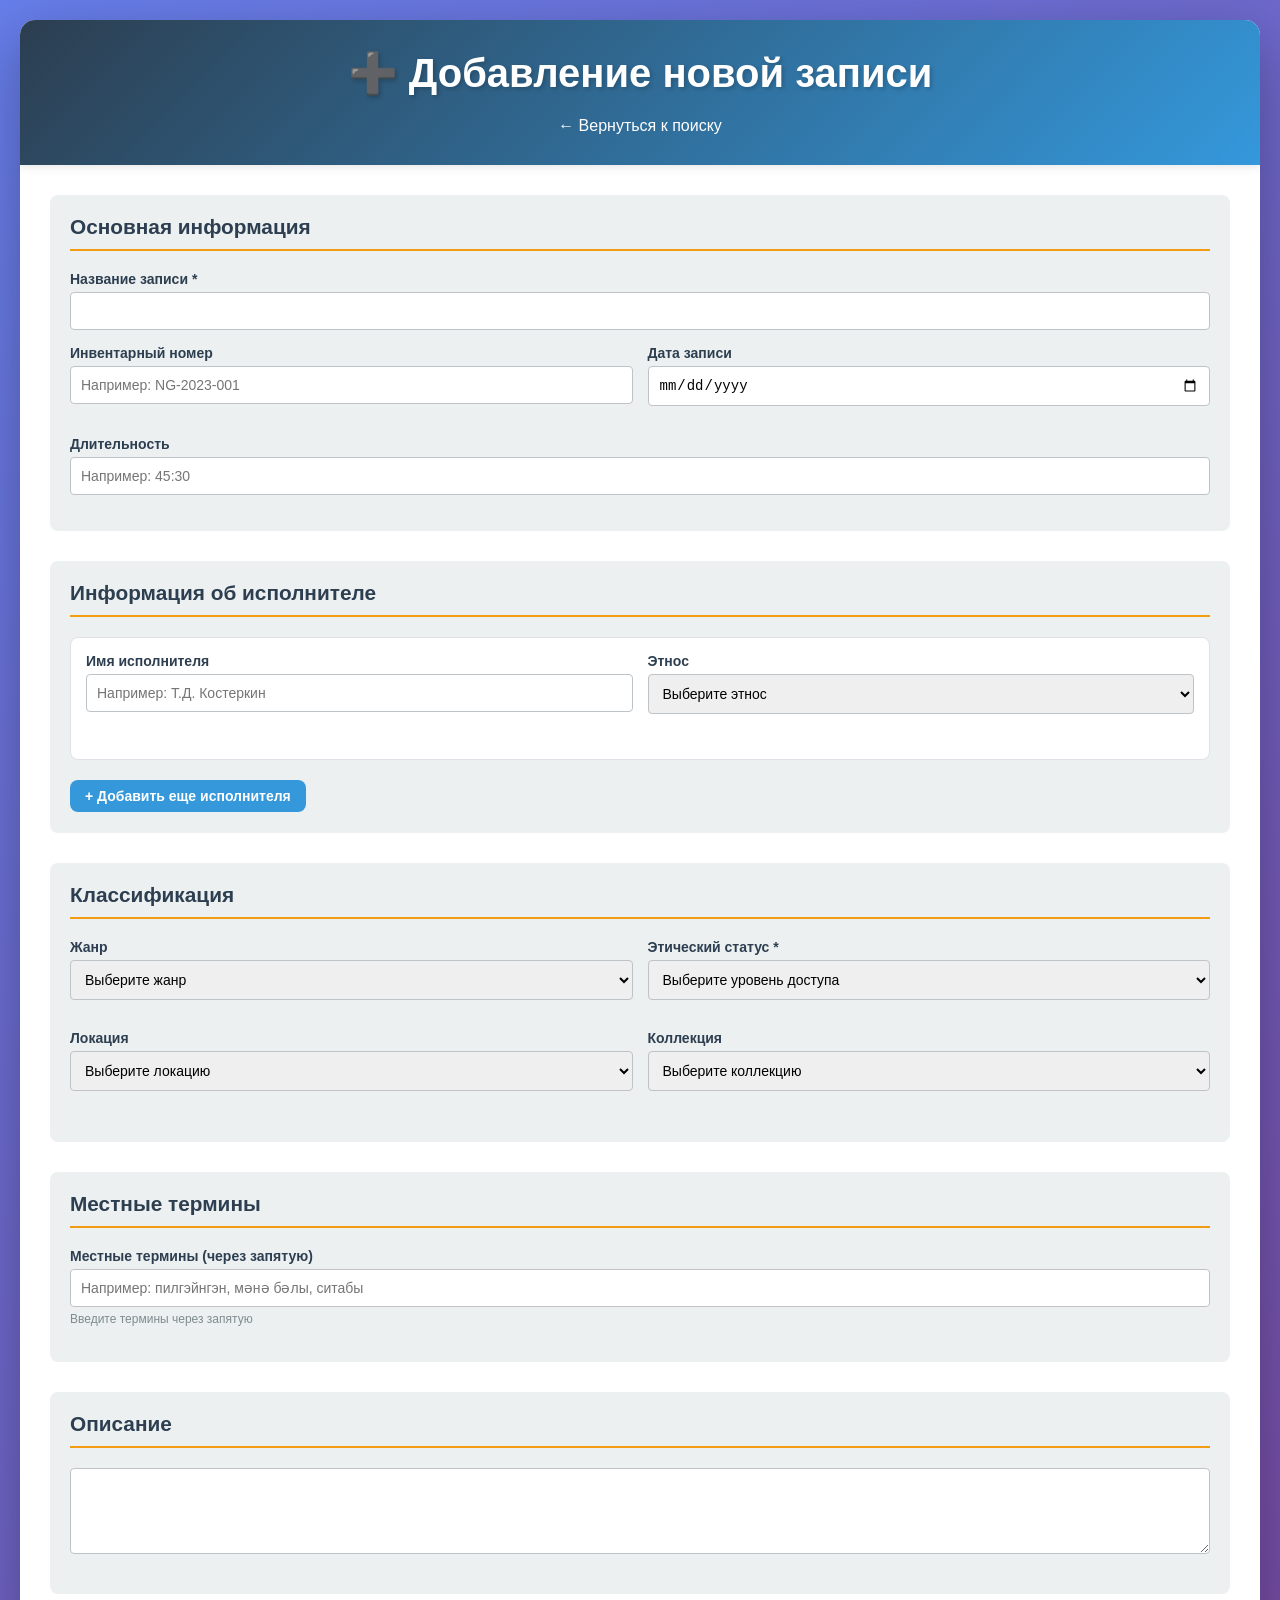
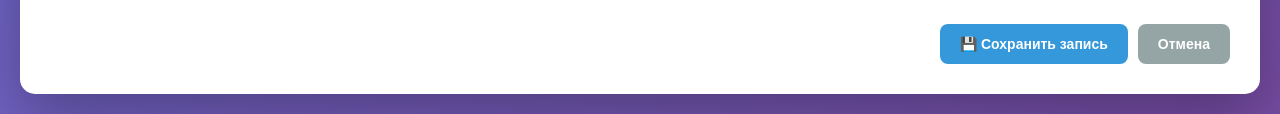
==== templates/add_recording.html @ 791a7fe8 "тестовая версия архива" ====
<!DOCTYPE html>
<html lang="ru">
<head>
    <meta charset="UTF-8">
    <meta name="viewport" content="width=device-width, initial-scale=1.0">
    <title>Добавление записи - Фонограммархив АГИКИ</title>
    <link rel="stylesheet" href="/static/css/style.css">
</head>
<body>
<div class="container">
    <header class="header">
        <h1>➕ Добавление новой записи</h1>
        <a href="/" class="back-link">← Вернуться к поиску</a>
    </header>

    <form id="add-recording-form" class="recording-form">
        <div class="form-section">
            <h3>Основная информация</h3>

            <div class="form-group">
                <label for="title">Название записи *</label>
                <input type="text" id="title" name="title" required>
            </div>

            <div class="form-row">
                <div class="form-group">
                    <label for="inventory_number">Инвентарный номер</label>
                    <input type="text" id="inventory_number" name="inventory_number"
                           placeholder="Например: NG-2023-001">
                </div>

                <div class="form-group">
                    <label for="recording_date">Дата записи</label>
                    <input type="date" id="recording_date" name="recording_date">
                </div>
            </div>

            <div class="form-group">
                <label for="duration">Длительность</label>
                <input type="text" id="duration" name="duration" placeholder="Например: 45:30">
            </div>
        </div>

        <div class="form-section">
            <h3>Информация об исполнителе</h3>

            <div id="performers-container">
                <!-- Первый исполнитель по умолчанию -->
            </div>
            <button type="button" onclick="addPerformer()" class="btn-add">+ Добавить еще исполнителя</button>
        </div>

        <div class="form-section">
            <h3>Классификация</h3>

            <div class="form-row">
                <div class="form-group">
                    <label for="genre">Жанр</label>
                    <select id="genre" name="genre">
                        <option value="">Выберите жанр</option>
                    </select>
                    <div id="new-genre-container" style="display: none;" class="new-item-input">
                        <input type="text" id="new-genre" placeholder="Введите название нового жанра">
                        <button type="button" onclick="addNewItem('genres', 'new-genre', 'genre')" class="btn-add-new">
                            Добавить жанр
                        </button>
                    </div>
                </div>

                <div class="form-group">
                    <label for="ethical_status">Этический статус *</label>
                    <select id="ethical_status" name="ethical_status" required>
                        <option value="">Выберите уровень доступа</option>
                        <option value="публичный_доступ">Публичный доступ</option>
                        <option value="ограниченный_доступ">Ограниченный доступ</option>
                        <option value="требует_согласия_общины">Требует согласия общины</option>
                    </select>
                </div>
            </div>

            <div class="form-row">
                <div class="form-group">
                    <label for="location">Локация</label>
                    <select id="location" name="location">
                        <option value="">Выберите локацию</option>
                    </select>
                    <div id="new-location-container" style="display: none;" class="new-item-input">
                        <input type="text" id="new-location" placeholder="Введите название новой локации">
                        <button type="button" onclick="addNewItem('locations', 'new-location', 'location')"
                                class="btn-add-new">Добавить локацию
                        </button>
                    </div>
                </div>

                <div class="form-group">
                    <label for="collection">Коллекция</label>
                    <select id="collection" name="collection">
                        <option value="">Выберите коллекцию</option>
                    </select>
                    <div id="new-collection-container" style="display: none;" class="new-item-input">
                        <input type="text" id="new-collection" placeholder="Введите название новой коллекции">
                        <button type="button" onclick="addNewItem('collections', 'new-collection', 'collection')"
                                class="btn-add-new">Добавить коллекцию
                        </button>
                    </div>
                </div>
            </div>
        </div>

        <div class="form-section">
            <h3>Местные термины</h3>
            <div class="form-group">
                <label for="local_terms">Местные термины (через запятую)</label>
                <input type="text" id="local_terms" name="local_terms"
                       placeholder="Например: пилгэйнгэн, мәнә бәлы, ситабы">
                <small class="form-hint">Введите термины через запятую</small>
            </div>
        </div>

        <div class="form-section">
            <h3>Описание</h3>
            <div class="form-group">
                <textarea id="description" name="description" rows="4"></textarea>
            </div>
        </div>

        <div class="form-actions">
            <button type="submit" class="btn-primary">💾 Сохранить запись</button>
            <button type="button" onclick="location.href='/'" class="btn-secondary">Отмена</button>
        </div>
    </form>
</div>

<script>
    let vocabularyData = {
        genres: [],
        locations: [],
        collections: [],
        ethnos: []
    };

    // Загрузка словарей при загрузке страницы
    document.addEventListener('DOMContentLoaded', async function () {
        await loadAllVocabulary();
        addPerformer(); // Добавляем первого исполнителя
        setupEventListeners();
    });

    // Загрузка всех словарей
    async function loadAllVocabulary() {
        try {
            const [genres, locations, collections, ethnos] = await Promise.all([
                fetch('/api/vocabulary/genres').then(r => r.json()),
                fetch('/api/vocabulary/locations').then(r => r.json()),
                fetch('/api/vocabulary/collections').then(r => r.json()),
                fetch('/api/vocabulary/ethnos').then(r => r.json())
            ]);

            vocabularyData = {
                genres: genres || [],
                locations: locations || [],
                collections: collections || [],
                ethnos: ethnos || []
            };

            console.log('Словари загружены:', vocabularyData);

            // Обновляем все селекты
            updateAllSelects();

        } catch (error) {
            console.error('Ошибка загрузки словарей:', error);
        }
    }

    // Обновление всех селектов
    function updateAllSelects() {
        updateSelect('genre', vocabularyData.genres);
        updateSelect('location', vocabularyData.locations);
        updateSelect('collection', vocabularyData.collections);

        document.querySelectorAll('.ethnos-select').forEach(select => {
            updateEthnosSelect(select);
        });
    }

    // Обновление конкретного селекта
    function updateSelect(selectId, items) {
        const select = document.getElementById(selectId);
        if (!select) return;

        const currentValue = select.value;

        // Очищаем select, оставляя первую опцию
        while (select.options.length > 1) {
            select.remove(1);
        }

        // Добавляем элементы из словаря
        items.forEach(item => {
            const option = document.createElement('option');
            option.value = item.name;
            option.textContent = item.name;
            select.appendChild(option);
        });

        // Добавляем опцию "Создать новый"
        const newOption = document.createElement('option');
        newOption.value = 'new';
        newOption.textContent = '➕ Создать новый...';
        select.appendChild(newOption);

        // Восстанавливаем выбранное значение
        if (currentValue && currentValue !== 'new') {
            select.value = currentValue;
        }
    }

    // Обновление селекта этноса
    function updateEthnosSelect(select) {
        const currentValue = select.value;

        // Очищаем select, оставляя первую опцию
        while (select.options.length > 1) {
            select.remove(1);
        }

        // Добавляем элементы из словаря
        vocabularyData.ethnos.forEach(item => {
            const option = document.createElement('option');
            option.value = item.name;
            option.textContent = item.name;
            select.appendChild(option);
        });

        // Добавляем опцию "Создать новый"
        const newOption = document.createElement('option');
        newOption.value = 'new';
        newOption.textContent = '➕ Создать новый...';
        select.appendChild(newOption);

        // Восстанавливаем выбранное значение
        if (currentValue && currentValue !== 'new') {
            select.value = currentValue;
        }
    }

    // Настройка обработчиков событий
    function setupEventListeners() {
        // Жанр
        document.getElementById('genre').addEventListener('change', function (e) {
            document.getElementById('new-genre-container').style.display =
                e.target.value === 'new' ? 'flex' : 'none';
        });

        // Локация
        document.getElementById('location').addEventListener('change', function (e) {
            document.getElementById('new-location-container').style.display =
                e.target.value === 'new' ? 'flex' : 'none';
        });

        // Коллекция
        document.getElementById('collection').addEventListener('change', function (e) {
            document.getElementById('new-collection-container').style.display =
                e.target.value === 'new' ? 'flex' : 'none';
        });
    }

    // Добавление нового элемента в словарь
    async function addNewItem(category, inputId, selectId) {
        const input = document.getElementById(inputId);
        const name = input.value.trim();

        if (!name) {
            alert('Введите название');
            return;
        }

        try {
            const response = await fetch('/api/add_to_vocabulary', {
                method: 'POST',
                headers: {
                    'Content-Type': 'application/json'
                },
                body: JSON.stringify({category, name})
            });

            const result = await response.json();

            if (result.status === 'success') {
                // Добавляем в локальные данные
                vocabularyData[category].push({name});

                // Обновляем селект
                updateSelect(selectId, vocabularyData[category]);

                // Выбираем новый элемент
                document.getElementById(selectId).value = name;

                // Скрываем контейнер ввода
                document.getElementById(inputId + '-container').style.display = 'none';
                input.value = '';

                console.log(`✅ Добавлен новый ${category}: ${name}`);
            } else {
                alert('Ошибка при добавлении: ' + (result.error || 'Неизвестная ошибка'));
            }
        } catch (error) {
            console.error('Ошибка:', error);
            alert('Произошла ошибка при добавлении');
        }
    }

    // Добавление нового исполнителя
    function addPerformer() {
        const container = document.getElementById('performers-container');

        const entry = document.createElement('div');
        entry.className = 'performer-entry';
        entry.innerHTML = `
                <div class="form-row">
                    <div class="form-group">
                        <label>Имя исполнителя</label>
                        <input type="text" name="performer_name[]" placeholder="Например: Т.Д. Костеркин">
                    </div>
                    <div class="form-group">
                        <label>Этнос</label>
                        <select name="performer_ethnos[]" class="ethnos-select">
                            <option value="">Выберите этнос</option>
                        </select>
                        <div class="new-ethnos-container" style="display: none; margin-top: 5px;">
                            <div class="new-item-input">
                                <input type="text" class="new-ethnos-input" placeholder="Введите название нового этноса">
                                <button type="button" onclick="addNewEthnos(this)" class="btn-add-new">Добавить</button>
                            </div>
                        </div>
                    </div>
                    <button type="button" onclick="removePerformer(this)" class="btn-remove">✖</button>
                </div>
            `;

        container.appendChild(entry);

        // Заполняем селект этносами
        const select = entry.querySelector('.ethnos-select');
        updateEthnosSelect(select);

        // Добавляем обработчик для показа поля ввода нового этноса
        select.addEventListener('change', function () {
            const container = this.closest('.form-group').querySelector('.new-ethnos-container');
            if (container) {
                container.style.display = this.value === 'new' ? 'block' : 'none';
            }
        });

        updateRemoveButtonsVisibility();
    }

    // Удаление исполнителя
    function removePerformer(btn) {
        if (document.querySelectorAll('.performer-entry').length > 1) {
            btn.closest('.performer-entry').remove();
            updateRemoveButtonsVisibility();
        }
    }

    // Обновление видимости кнопок удаления
    function updateRemoveButtonsVisibility() {
        const performers = document.querySelectorAll('.performer-entry');
        performers.forEach((performer, index) => {
            const removeBtn = performer.querySelector('.btn-remove');
            if (removeBtn) {
                removeBtn.style.display = performers.length === 1 ? 'none' : 'block';
            }
        });
    }

    // Добавление нового этноса
    async function addNewEthnos(button) {
        const container = button.closest('.new-ethnos-container');
        const input = container.querySelector('.new-ethnos-input');
        const name = input.value.trim();

        if (!name) {
            alert('Введите название этноса');
            return;
        }

        try {
            const response = await fetch('/api/add_to_vocabulary', {
                method: 'POST',
                headers: {
                    'Content-Type': 'application/json'
                },
                body: JSON.stringify({ category: 'ethnos', name })
            });

            const result = await response.json();

            if (result.status === 'success') {
                // Добавляем в локальные данные
                vocabularyData.ethnos.push({ name });

                // Находим селект и обновляем его
                const select = button.closest('.performer-entry').querySelector('.ethnos-select');
                updateEthnosSelect(select);

                // Выбираем новый этнос
                select.value = name;

                // Скрываем контейнер ввода
                container.style.display = 'none';
                input.value = '';

                console.log(`✅ Добавлен новый этнос: ${name}`);
            } else {
                alert('Ошибка при добавлении: ' + (result.error || 'Неизвестная ошибка'));
            }
        } catch (error) {
            console.error('Ошибка:', error);
            alert('Произошла ошибка при добавлении');
        }
    }

    // Сохранение записи
    document.getElementById('add-recording-form').addEventListener('submit', async (e) => {
        e.preventDefault();

        const formData = new FormData(e.target);

        // Выводим все данные формы для отладки
        console.log("📋 ДАННЫЕ ФОРМЫ:");
        for (let [key, value] of formData.entries()) {
            console.log(`  ${key}: ${value}`);
        }

        const performers = [];
        const performerNames = formData.getAll('performer_name[]');
        const performerEthnos = formData.getAll('performer_ethnos[]');

        console.log("👥 ИСПОЛНИТЕЛИ ИЗ ФОРМЫ:");
        console.log("  performerNames:", performerNames);
        console.log("  performerEthnos:", performerEthnos);

        for (let i = 0; i < performerNames.length; i++) {
            if (performerNames[i]) {
                let ethnos = performerEthnos[i];
                if (ethnos === 'new') {
                    ethnos = '';
                }
                performers.push({
                    name: performerNames[i],
                    ethnos: ethnos || null
                });
            }
        }

        console.log("👥 ОБРАБОТАННЫЕ ИСПОЛНИТЕЛИ:", performers);

        const localTermsStr = formData.get('local_terms') || '';
        const localTerms = localTermsStr.split(',').map(t => t.trim()).filter(t => t);

        const data = {
            title: formData.get('title'),
            inventory_number: formData.get('inventory_number'),
            recording_date: formData.get('recording_date'),
            duration: formData.get('duration'),
            performers: performers,
            genre: formData.get('genre') === 'new' ? '' : formData.get('genre'),
            ethical_status: formData.get('ethical_status'),
            location: formData.get('location') === 'new' ? '' : formData.get('location'),
            collection: formData.get('collection') === 'new' ? '' : formData.get('collection'),
            local_terms: localTerms,
            description: formData.get('description')
        };

        console.log('📤 Отправка данных:', data);

        try {
            const response = await fetch('/api/add_recording', {
                method: 'POST',
                headers: {
                    'Content-Type': 'application/json'
                },
                body: JSON.stringify(data)
            });

            const result = await response.json();

            if (result.status === 'success') {
                alert('Запись успешно добавлена!');
                window.location.href = '/';
            } else {
                alert('Ошибка при добавлении: ' + result.message);
            }
        } catch (error) {
            console.error('Error:', error);
            alert('Произошла ошибка при сохранении');
        }
    });
</script>
</body>
</html>
---- static/css/style.css ----
:root {
    --primary-color: #2c3e50;
    --secondary-color: #3498db;
    --success-color: #27ae60;
    --danger-color: #e74c3c;
    --warning-color: #f39c12;
    --light-bg: #ecf0f1;
    --dark-text: #2c3e50;
    --border-color: #bdc3c7;
    --edit-color: #f39c12;
    --edit-dark: #e67e22;
}

* {
    margin: 0;
    padding: 0;
    box-sizing: border-box;
}

body {
    font-family: 'Segoe UI', Tahoma, Geneva, Verdana, sans-serif;
    background: linear-gradient(135deg, #667eea 0%, #764ba2 100%);
    min-height: 100vh;
    padding: 20px;
}

/* Контейнеры */
.container {
    max-width: 1400px;
    margin: 0 auto;
    background: white;
    border-radius: 15px;
    box-shadow: 0 20px 60px rgba(0, 0, 0, 0.3);
    overflow: hidden;
}

.detail-container, .edit-container {
    max-width: 900px;
    margin: 20px auto;
    padding: 20px;
}

/* Заголовки */
.header, .detail-header, .edit-header {
    color: white;
    padding: 30px;
    border-radius: 10px 10px 0 0;
    box-shadow: 0 2px 10px rgba(0, 0, 0, 0.1);
}

.header {
    background: linear-gradient(135deg, var(--primary-color), var(--secondary-color));
    text-align: center;
}

.detail-header {
    background: linear-gradient(135deg, var(--primary-color), var(--secondary-color));
}

.edit-header {
    background: linear-gradient(135deg, var(--edit-color), var(--edit-dark));
}

.header h1, .detail-header h1, .edit-header h1 {
    font-size: 2.5em;
    margin-bottom: 10px;
    text-shadow: 2px 2px 4px rgba(0, 0, 0, 0.2);
}

.detail-header h1, .edit-header h1 {
    font-size: 2em;
    text-align: center;
}

.subtitle {
    font-size: 1.1em;
    opacity: 0.9;
}

.detail-header p {
    margin: 10px 0 0;
    opacity: 0.9;
    text-align: center;
}

/* Навигационные ссылки */
.back-link {
    color: white;
    text-decoration: none;
    display: inline-block;
    margin-top: 10px;
}

.back-link:hover {
    text-decoration: underline;
}

.back-button {
    display: inline-block;
    margin-top: 20px;
    padding: 12px 25px;
    background: var(--secondary-color);
    color: white;
    text-decoration: none;
    text-align: center;
    border-radius: 5px;
    font-weight: 600;
    transition: background 0.3s;
}

.back-button:hover {
    background: #2980b9;
}

/* Поиск */
.search-section {
    padding: 20px;
    background: var(--light-bg);
    border-bottom: 1px solid var(--border-color);
}

.search-box {
    display: flex;
    gap: 10px;
    margin-bottom: 15px;
}

#search-input {
    flex: 1;
    padding: 12px 15px;
    font-size: 16px;
    border: 2px solid var(--border-color);
    border-radius: 8px;
    transition: border-color 0.3s;
}

#search-input:focus {
    outline: none;
    border-color: var(--secondary-color);
}

.action-buttons {
    display: flex;
    gap: 10px;
    justify-content: flex-end;
}

/* Кнопки - унифицированные */
.btn-primary, .btn-secondary, .btn-success, .btn-info,
.btn-warning, .btn-danger, .btn-save, .btn-cancel, .btn-add,
.btn-add-new, .page-btn {
    padding: 12px 20px;
    border: none;
    border-radius: 8px;
    cursor: pointer;
    font-size: 14px;
    font-weight: 600;
    transition: transform 0.2s, box-shadow 0.2s;
    color: white;
}

.btn-primary { background: var(--secondary-color); }
.btn-secondary { background: #95a5a6; }
.btn-success { background: var(--success-color); }
.btn-info { background: var(--warning-color); }
.btn-warning { background: var(--edit-color); }
.btn-warning:hover { background: var(--edit-dark); }
.btn-danger { background: var(--danger-color); }
.btn-danger:hover { background: #c0392b; }
.btn-save { background: var(--success-color); }
.btn-cancel { background: #95a5a6; }
.btn-add { background: var(--secondary-color); padding: 8px 15px; margin-top: 10px; }
.btn-add-new { background: var(--success-color); padding: 8px 15px; font-size: 12px; }
.btn-add-new:hover { background: #219a52; }

.btn-primary:hover, .btn-secondary:hover, .btn-success:hover,
.btn-info:hover, .btn-save:hover, .btn-cancel:hover {
    transform: translateY(-2px);
    box-shadow: 0 5px 15px rgba(0, 0, 0, 0.2);
}

.btn-link {
    background: none;
    border: none;
    color: var(--secondary-color);
    cursor: pointer;
    font-size: 12px;
    text-decoration: underline;
}

.btn-remove {
    background: var(--danger-color);
    color: white;
    border: none;
    width: 30px;
    height: 30px;
    border-radius: 50%;
    cursor: pointer;
    align-self: flex-end;
    transition: background 0.3s;
}

.btn-remove:hover {
    background: #c0392b;
}

/* Основной контент */
.main-content {
    display: flex;
    min-height: 600px;
}

.detail-content, .edit-form, .modal-content {
    background: white;
    padding: 30px;
    border-radius: 0 0 10px 10px;
    box-shadow: 0 2px 10px rgba(0, 0, 0, 0.1);
}

/* Фасеты */
.facets-panel {
    width: 300px;
    background: #f8f9fa;
    padding: 20px;
    border-right: 1px solid var(--border-color);
}

.facet-group {
    margin-bottom: 25px;
}

.facet-group h4 {
    color: var(--primary-color);
    font-size: 16px;
    margin-bottom: 10px;
    padding-bottom: 5px;
    border-bottom: 2px solid var(--secondary-color);
}

.facet-list {
    max-height: 200px;
    overflow-y: auto;
}

.facet-item {
    padding: 8px 12px;
    margin: 4px 0;
    background: white;
    border-radius: 4px;
    cursor: pointer;
    transition: background 0.2s;
    display: flex;
    justify-content: space-between;
    align-items: center;
}

.facet-item:hover {
    background: var(--secondary-color);
    color: white;
}

.facet-item.active {
    background: var(--secondary-color);
    color: white;
}

.facet-count {
    background: var(--light-bg);
    padding: 2px 6px;
    border-radius: 3px;
    font-size: 12px;
}

.facet-item:hover .facet-count,
.facet-item.active .facet-count {
    background: rgba(255, 255, 255, 0.3);
    color: white;
}

.active-filters {
    margin-bottom: 20px;
    padding: 10px;
    background: #e1f0fa;
    border-radius: 4px;
}

.filter-tag {
    display: inline-block;
    background: var(--secondary-color);
    color: white;
    padding: 4px 8px;
    border-radius: 3px;
    margin: 2px;
    font-size: 12px;
    cursor: pointer;
}

.filter-tag:hover {
    background: var(--danger-color);
}

/* Результаты */
.results-panel {
    flex: 1;
    padding: 20px;
    background: white;
}

.results-header {
    display: flex;
    justify-content: space-between;
    align-items: center;
    margin-bottom: 20px;
    padding-bottom: 10px;
    border-bottom: 1px solid var(--border-color);
}

#results-count {
    font-weight: 600;
    color: var(--primary-color);
}

#sort-select {
    padding: 8px;
    border: 1px solid var(--border-color);
    border-radius: 4px;
}

.results-grid {
    display: grid;
    grid-template-columns: repeat(auto-fill, minmax(350px, 1fr));
    gap: 20px;
    margin-bottom: 20px;
}

.result-card {
    background: white;
    border: 1px solid var(--border-color);
    border-radius: 10px;
    padding: 15px;
    transition: transform 0.2s, box-shadow 0.2s;
    cursor: pointer;
    animation: fadeIn 0.3s ease-out;
}

.result-card:hover {
    transform: translateY(-5px);
    box-shadow: 0 10px 25px rgba(0, 0, 0, 0.1);
}

.result-title {
    font-size: 18px;
    font-weight: bold;
    color: var(--primary-color);
    margin-bottom: 10px;
}

.result-meta {
    display: flex;
    flex-wrap: wrap;
    gap: 10px;
    margin-bottom: 10px;
}

.meta-item {
    background: var(--light-bg);
    padding: 4px 8px;
    border-radius: 3px;
    font-size: 12px;
    color: var(--primary-color);
}

/* Детальная информация */
.detail-section, .form-section {
    margin-bottom: 30px;
    padding-bottom: 20px;
    border-bottom: 1px solid #ecf0f1;
}

.detail-section:last-child, .form-section:last-child {
    border-bottom: none;
    margin-bottom: 0;
    padding-bottom: 0;
}

.detail-section h3, .form-section h3 {
    color: var(--primary-color);
    margin: 0 0 20px 0;
    padding-bottom: 10px;
    border-bottom: 2px solid var(--secondary-color);
    font-size: 1.3em;
}

.form-section h3 {
    border-bottom-color: var(--edit-color);
}

.detail-table {
    width: 100%;
    border-collapse: collapse;
    background: white;
}

.detail-table th {
    text-align: left;
    width: 200px;
    padding: 12px 15px;
    background: #f8f9fa;
    border: 1px solid #dee2e6;
    font-weight: 600;
    color: var(--primary-color);
}

.detail-table td {
    padding: 12px 15px;
    border: 1px solid #dee2e6;
    color: #34495e;
}

.detail-actions {
    display: flex;
    gap: 10px;
    justify-content: flex-end;
    margin-top: 30px;
    padding-top: 20px;
    border-top: 2px solid #ecf0f1;
}

/* Статус бейджи */
.status-badge {
    display: inline-block;
    padding: 4px 12px;
    border-radius: 4px;
    font-weight: 600;
    font-size: 0.9em;
}

.status-public {
    background: #d4edda;
    color: #155724;
    border: 1px solid #c3e6cb;
}

.status-restricted {
    background: #fff3cd;
    color: #856404;
    border: 1px solid #ffeeba;
}

.status-community {
    background: #f8d7da;
    color: #721c24;
    border: 1px solid #f5c6cb;
}

/* Формы */
.recording-form {
    padding: 30px;
}

.form-section {
    background: var(--light-bg);
    padding: 20px;
    border-radius: 8px;
}

.form-group {
    margin-bottom: 15px;
}

.form-row {
    display: grid;
    grid-template-columns: 1fr 1fr;
    gap: 15px;
    margin-bottom: 15px;
}

label {
    display: block;
    margin-bottom: 5px;
    font-weight: 600;
    color: var(--primary-color);
    font-size: 14px;
}

input[type="text"],
input[type="date"],
select,
textarea {
    width: 100%;
    padding: 10px;
    border: 1px solid var(--border-color);
    border-radius: 4px;
    font-size: 14px;
    transition: border-color 0.3s;
}

input:focus, select:focus, textarea:focus {
    outline: none;
    border-color: var(--secondary-color);
}

.edit-form input:focus,
.edit-form select:focus,
.edit-form textarea:focus {
    border-color: var(--edit-color);
}

/* Элементы форм */
.performer-entry {
    background: white;
    padding: 15px;
    border-radius: 8px;
    margin-bottom: 10px;
    border: 1px solid #dee2e6;
}

.new-item-input {
    display: flex;
    gap: 10px;
    margin-top: 5px;
}

.form-hint {
    font-size: 12px;
    color: #7f8c8d;
    margin-top: 5px;
    display: block;
}

.form-actions {
    display: flex;
    gap: 10px;
    justify-content: flex-end;
    margin-top: 30px;
}

/* Пагинация */
.pagination, .pagination-controls {
    display: flex;
    justify-content: center;
    align-items: center;
    gap: 5px;
    margin-top: 20px;
}

.page-btn {
    padding: 8px 12px;
    min-width: 40px;
    background: white;
    color: var(--primary-color);
}

.page-btn:hover {
    background: #e9ecef;
    transform: none;
    box-shadow: none;
}

.page-btn.active {
    background: var(--secondary-color);
    color: white;
    border-color: var(--secondary-color);
}

.page-dots {
    padding: 8px 12px;
    color: #6c757d;
}

/* Модальное окно */
.modal {
    display: none;
    position: fixed;
    z-index: 1000;
    left: 0;
    top: 0;
    width: 100%;
    height: 100%;
    background-color: rgba(0, 0, 0, 0.5);
}

.modal-content {
    margin: 5% auto;
    width: 80%;
    max-width: 800px;
    max-height: 80vh;
    overflow-y: auto;
    position: relative;
}

.close {
    position: absolute;
    right: 20px;
    top: 10px;
    font-size: 30px;
    cursor: pointer;
    color: #999;
    transition: color 0.3s;
}

.close:hover {
    color: var(--danger-color);
}

/* Состояния */
.loading {
    text-align: center;
    padding: 60px;
}

.loading-spinner {
    border: 4px solid #f3f3f3;
    border-top: 4px solid var(--secondary-color);
    border-radius: 50%;
    width: 50px;
    height: 50px;
    animation: spin 1s linear infinite;
    margin: 0 auto 20px;
}

@keyframes spin {
    0% { transform: rotate(0deg); }
    100% { transform: rotate(360deg); }
}

.error {
    text-align: center;
    padding: 40px;
    color: var(--danger-color);
    font-size: 1.2em;
    background: #fdf0ed;
    border-radius: 8px;
    margin: 20px 0;
}

.no-results {
    text-align: center;
    padding: 40px;
    color: #7f8c8d;
    font-size: 1.2em;
}

.debug-info {
    background: #f8f9fa;
    padding: 15px;
    border-radius: 5px;
    margin-top: 20px;
    font-family: monospace;
    font-size: 0.9em;
    border: 1px solid #dee2e6;
}

.debug-info h4 {
    margin: 0 0 10px 0;
    color: var(--primary-color);
}

.debug-info pre {
    margin: 0;
    white-space: pre-wrap;
    word-wrap: break-word;
}

/* Анимации */
@keyframes fadeIn {
    from {
        opacity: 0;
        transform: translateY(10px);
    }
    to {
        opacity: 1;
        transform: translateY(0);
    }
}

/* Адаптивность */
@media (max-width: 768px) {
    .main-content {
        flex-direction: column;
    }

    .facets-panel {
        width: 100%;
        border-right: none;
        border-bottom: 1px solid var(--border-color);
    }

    .results-grid {
        grid-template-columns: 1fr;
    }

    .form-row {
        grid-template-columns: 1fr;
    }

    .search-box {
        flex-direction: column;
    }

    .action-buttons {
        flex-direction: column;
    }

    .detail-table th {
        width: 120px;
    }
}
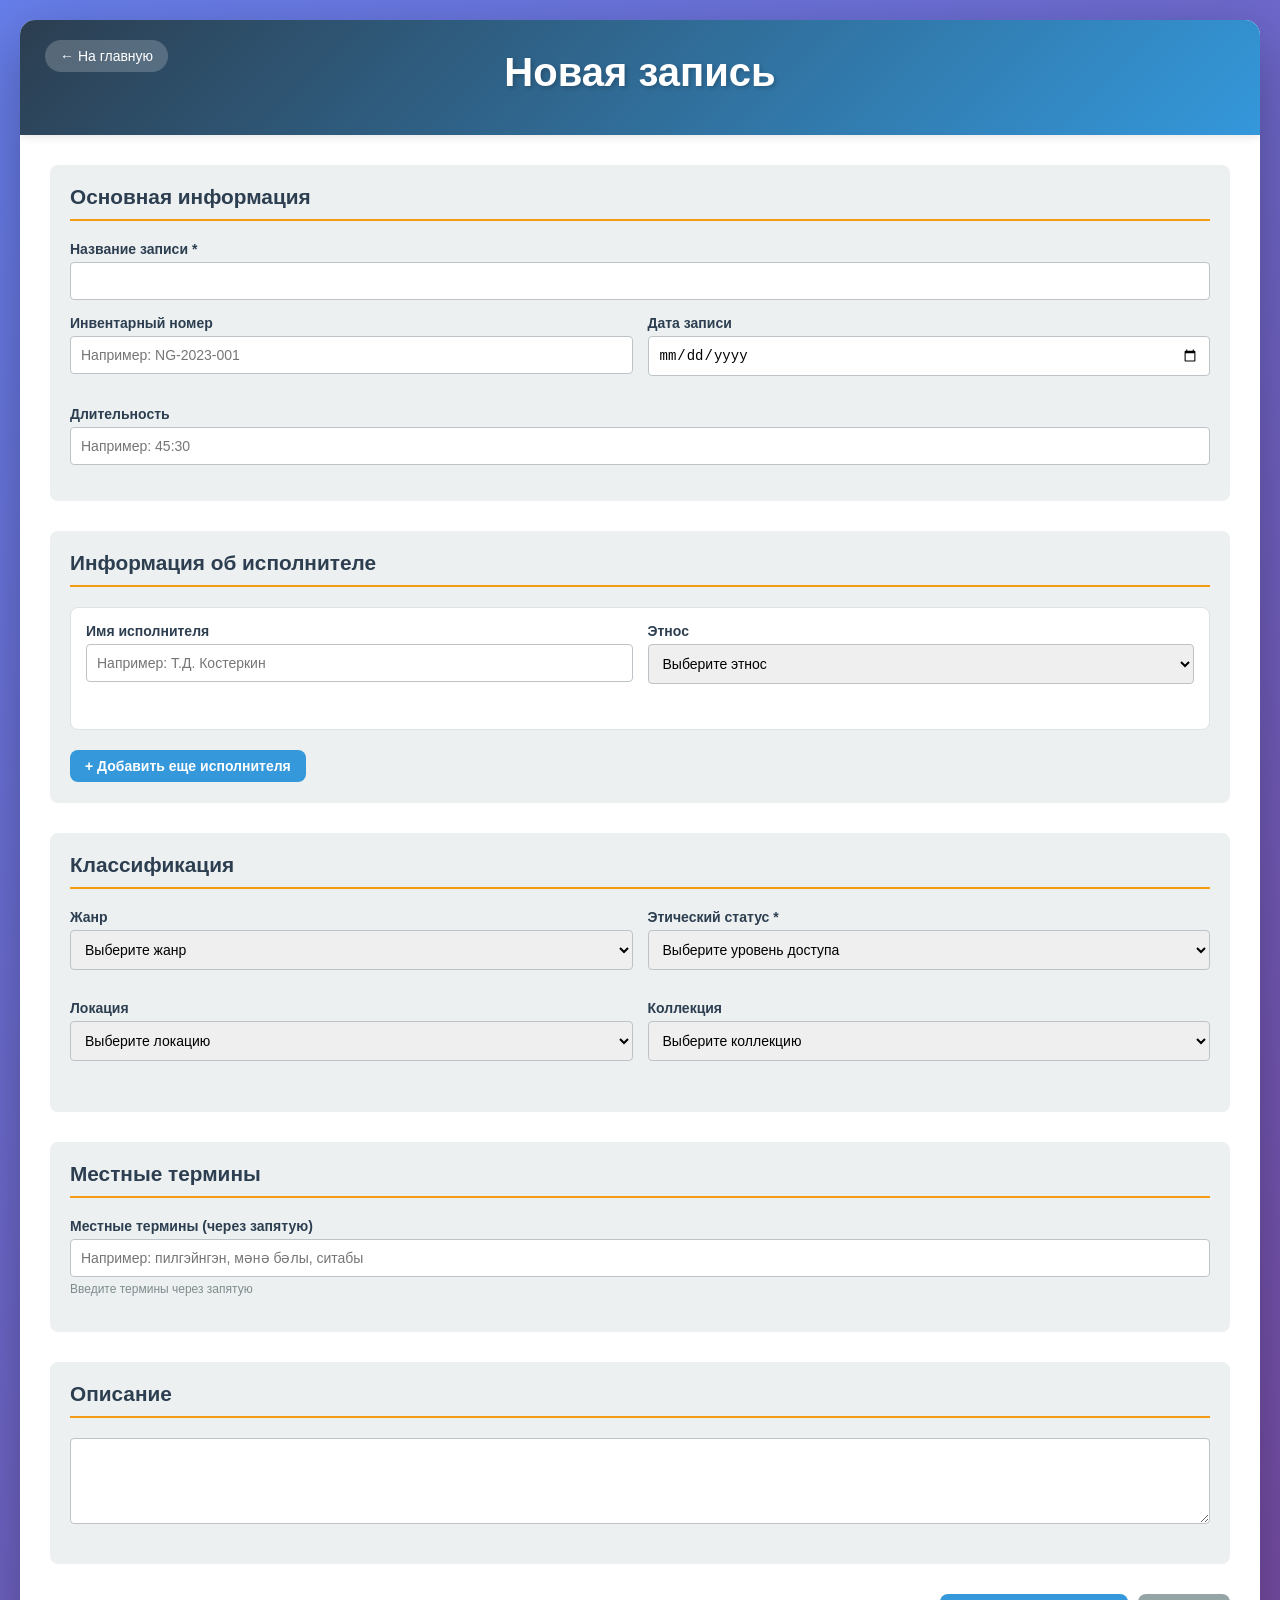
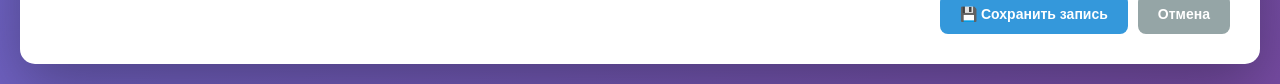
==== commit 520149db: "vers 2.0" ====
--- a/templates/add_recording.html
+++ b/templates/add_recording.html
@@ -3,14 +3,14 @@
 <head>
     <meta charset="UTF-8">
     <meta name="viewport" content="width=device-width, initial-scale=1.0">
-    <title>Добавление записи - Фонограммархив АГИКИ</title>
+    <title>Добавление записи - ФонограммАрхив</title>
     <link rel="stylesheet" href="/static/css/style.css">
 </head>
 <body>
 <div class="container">
     <header class="header">
-        <h1>➕ Добавление новой записи</h1>
-        <a href="/" class="back-link">← Вернуться к поиску</a>
+        <a href="/" class="back-link">← На главную</a>        <h1>Новая запись</h1>
+
     </header>
 
     <form id="add-recording-form" class="recording-form">
--- a/static/css/style.css
+++ b/static/css/style.css
@@ -24,7 +24,6 @@
     padding: 20px;
 }
 
-/* Контейнеры */
 .container {
     max-width: 1400px;
     margin: 0 auto;
@@ -40,12 +39,12 @@
     padding: 20px;
 }
 
-/* Заголовки */
 .header, .detail-header, .edit-header {
     color: white;
     padding: 30px;
     border-radius: 10px 10px 0 0;
     box-shadow: 0 2px 10px rgba(0, 0, 0, 0.1);
+    position: relative;
 }
 
 .header {
@@ -83,16 +82,22 @@
     text-align: center;
 }
 
-/* Навигационные ссылки */
 .back-link {
+    position: absolute;
+    top: 20px;
+    left: 25px;
     color: white;
     text-decoration: none;
-    display: inline-block;
-    margin-top: 10px;
+    font-size: 14px;
+    background: rgba(255, 255, 255, 0.2);
+    padding: 8px 15px;
+    border-radius: 20px;
+    transition: background 0.3s;
 }
 
 .back-link:hover {
-    text-decoration: underline;
+    background: rgba(255, 255, 255, 0.3);
+    text-decoration: none;
 }
 
 .back-button {
@@ -112,7 +117,6 @@
     background: #2980b9;
 }
 
-/* Поиск */
 .search-section {
     padding: 20px;
     background: var(--light-bg);
@@ -123,10 +127,12 @@
     display: flex;
     gap: 10px;
     margin-bottom: 15px;
+    flex-wrap: wrap;
 }
 
 #search-input {
     flex: 1;
+    min-width: 250px;
     padding: 12px 15px;
     font-size: 16px;
     border: 2px solid var(--border-color);
@@ -143,9 +149,9 @@
     display: flex;
     gap: 10px;
     justify-content: flex-end;
-}
-
-/* Кнопки - унифицированные */
+    flex-wrap: wrap;
+}
+
 .btn-primary, .btn-secondary, .btn-success, .btn-info,
 .btn-warning, .btn-danger, .btn-save, .btn-cancel, .btn-add,
 .btn-add-new, .page-btn {
@@ -204,7 +210,6 @@
     background: #c0392b;
 }
 
-/* Основной контент */
 .main-content {
     display: flex;
     min-height: 600px;
@@ -217,7 +222,6 @@
     box-shadow: 0 2px 10px rgba(0, 0, 0, 0.1);
 }
 
-/* Фасеты */
 .facets-panel {
     width: 300px;
     background: #f8f9fa;
@@ -235,6 +239,13 @@
     margin-bottom: 10px;
     padding-bottom: 5px;
     border-bottom: 2px solid var(--secondary-color);
+    display: flex;
+    justify-content: space-between;
+    align-items: center;
+}
+
+.facet-group h4 .btn-link {
+    font-size: 11px;
 }
 
 .facet-list {
@@ -282,6 +293,14 @@
     padding: 10px;
     background: #e1f0fa;
     border-radius: 4px;
+    display: flex;
+    flex-wrap: wrap;
+    align-items: center;
+    gap: 8px;
+}
+
+.active-filters strong {
+    margin-right: 5px;
 }
 
 .filter-tag {
@@ -299,7 +318,6 @@
     background: var(--danger-color);
 }
 
-/* Результаты */
 .results-panel {
     flex: 1;
     padding: 20px;
@@ -324,6 +342,8 @@
     padding: 8px;
     border: 1px solid var(--border-color);
     border-radius: 4px;
+    width: auto;
+    min-width: 150px;
 }
 
 .results-grid {
@@ -370,7 +390,6 @@
     color: var(--primary-color);
 }
 
-/* Детальная информация */
 .detail-section, .form-section {
     margin-bottom: 30px;
     padding-bottom: 20px;
@@ -426,7 +445,6 @@
     border-top: 2px solid #ecf0f1;
 }
 
-/* Статус бейджи */
 .status-badge {
     display: inline-block;
     padding: 4px 12px;
@@ -453,7 +471,6 @@
     border: 1px solid #f5c6cb;
 }
 
-/* Формы */
 .recording-form {
     padding: 30px;
 }
@@ -506,7 +523,6 @@
     border-color: var(--edit-color);
 }
 
-/* Элементы форм */
 .performer-entry {
     background: white;
     padding: 15px;
@@ -535,7 +551,6 @@
     margin-top: 30px;
 }
 
-/* Пагинация */
 .pagination, .pagination-controls {
     display: flex;
     justify-content: center;
@@ -568,7 +583,6 @@
     color: #6c757d;
 }
 
-/* Модальное окно */
 .modal {
     display: none;
     position: fixed;
@@ -603,7 +617,6 @@
     color: var(--danger-color);
 }
 
-/* Состояния */
 .loading {
     text-align: center;
     padding: 60px;
@@ -662,7 +675,6 @@
     word-wrap: break-word;
 }
 
-/* Анимации */
 @keyframes fadeIn {
     from {
         opacity: 0;
@@ -674,7 +686,6 @@
     }
 }
 
-/* Адаптивность */
 @media (max-width: 768px) {
     .main-content {
         flex-direction: column;
@@ -705,4 +716,25 @@
     .detail-table th {
         width: 120px;
     }
+
+    /* Кнопка "Вернуться к поиску" на мобильных устройствах */
+    .back-link {
+        position: static;
+        display: inline-block;
+        margin-bottom: 15px;
+        text-align: center;
+        width: auto;
+        display: block;
+        margin-left: auto;
+        margin-right: auto;
+        max-width: 200px;
+    }
+
+    .detail-header, .edit-header, .header {
+        text-align: center;
+    }
+
+    .detail-header h1, .edit-header h1, .header h1 {
+        margin-top: 10px;
+    }
 }
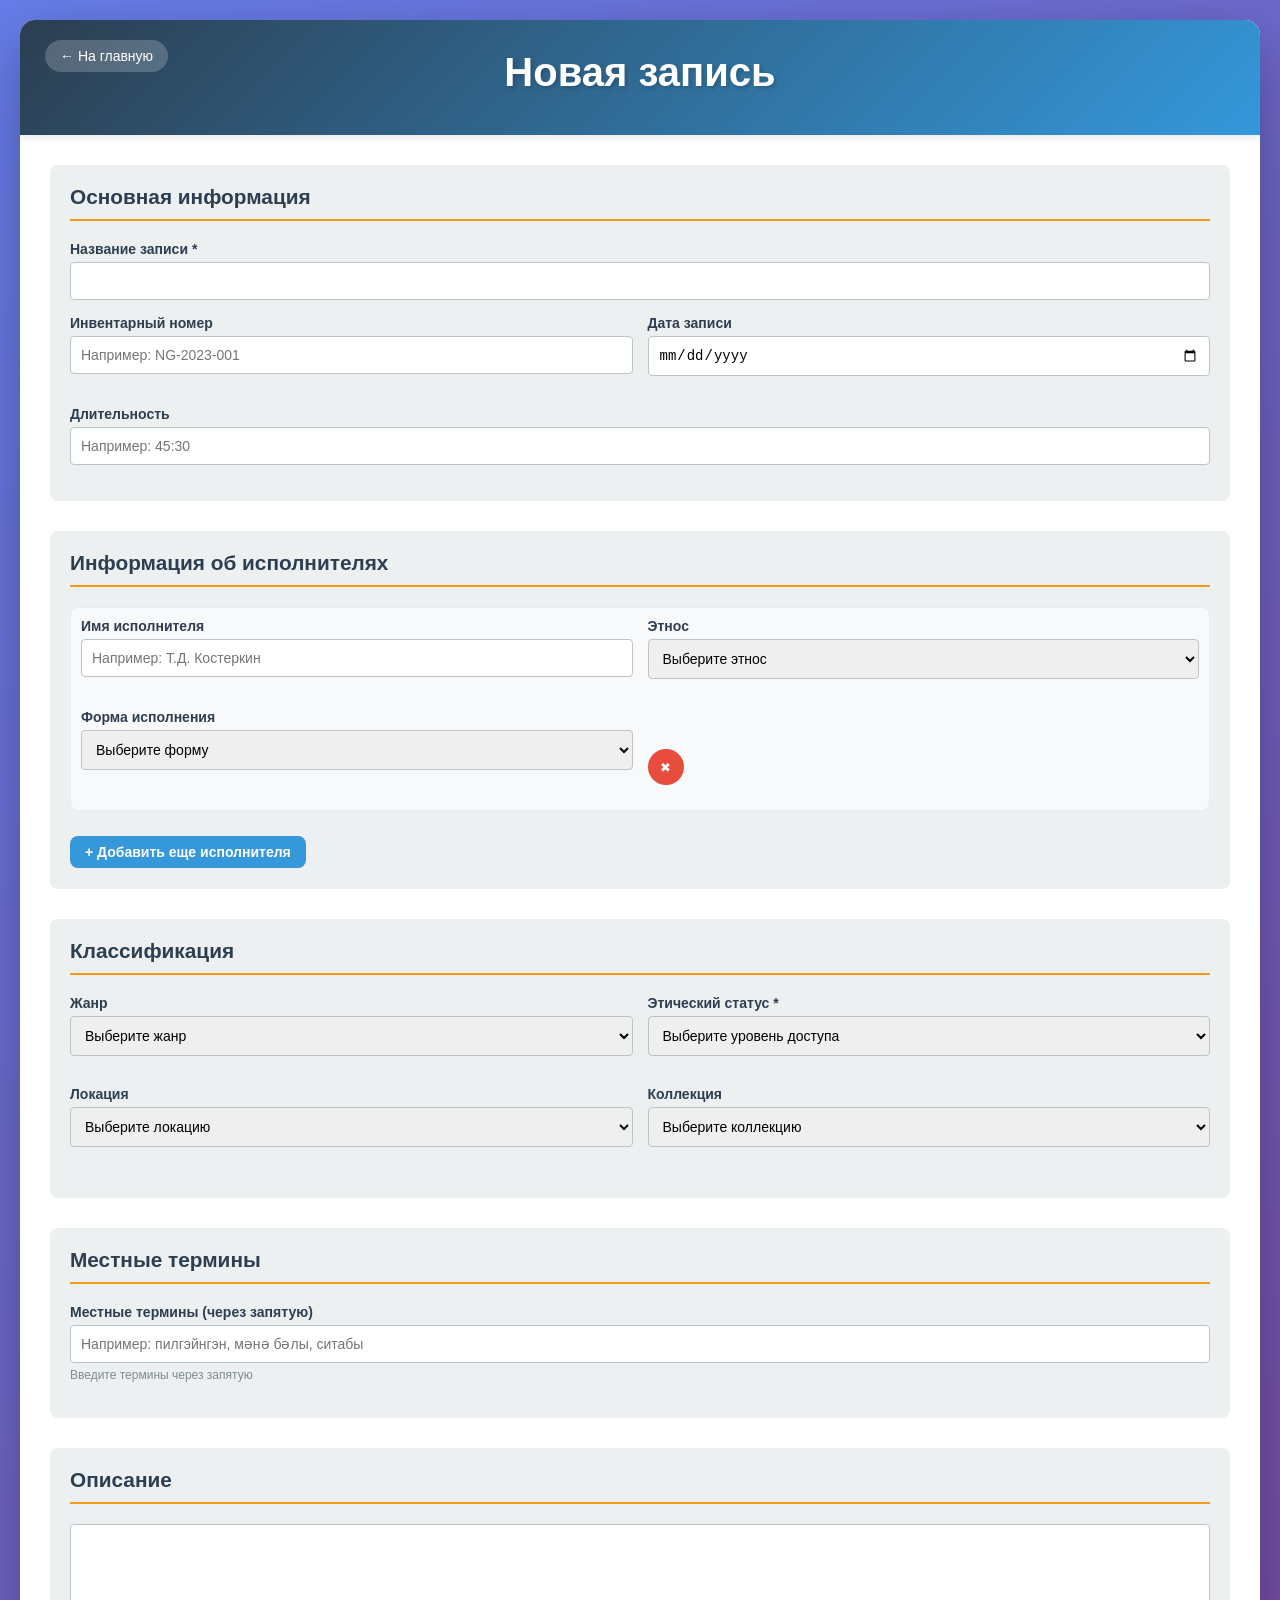
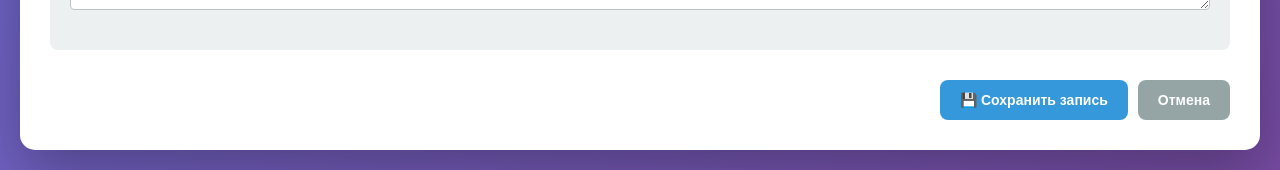
==== commit b90d6a3d: "vers 3.0" ====
--- a/templates/add_recording.html
+++ b/templates/add_recording.html
@@ -9,8 +9,8 @@
 <body>
 <div class="container">
     <header class="header">
-        <a href="/" class="back-link">← На главную</a>        <h1>Новая запись</h1>
-
+        <a href="/" class="back-link">← На главную</a>
+        <h1>Новая запись</h1>
     </header>
 
     <form id="add-recording-form" class="recording-form">
@@ -42,11 +42,8 @@
         </div>
 
         <div class="form-section">
-            <h3>Информация об исполнителе</h3>
-
-            <div id="performers-container">
-                <!-- Первый исполнитель по умолчанию -->
-            </div>
+            <h3>Информация об исполнителях</h3>
+            <div id="performers-container"></div>
             <button type="button" onclick="addPerformer()" class="btn-add">+ Добавить еще исполнителя</button>
         </div>
 
@@ -61,9 +58,7 @@
                     </select>
                     <div id="new-genre-container" style="display: none;" class="new-item-input">
                         <input type="text" id="new-genre" placeholder="Введите название нового жанра">
-                        <button type="button" onclick="addNewItem('genres', 'new-genre', 'genre')" class="btn-add-new">
-                            Добавить жанр
-                        </button>
+                        <button type="button" onclick="addNewItem('genres', 'new-genre', 'genre')" class="btn-add-new">Добавить жанр</button>
                     </div>
                 </div>
 
@@ -86,9 +81,7 @@
                     </select>
                     <div id="new-location-container" style="display: none;" class="new-item-input">
                         <input type="text" id="new-location" placeholder="Введите название новой локации">
-                        <button type="button" onclick="addNewItem('locations', 'new-location', 'location')"
-                                class="btn-add-new">Добавить локацию
-                        </button>
+                        <button type="button" onclick="addNewItem('locations', 'new-location', 'location')" class="btn-add-new">Добавить локацию</button>
                     </div>
                 </div>
 
@@ -99,9 +92,7 @@
                     </select>
                     <div id="new-collection-container" style="display: none;" class="new-item-input">
                         <input type="text" id="new-collection" placeholder="Введите название новой коллекции">
-                        <button type="button" onclick="addNewItem('collections', 'new-collection', 'collection')"
-                                class="btn-add-new">Добавить коллекцию
-                        </button>
+                        <button type="button" onclick="addNewItem('collections', 'new-collection', 'collection')" class="btn-add-new">Добавить коллекцию</button>
                     </div>
                 </div>
             </div>
@@ -126,7 +117,7 @@
 
         <div class="form-actions">
             <button type="submit" class="btn-primary">💾 Сохранить запись</button>
-            <button type="button" onclick="location.href='/'" class="btn-secondary">Отмена</button>
+            <a href="/" class="btn-secondary" style="text-decoration: none; display: inline-block; padding: 12px 20px;">Отмена</a>
         </div>
     </form>
 </div>
@@ -136,67 +127,58 @@
         genres: [],
         locations: [],
         collections: [],
-        ethnos: []
+        ethnos: [],
+        instruments: []
     };
-
-    // Загрузка словарей при загрузке страницы
+    let performerCounter = 0;
+
     document.addEventListener('DOMContentLoaded', async function () {
         await loadAllVocabulary();
-        addPerformer(); // Добавляем первого исполнителя
-        setupEventListeners();
+        addPerformer();
     });
 
-    // Загрузка всех словарей
     async function loadAllVocabulary() {
         try {
-            const [genres, locations, collections, ethnos] = await Promise.all([
+            const [genres, locations, collections, ethnos, instruments] = await Promise.all([
                 fetch('/api/vocabulary/genres').then(r => r.json()),
                 fetch('/api/vocabulary/locations').then(r => r.json()),
                 fetch('/api/vocabulary/collections').then(r => r.json()),
-                fetch('/api/vocabulary/ethnos').then(r => r.json())
+                fetch('/api/vocabulary/ethnos').then(r => r.json()),
+                fetch('/api/vocabulary/instruments').then(r => r.json()).catch(() => [])
             ]);
 
             vocabularyData = {
                 genres: genres || [],
                 locations: locations || [],
                 collections: collections || [],
-                ethnos: ethnos || []
+                ethnos: ethnos || [],
+                instruments: instruments || []
             };
 
             console.log('Словари загружены:', vocabularyData);
-
-            // Обновляем все селекты
-            updateAllSelects();
+            updateSelects();
 
         } catch (error) {
             console.error('Ошибка загрузки словарей:', error);
         }
     }
 
-    // Обновление всех селектов
-    function updateAllSelects() {
+    function updateSelects() {
         updateSelect('genre', vocabularyData.genres);
         updateSelect('location', vocabularyData.locations);
         updateSelect('collection', vocabularyData.collections);
-
-        document.querySelectorAll('.ethnos-select').forEach(select => {
-            updateEthnosSelect(select);
-        });
-    }
-
-    // Обновление конкретного селекта
+    }
+
     function updateSelect(selectId, items) {
         const select = document.getElementById(selectId);
         if (!select) return;
 
         const currentValue = select.value;
 
-        // Очищаем select, оставляя первую опцию
         while (select.options.length > 1) {
             select.remove(1);
         }
 
-        // Добавляем элементы из словаря
         items.forEach(item => {
             const option = document.createElement('option');
             option.value = item.name;
@@ -204,28 +186,23 @@
             select.appendChild(option);
         });
 
-        // Добавляем опцию "Создать новый"
         const newOption = document.createElement('option');
         newOption.value = 'new';
         newOption.textContent = '➕ Создать новый...';
         select.appendChild(newOption);
 
-        // Восстанавливаем выбранное значение
         if (currentValue && currentValue !== 'new') {
             select.value = currentValue;
         }
     }
 
-    // Обновление селекта этноса
     function updateEthnosSelect(select) {
         const currentValue = select.value;
 
-        // Очищаем select, оставляя первую опцию
         while (select.options.length > 1) {
             select.remove(1);
         }
 
-        // Добавляем элементы из словаря
         vocabularyData.ethnos.forEach(item => {
             const option = document.createElement('option');
             option.value = item.name;
@@ -233,40 +210,61 @@
             select.appendChild(option);
         });
 
-        // Добавляем опцию "Создать новый"
         const newOption = document.createElement('option');
         newOption.value = 'new';
         newOption.textContent = '➕ Создать новый...';
         select.appendChild(newOption);
 
-        // Восстанавливаем выбранное значение
         if (currentValue && currentValue !== 'new') {
             select.value = currentValue;
         }
     }
 
-    // Настройка обработчиков событий
+    function updateInstrumentSelect(select) {
+        const currentValue = select.value;
+
+        while (select.options.length > 1) {
+            select.remove(1);
+        }
+
+        vocabularyData.instruments.forEach(item => {
+            const option = document.createElement('option');
+            option.value = item.name;
+            option.textContent = item.name;
+            select.appendChild(option);
+        });
+
+        const newOption = document.createElement('option');
+        newOption.value = 'new';
+        newOption.textContent = '➕ Создать новый...';
+        select.appendChild(newOption);
+
+        if (currentValue && currentValue !== 'new') {
+            select.value = currentValue;
+        }
+    }
+
+    function refreshAllInstrumentSelects() {
+        // Обновляем все селекты инструментов на странице
+        document.querySelectorAll('.instrument-select').forEach(select => {
+            updateInstrumentSelect(select);
+        });
+    }
+
     function setupEventListeners() {
-        // Жанр
         document.getElementById('genre').addEventListener('change', function (e) {
-            document.getElementById('new-genre-container').style.display =
-                e.target.value === 'new' ? 'flex' : 'none';
+            document.getElementById('new-genre-container').style.display = e.target.value === 'new' ? 'flex' : 'none';
         });
 
-        // Локация
         document.getElementById('location').addEventListener('change', function (e) {
-            document.getElementById('new-location-container').style.display =
-                e.target.value === 'new' ? 'flex' : 'none';
+            document.getElementById('new-location-container').style.display = e.target.value === 'new' ? 'flex' : 'none';
         });
 
-        // Коллекция
         document.getElementById('collection').addEventListener('change', function (e) {
-            document.getElementById('new-collection-container').style.display =
-                e.target.value === 'new' ? 'flex' : 'none';
+            document.getElementById('new-collection-container').style.display = e.target.value === 'new' ? 'flex' : 'none';
         });
     }
 
-    // Добавление нового элемента в словарь
     async function addNewItem(category, inputId, selectId) {
         const input = document.getElementById(inputId);
         const name = input.value.trim();
@@ -279,28 +277,19 @@
         try {
             const response = await fetch('/api/add_to_vocabulary', {
                 method: 'POST',
-                headers: {
-                    'Content-Type': 'application/json'
-                },
-                body: JSON.stringify({category, name})
+                headers: { 'Content-Type': 'application/json' },
+                body: JSON.stringify({ category, name })
             });
 
             const result = await response.json();
 
             if (result.status === 'success') {
-                // Добавляем в локальные данные
-                vocabularyData[category].push({name});
-
-                // Обновляем селект
+                vocabularyData[category].push({ name });
+                const select = document.getElementById(selectId);
                 updateSelect(selectId, vocabularyData[category]);
-
-                // Выбираем новый элемент
-                document.getElementById(selectId).value = name;
-
-                // Скрываем контейнер ввода
+                select.value = name;
                 document.getElementById(inputId + '-container').style.display = 'none';
                 input.value = '';
-
                 console.log(`✅ Добавлен новый ${category}: ${name}`);
             } else {
                 alert('Ошибка при добавлении: ' + (result.error || 'Неизвестная ошибка'));
@@ -311,72 +300,94 @@
         }
     }
 
-    // Добавление нового исполнителя
     function addPerformer() {
         const container = document.getElementById('performers-container');
+        const performerId = performerCounter++;
 
         const entry = document.createElement('div');
         entry.className = 'performer-entry';
+        entry.setAttribute('data-performer-id', performerId);
+        entry.style.marginBottom = '15px';
+        entry.style.padding = '10px';
+        entry.style.background = '#f8f9fa';
+        entry.style.borderRadius = '8px';
+        entry.style.border = '1px solid #e9ecef';
+
         entry.innerHTML = `
-                <div class="form-row">
-                    <div class="form-group">
-                        <label>Имя исполнителя</label>
-                        <input type="text" name="performer_name[]" placeholder="Например: Т.Д. Костеркин">
-                    </div>
-                    <div class="form-group">
-                        <label>Этнос</label>
-                        <select name="performer_ethnos[]" class="ethnos-select">
-                            <option value="">Выберите этнос</option>
-                        </select>
-                        <div class="new-ethnos-container" style="display: none; margin-top: 5px;">
-                            <div class="new-item-input">
-                                <input type="text" class="new-ethnos-input" placeholder="Введите название нового этноса">
-                                <button type="button" onclick="addNewEthnos(this)" class="btn-add-new">Добавить</button>
-                            </div>
+            <div class="form-row">
+                <div class="form-group" style="flex: 2;">
+                    <label>Имя исполнителя</label>
+                    <input type="text" name="performer_name[]" placeholder="Например: Т.Д. Костеркин" required>
+                </div>
+                <div class="form-group" style="flex: 1;">
+                    <label>Этнос</label>
+                    <select name="performer_ethnos[]" class="ethnos-select" onchange="handleEthnosChange(this, ${performerId})">
+                        <option value="">Выберите этнос</option>
+                        ${vocabularyData.ethnos.map(e => `<option value="${e.name}">${e.name}</option>`).join('')}
+                        <option value="new">➕ Создать новый...</option>
+                    </select>
+                    <div class="new-ethnos-container" style="display: none; margin-top: 5px;">
+                        <div class="new-item-input">
+                            <input type="text" class="new-ethnos-input" placeholder="Введите название нового этноса">
+                            <button type="button" onclick="addNewEthnos(this, ${performerId})" class="btn-add-new">Добавить</button>
                         </div>
                     </div>
-                    <button type="button" onclick="removePerformer(this)" class="btn-remove">✖</button>
-                </div>
-            `;
+                </div>
+                <div class="form-group" style="flex: 1;">
+                    <label>Форма исполнения</label>
+                    <select name="performer_performance_form[]" class="performance-form-select" onchange="handlePerformanceFormChange(this, ${performerId})">
+                        <option value="">Выберите форму</option>
+                        <option value="vocal">Вокальная</option>
+                        <option value="instrumental">Инструментальная</option>
+                        <option value="vocal_instrumental">Вокально-инструментальная</option>
+                    </select>
+                </div>
+                <button type="button" onclick="removePerformer(this)" class="btn-remove" style="width: 36px; height: 36px; margin-top: 24px;">✖</button>
+            </div>
+
+            <div id="instruments-section-${performerId}" style="display: none; margin-top: 10px;">
+                <div class="form-group">
+                    <label>Музыкальные инструменты</label>
+                    <div id="instruments-container-${performerId}" class="instruments-container"></div>
+                    <button type="button" onclick="addInstrument(${performerId})" class="btn-add" style="margin-top: 5px;">+ Добавить инструмент</button>
+                </div>
+            </div>
+        `;
 
         container.appendChild(entry);
-
-        // Заполняем селект этносами
-        const select = entry.querySelector('.ethnos-select');
-        updateEthnosSelect(select);
-
-        // Добавляем обработчик для показа поля ввода нового этноса
-        select.addEventListener('change', function () {
-            const container = this.closest('.form-group').querySelector('.new-ethnos-container');
-            if (container) {
-                container.style.display = this.value === 'new' ? 'block' : 'none';
-            }
-        });
-
-        updateRemoveButtonsVisibility();
-    }
-
-    // Удаление исполнителя
+    }
+
     function removePerformer(btn) {
         if (document.querySelectorAll('.performer-entry').length > 1) {
             btn.closest('.performer-entry').remove();
-            updateRemoveButtonsVisibility();
-        }
-    }
-
-    // Обновление видимости кнопок удаления
-    function updateRemoveButtonsVisibility() {
-        const performers = document.querySelectorAll('.performer-entry');
-        performers.forEach((performer, index) => {
-            const removeBtn = performer.querySelector('.btn-remove');
-            if (removeBtn) {
-                removeBtn.style.display = performers.length === 1 ? 'none' : 'block';
+        } else {
+            alert('Должен быть хотя бы один исполнитель');
+        }
+    }
+
+    function handleEthnosChange(select, performerId) {
+        const container = select.closest('.form-group').querySelector('.new-ethnos-container');
+        if (container) {
+            container.style.display = select.value === 'new' ? 'block' : 'none';
+        }
+    }
+
+    function handlePerformanceFormChange(select, performerId) {
+        const instrumentsSection = document.getElementById(`instruments-section-${performerId}`);
+        const value = select.value;
+
+        if (value === 'instrumental' || value === 'vocal_instrumental') {
+            instrumentsSection.style.display = 'block';
+            const container = document.getElementById(`instruments-container-${performerId}`);
+            if (container && container.children.length === 0) {
+                addInstrument(performerId);
             }
-        });
-    }
-
-    // Добавление нового этноса
-    async function addNewEthnos(button) {
+        } else {
+            instrumentsSection.style.display = 'none';
+        }
+    }
+
+    async function addNewEthnos(button, performerId) {
         const container = button.closest('.new-ethnos-container');
         const input = container.querySelector('.new-ethnos-input');
         const name = input.value.trim();
@@ -389,29 +400,19 @@
         try {
             const response = await fetch('/api/add_to_vocabulary', {
                 method: 'POST',
-                headers: {
-                    'Content-Type': 'application/json'
-                },
+                headers: { 'Content-Type': 'application/json' },
                 body: JSON.stringify({ category: 'ethnos', name })
             });
 
             const result = await response.json();
 
             if (result.status === 'success') {
-                // Добавляем в локальные данные
                 vocabularyData.ethnos.push({ name });
-
-                // Находим селект и обновляем его
                 const select = button.closest('.performer-entry').querySelector('.ethnos-select');
                 updateEthnosSelect(select);
-
-                // Выбираем новый этнос
                 select.value = name;
-
-                // Скрываем контейнер ввода
                 container.style.display = 'none';
                 input.value = '';
-
                 console.log(`✅ Добавлен новый этнос: ${name}`);
             } else {
                 alert('Ошибка при добавлении: ' + (result.error || 'Неизвестная ошибка'));
@@ -422,43 +423,147 @@
         }
     }
 
+    function addInstrument(performerId) {
+        const container = document.getElementById(`instruments-container-${performerId}`);
+        if (!container) return;
+
+        const emptyMsg = container.querySelector('.empty-instruments-msg');
+        if (emptyMsg) emptyMsg.remove();
+
+        const entry = document.createElement('div');
+        entry.className = 'instrument-entry';
+        entry.style.marginBottom = '5px';
+        entry.innerHTML = `
+            <div style="display: flex; gap: 10px; align-items: center;">
+                <div style="flex: 1;">
+                    <select name="performer_instrument_name_${performerId}[]" class="instrument-select" onchange="handleInstrumentChange(this, ${performerId})" style="width: 100%;">
+                        <option value="">Выберите инструмент</option>
+                        ${vocabularyData.instruments.map(i => `<option value="${i.name}">${i.name}</option>`).join('')}
+                        <option value="new">➕ Создать новый...</option>
+                    </select>
+                    <div class="new-instrument-container" style="display: none; margin-top: 5px;">
+                        <div class="new-item-input" style="display: flex; gap: 5px;">
+                            <input type="text" class="new-instrument-input" placeholder="Введите название нового инструмента" style="flex: 1;">
+                            <button type="button" onclick="addNewInstrument(this, ${performerId})" class="btn-add-new">Добавить</button>
+                        </div>
+                    </div>
+                </div>
+                <button type="button" onclick="removeInstrument(this, ${performerId})" class="btn-remove" style="width: 30px; height: 30px;">✖</button>
+            </div>
+        `;
+        container.appendChild(entry);
+    }
+
+    function removeInstrument(btn, performerId) {
+        const entry = btn.closest('.instrument-entry');
+        if (entry) {
+            entry.remove();
+        }
+
+        const container = document.getElementById(`instruments-container-${performerId}`);
+        if (container && container.children.length === 0) {
+            container.innerHTML = '<div class="empty-instruments-msg form-hint" style="padding: 5px; color: #999; font-size: 12px;">Инструменты не добавлены</div>';
+        }
+    }
+
+    function handleInstrumentChange(select, performerId) {
+        const container = select.closest('.instrument-entry').querySelector('.new-instrument-container');
+        if (container) {
+            container.style.display = select.value === 'new' ? 'block' : 'none';
+        }
+    }
+
+    // ИСПРАВЛЕННАЯ ФУНКЦИЯ добавления нового инструмента
+    async function addNewInstrument(button, performerId) {
+        const container = button.closest('.new-instrument-container');
+        const input = container.querySelector('.new-instrument-input');
+        const name = input.value.trim();
+
+        if (!name) {
+            alert('Введите название инструмента');
+            return;
+        }
+
+        try {
+            const response = await fetch('/api/add_to_vocabulary', {
+                method: 'POST',
+                headers: { 'Content-Type': 'application/json' },
+                body: JSON.stringify({ category: 'instruments', name: name })
+            });
+
+            const result = await response.json();
+
+            if (result.status === 'success') {
+                // Добавляем в локальный словарь
+                vocabularyData.instruments.push({ name: name });
+
+                // ВАЖНО: Обновляем ВСЕ селекты инструментов на странице
+                refreshAllInstrumentSelects();
+
+                // Находим текущий селект и устанавливаем новое значение
+                const select = button.closest('.instrument-entry').querySelector('.instrument-select');
+                if (select) {
+                    select.value = name;
+                }
+
+                // Скрываем контейнер ввода и очищаем поле
+                container.style.display = 'none';
+                input.value = '';
+
+                console.log(`✅ Добавлен новый инструмент: ${name}`);
+            } else {
+                alert('Ошибка при добавлении: ' + (result.error || 'Неизвестная ошибка'));
+            }
+        } catch (error) {
+            console.error('Ошибка:', error);
+            alert('Произошла ошибка при добавлении');
+        }
+    }
+
     // Сохранение записи
     document.getElementById('add-recording-form').addEventListener('submit', async (e) => {
         e.preventDefault();
 
         const formData = new FormData(e.target);
-
-        // Выводим все данные формы для отладки
-        console.log("📋 ДАННЫЕ ФОРМЫ:");
-        for (let [key, value] of formData.entries()) {
-            console.log(`  ${key}: ${value}`);
-        }
-
         const performers = [];
+
         const performerNames = formData.getAll('performer_name[]');
         const performerEthnos = formData.getAll('performer_ethnos[]');
-
-        console.log("👥 ИСПОЛНИТЕЛИ ИЗ ФОРМЫ:");
-        console.log("  performerNames:", performerNames);
-        console.log("  performerEthnos:", performerEthnos);
+        const performerPerformanceForms = formData.getAll('performer_performance_form[]');
 
         for (let i = 0; i < performerNames.length; i++) {
-            if (performerNames[i]) {
+            if (performerNames[i] && performerNames[i].trim()) {
                 let ethnos = performerEthnos[i];
-                if (ethnos === 'new') {
-                    ethnos = '';
+                if (ethnos === 'new') ethnos = '';
+
+                const instruments = [];
+                const instrumentNames = formData.getAll(`performer_instrument_name_${i}[]`);
+                for (let j = 0; j < instrumentNames.length; j++) {
+                    if (instrumentNames[j] && instrumentNames[j] !== 'new' && instrumentNames[j] !== '') {
+                        instruments.push({ name: instrumentNames[j].trim() });
+                    }
                 }
+
                 performers.push({
-                    name: performerNames[i],
-                    ethnos: ethnos || null
+                    name: performerNames[i].trim(),
+                    ethnos: ethnos || null,
+                    performance_form: performerPerformanceForms[i] || '',
+                    instruments: instruments
                 });
             }
         }
 
-        console.log("👥 ОБРАБОТАННЫЕ ИСПОЛНИТЕЛИ:", performers);
-
         const localTermsStr = formData.get('local_terms') || '';
         const localTerms = localTermsStr.split(',').map(t => t.trim()).filter(t => t);
+
+        let genre = formData.get('genre');
+        if (genre === 'new') genre = '';
+
+        let location = formData.get('location');
+        if (location === 'new') location = '';
+
+        let collection = formData.get('collection');
+        if (collection === 'new') collection = '';
 
         const data = {
             title: formData.get('title'),
@@ -466,22 +571,20 @@
             recording_date: formData.get('recording_date'),
             duration: formData.get('duration'),
             performers: performers,
-            genre: formData.get('genre') === 'new' ? '' : formData.get('genre'),
+            genre: genre,
             ethical_status: formData.get('ethical_status'),
-            location: formData.get('location') === 'new' ? '' : formData.get('location'),
-            collection: formData.get('collection') === 'new' ? '' : formData.get('collection'),
+            location: location,
+            collection: collection,
             local_terms: localTerms,
             description: formData.get('description')
         };
 
-        console.log('📤 Отправка данных:', data);
+        console.log('Отправка данных:', data);
 
         try {
             const response = await fetch('/api/add_recording', {
                 method: 'POST',
-                headers: {
-                    'Content-Type': 'application/json'
-                },
+                headers: { 'Content-Type': 'application/json' },
                 body: JSON.stringify(data)
             });
 
@@ -498,6 +601,8 @@
             alert('Произошла ошибка при сохранении');
         }
     });
+
+    setupEventListeners();
 </script>
 </body>
 </html>
--- a/static/css/style.css
+++ b/static/css/style.css
@@ -165,19 +165,61 @@
     color: white;
 }
 
-.btn-primary { background: var(--secondary-color); }
-.btn-secondary { background: #95a5a6; }
-.btn-success { background: var(--success-color); }
-.btn-info { background: var(--warning-color); }
-.btn-warning { background: var(--edit-color); }
-.btn-warning:hover { background: var(--edit-dark); }
-.btn-danger { background: var(--danger-color); }
-.btn-danger:hover { background: #c0392b; }
-.btn-save { background: var(--success-color); }
-.btn-cancel { background: #95a5a6; }
-.btn-add { background: var(--secondary-color); padding: 8px 15px; margin-top: 10px; }
-.btn-add-new { background: var(--success-color); padding: 8px 15px; font-size: 12px; }
-.btn-add-new:hover { background: #219a52; }
+.btn-primary {
+    background: var(--secondary-color);
+}
+
+.btn-secondary {
+    background: #95a5a6;
+}
+
+.btn-success {
+    background: var(--success-color);
+}
+
+.btn-info {
+    background: var(--warning-color);
+}
+
+.btn-warning {
+    background: var(--edit-color);
+}
+
+.btn-warning:hover {
+    background: var(--edit-dark);
+}
+
+.btn-danger {
+    background: var(--danger-color);
+}
+
+.btn-danger:hover {
+    background: #c0392b;
+}
+
+.btn-save {
+    background: var(--success-color);
+}
+
+.btn-cancel {
+    background: #95a5a6;
+}
+
+.btn-add {
+    background: var(--secondary-color);
+    padding: 8px 15px;
+    margin-top: 10px;
+}
+
+.btn-add-new {
+    background: var(--success-color);
+    padding: 8px 15px;
+    font-size: 12px;
+}
+
+.btn-add-new:hover {
+    background: #219a52;
+}
 
 .btn-primary:hover, .btn-secondary:hover, .btn-success:hover,
 .btn-info:hover, .btn-save:hover, .btn-cancel:hover {
@@ -544,6 +586,7 @@
     display: block;
 }
 
+
 .form-actions {
     display: flex;
     gap: 10px;
@@ -633,8 +676,12 @@
 }
 
 @keyframes spin {
-    0% { transform: rotate(0deg); }
-    100% { transform: rotate(360deg); }
+    0% {
+        transform: rotate(0deg);
+    }
+    100% {
+        transform: rotate(360deg);
+    }
 }
 
 .error {
@@ -673,6 +720,57 @@
     margin: 0;
     white-space: pre-wrap;
     word-wrap: break-word;
+}
+
+.instrument-entry {
+    margin-bottom: 10px;
+    padding: 10px;
+    background: #f8f9fa;
+    border-radius: 6px;
+    border: 1px solid #e9ecef;
+}
+
+.instrument-row {
+    display: flex;
+    gap: 10px;
+    align-items: center;
+}
+
+.instrument-field {
+    flex: 1;
+}
+
+.instrument-field label {
+    display: block;
+    margin-bottom: 4px;
+    font-weight: 600;
+    color: var(--primary-color);
+    font-size: 12px;
+}
+
+.instrument-field select {
+    width: 100%;
+    padding: 8px 12px;
+    border: 1px solid var(--border-color);
+    border-radius: 4px;
+    font-size: 14px;
+}
+
+.btn-remove-instrument {
+    background: var(--danger-color);
+    color: white;
+    border: none;
+    width: 32px;
+    height: 32px;
+    border-radius: 4px;
+    cursor: pointer;
+    font-size: 14px;
+    transition: background 0.3s;
+    margin-top: 20px;
+}
+
+.btn-remove-instrument:hover {
+    background: #c0392b;
 }
 
 @keyframes fadeIn {
@@ -737,4 +835,16 @@
     .detail-header h1, .edit-header h1, .header h1 {
         margin-top: 10px;
     }
+
+    .instrument-row {
+        flex-direction: column;
+        align-items: stretch;
+    }
+
+    .btn-remove-instrument {
+        width: 100%;
+        margin-top: 10px;
+    }
+
+
 }
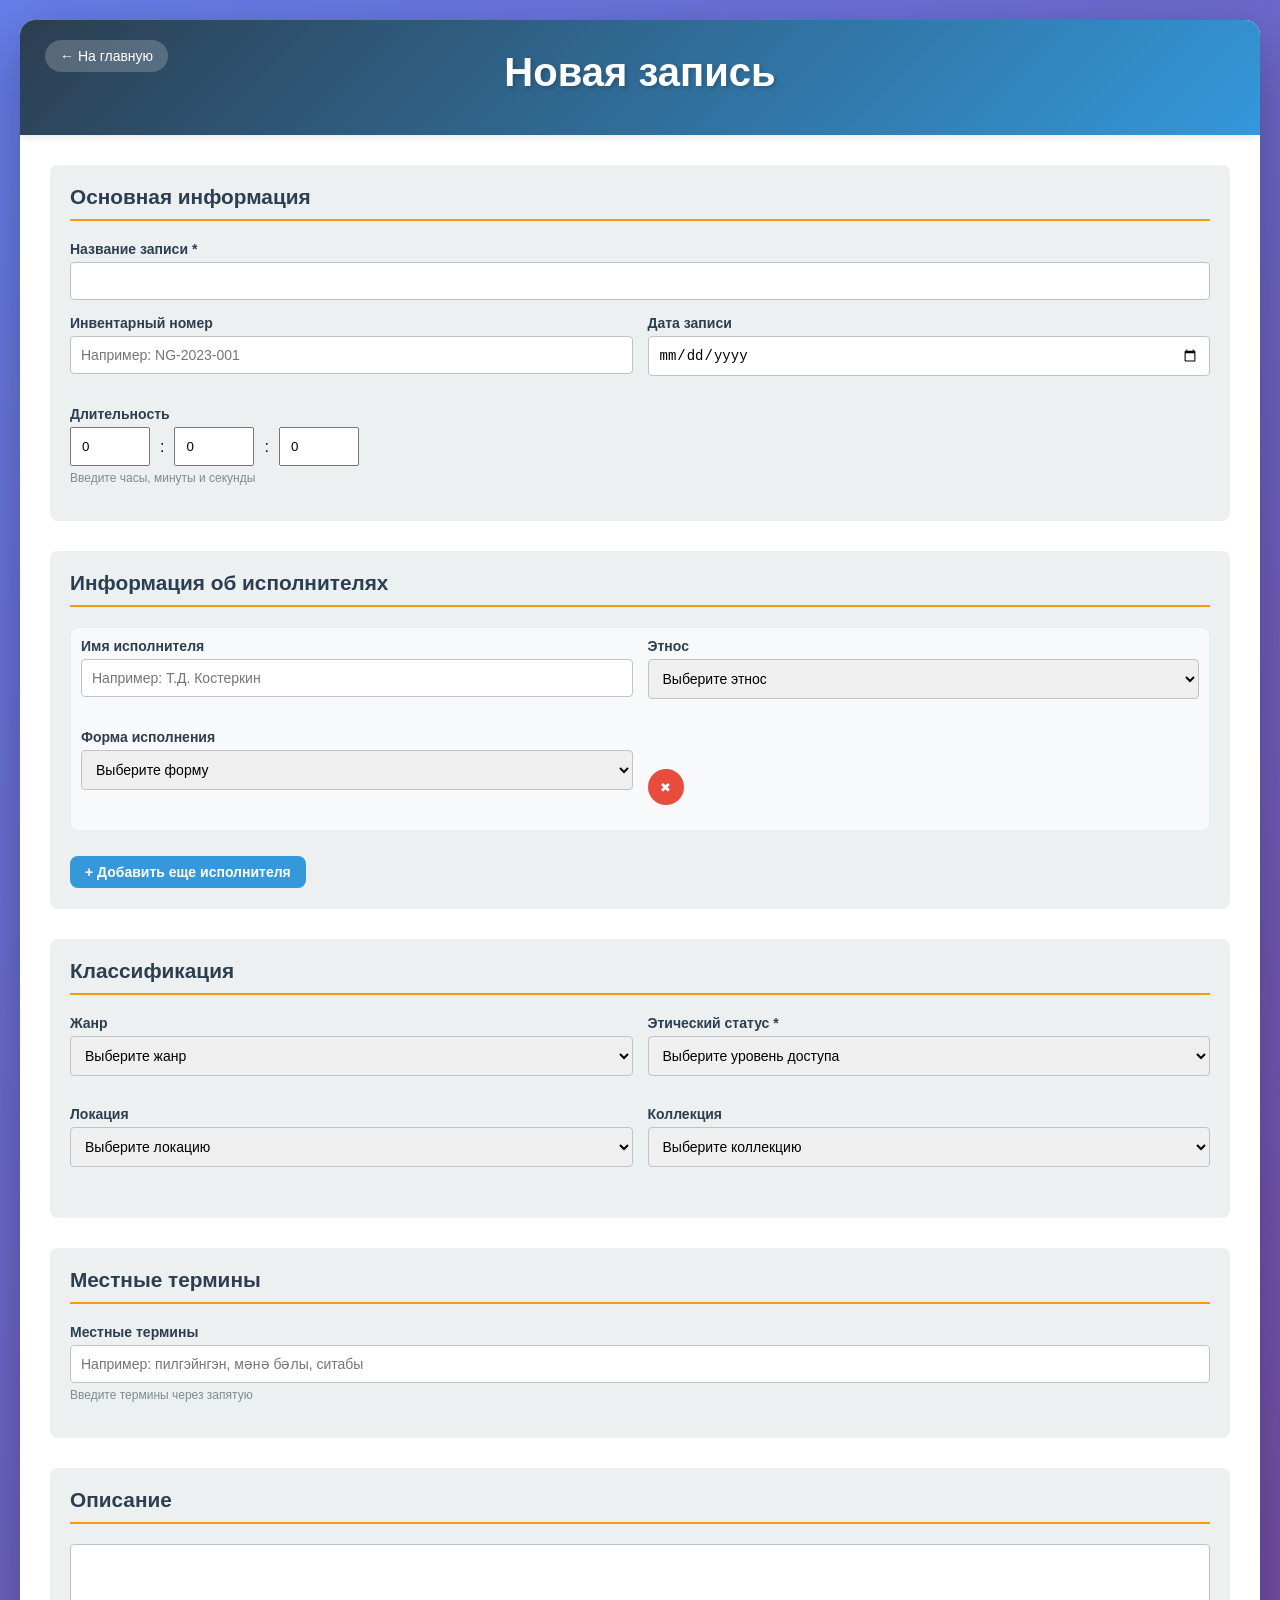
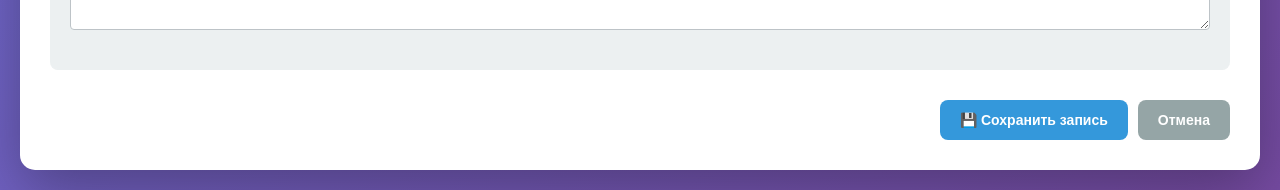
==== commit aa3e6c12: "vers 4.0" ====
--- a/templates/add_recording.html
+++ b/templates/add_recording.html
@@ -36,8 +36,19 @@
             </div>
 
             <div class="form-group">
-                <label for="duration">Длительность</label>
-                <input type="text" id="duration" name="duration" placeholder="Например: 45:30">
+                <label>Длительность</label>
+                <div style="display: flex; gap: 10px; align-items: center;">
+                    <input type="number" id="duration_hours" placeholder="Часы" min="0" max="99" value="0"
+                           style="width: 80px; padding: 10px;">
+                    <span>:</span>
+                    <input type="number" id="duration_minutes" placeholder="Минуты" min="0" max="59" value="0"
+                           style="width: 80px; padding: 10px;">
+                    <span>:</span>
+                    <input type="number" id="duration_seconds" placeholder="Секунды" min="0" max="59" value="0"
+                           style="width: 80px; padding: 10px;">
+                </div>
+                <input type="hidden" id="duration" name="duration">
+                <small class="form-hint">Введите часы, минуты и секунды</small>
             </div>
         </div>
 
@@ -58,7 +69,9 @@
                     </select>
                     <div id="new-genre-container" style="display: none;" class="new-item-input">
                         <input type="text" id="new-genre" placeholder="Введите название нового жанра">
-                        <button type="button" onclick="addNewItem('genres', 'new-genre', 'genre')" class="btn-add-new">Добавить жанр</button>
+                        <button type="button" onclick="addNewItem('genres', 'new-genre', 'genre')" class="btn-add-new">
+                            Добавить жанр
+                        </button>
                     </div>
                 </div>
 
@@ -81,7 +94,9 @@
                     </select>
                     <div id="new-location-container" style="display: none;" class="new-item-input">
                         <input type="text" id="new-location" placeholder="Введите название новой локации">
-                        <button type="button" onclick="addNewItem('locations', 'new-location', 'location')" class="btn-add-new">Добавить локацию</button>
+                        <button type="button" onclick="addNewItem('locations', 'new-location', 'location')"
+                                class="btn-add-new">Добавить локацию
+                        </button>
                     </div>
                 </div>
 
@@ -92,7 +107,9 @@
                     </select>
                     <div id="new-collection-container" style="display: none;" class="new-item-input">
                         <input type="text" id="new-collection" placeholder="Введите название новой коллекции">
-                        <button type="button" onclick="addNewItem('collections', 'new-collection', 'collection')" class="btn-add-new">Добавить коллекцию</button>
+                        <button type="button" onclick="addNewItem('collections', 'new-collection', 'collection')"
+                                class="btn-add-new">Добавить коллекцию
+                        </button>
                     </div>
                 </div>
             </div>
@@ -101,10 +118,12 @@
         <div class="form-section">
             <h3>Местные термины</h3>
             <div class="form-group">
-                <label for="local_terms">Местные термины (через запятую)</label>
+                <label for="local_terms">Местные термины</label>
+
                 <input type="text" id="local_terms" name="local_terms"
                        placeholder="Например: пилгэйнгэн, мәнә бәлы, ситабы">
                 <small class="form-hint">Введите термины через запятую</small>
+
             </div>
         </div>
 
@@ -135,7 +154,41 @@
     document.addEventListener('DOMContentLoaded', async function () {
         await loadAllVocabulary();
         addPerformer();
+
+        // Настраиваем обновление скрытого поля длительности
+        setupDurationListener();
     });
+
+    function setupDurationListener() {
+        function updateDuration() {
+            const hours = document.getElementById('duration_hours').value || 0;
+            const minutes = document.getElementById('duration_minutes').value || 0;
+            const seconds = document.getElementById('duration_seconds').value || 0;
+
+            let durationStr = '';
+            if (parseInt(hours) > 0) {
+                durationStr = `${String(parseInt(hours)).padStart(2, '0')}:${String(parseInt(minutes)).padStart(2, '0')}:${String(parseInt(seconds)).padStart(2, '0')}`;
+            } else {
+                durationStr = `${String(parseInt(minutes)).padStart(2, '0')}:${String(parseInt(seconds)).padStart(2, '0')}`;
+            }
+
+            const durationField = document.getElementById('duration');
+            if (durationField) {
+                durationField.value = durationStr;
+            }
+        }
+
+        const hoursField = document.getElementById('duration_hours');
+        const minutesField = document.getElementById('duration_minutes');
+        const secondsField = document.getElementById('duration_seconds');
+
+        if (hoursField) hoursField.addEventListener('input', updateDuration);
+        if (minutesField) minutesField.addEventListener('input', updateDuration);
+        if (secondsField) secondsField.addEventListener('input', updateDuration);
+
+        // Инициализируем скрытое поле
+        updateDuration();
+    }
 
     async function loadAllVocabulary() {
         try {
@@ -277,14 +330,14 @@
         try {
             const response = await fetch('/api/add_to_vocabulary', {
                 method: 'POST',
-                headers: { 'Content-Type': 'application/json' },
-                body: JSON.stringify({ category, name })
+                headers: {'Content-Type': 'application/json'},
+                body: JSON.stringify({category, name})
             });
 
             const result = await response.json();
 
             if (result.status === 'success') {
-                vocabularyData[category].push({ name });
+                vocabularyData[category].push({name});
                 const select = document.getElementById(selectId);
                 updateSelect(selectId, vocabularyData[category]);
                 select.value = name;
@@ -400,14 +453,14 @@
         try {
             const response = await fetch('/api/add_to_vocabulary', {
                 method: 'POST',
-                headers: { 'Content-Type': 'application/json' },
-                body: JSON.stringify({ category: 'ethnos', name })
+                headers: {'Content-Type': 'application/json'},
+                body: JSON.stringify({category: 'ethnos', name})
             });
 
             const result = await response.json();
 
             if (result.status === 'success') {
-                vocabularyData.ethnos.push({ name });
+                vocabularyData.ethnos.push({name});
                 const select = button.closest('.performer-entry').querySelector('.ethnos-select');
                 updateEthnosSelect(select);
                 select.value = name;
@@ -487,15 +540,15 @@
         try {
             const response = await fetch('/api/add_to_vocabulary', {
                 method: 'POST',
-                headers: { 'Content-Type': 'application/json' },
-                body: JSON.stringify({ category: 'instruments', name: name })
+                headers: {'Content-Type': 'application/json'},
+                body: JSON.stringify({category: 'instruments', name: name})
             });
 
             const result = await response.json();
 
             if (result.status === 'success') {
                 // Добавляем в локальный словарь
-                vocabularyData.instruments.push({ name: name });
+                vocabularyData.instruments.push({name: name});
 
                 // ВАЖНО: Обновляем ВСЕ селекты инструментов на странице
                 refreshAllInstrumentSelects();
@@ -520,9 +573,62 @@
         }
     }
 
+    function validateDuration(duration) {
+        if (!duration || duration.trim() === '') {
+            return true; // Пустое значение допустимо
+        }
+
+        // Регулярное выражение для форматов:
+        // ММ:СС - 45:30
+        // ЧЧ:ММ:СС - 01:15:30
+        const pattern = /^([0-9]{1,2}:)?[0-5]?[0-9]:[0-5][0-9]$/;
+
+        if (!pattern.test(duration)) {
+            return false;
+        }
+
+        // Дополнительная проверка: значения не должны быть слишком большими
+        const parts = duration.split(':');
+        if (parts.length === 2) {
+            // ММ:СС
+            const minutes = parseInt(parts[0], 10);
+            const seconds = parseInt(parts[1], 10);
+            if (minutes > 599) { // Максимум 599 минут (почти 10 часов)
+                return false;
+            }
+            if (seconds > 59) {
+                return false;
+            }
+        } else if (parts.length === 3) {
+            // ЧЧ:ММ:СС
+            const hours = parseInt(parts[0], 10);
+            const minutes = parseInt(parts[1], 10);
+            const seconds = parseInt(parts[2], 10);
+            if (hours > 99) { // Максимум 99 часов
+                return false;
+            }
+            if (minutes > 59 || seconds > 59) {
+                return false;
+            }
+        }
+
+        return true;
+    }
+
+
     // Сохранение записи
     document.getElementById('add-recording-form').addEventListener('submit', async (e) => {
         e.preventDefault();
+
+        // Валидация длительности
+        const durationInput = document.getElementById('duration');
+        const duration = durationInput.value;
+
+        if (!validateDuration(duration)) {
+            alert('Неверный формат длительности!\n\nИспользуйте формат:\n- ММ:СС (например 45:30)\n- ЧЧ:ММ:СС (например 01:15:30)\n\nМинуты не более 599, секунды не более 59');
+            durationInput.focus();
+            return;
+        }
 
         const formData = new FormData(e.target);
         const performers = [];
@@ -540,7 +646,7 @@
                 const instrumentNames = formData.getAll(`performer_instrument_name_${i}[]`);
                 for (let j = 0; j < instrumentNames.length; j++) {
                     if (instrumentNames[j] && instrumentNames[j] !== 'new' && instrumentNames[j] !== '') {
-                        instruments.push({ name: instrumentNames[j].trim() });
+                        instruments.push({name: instrumentNames[j].trim()});
                     }
                 }
 
@@ -584,7 +690,7 @@
         try {
             const response = await fetch('/api/add_recording', {
                 method: 'POST',
-                headers: { 'Content-Type': 'application/json' },
+                headers: {'Content-Type': 'application/json'},
                 body: JSON.stringify(data)
             });
 
--- a/static/css/style.css
+++ b/static/css/style.css
@@ -773,6 +773,22 @@
     background: #c0392b;
 }
 
+/* tooltip */
+.result-card {
+    position: relative;
+    transition: transform 0.2s, box-shadow 0.2s;
+}
+
+.result-card:hover {
+    transform: translateY(-5px);
+    box-shadow: 0 10px 25px rgba(0, 0, 0, 0.1);
+}
+
+
+.result-card[title] {
+    cursor: help;
+}
+
 @keyframes fadeIn {
     from {
         opacity: 0;
@@ -815,7 +831,6 @@
         width: 120px;
     }
 
-    /* Кнопка "Вернуться к поиску" на мобильных устройствах */
     .back-link {
         position: static;
         display: inline-block;
@@ -846,5 +861,9 @@
         margin-top: 10px;
     }
 
+    .result-card:hover {
+        z-index: 10;
+    }
+
 
 }
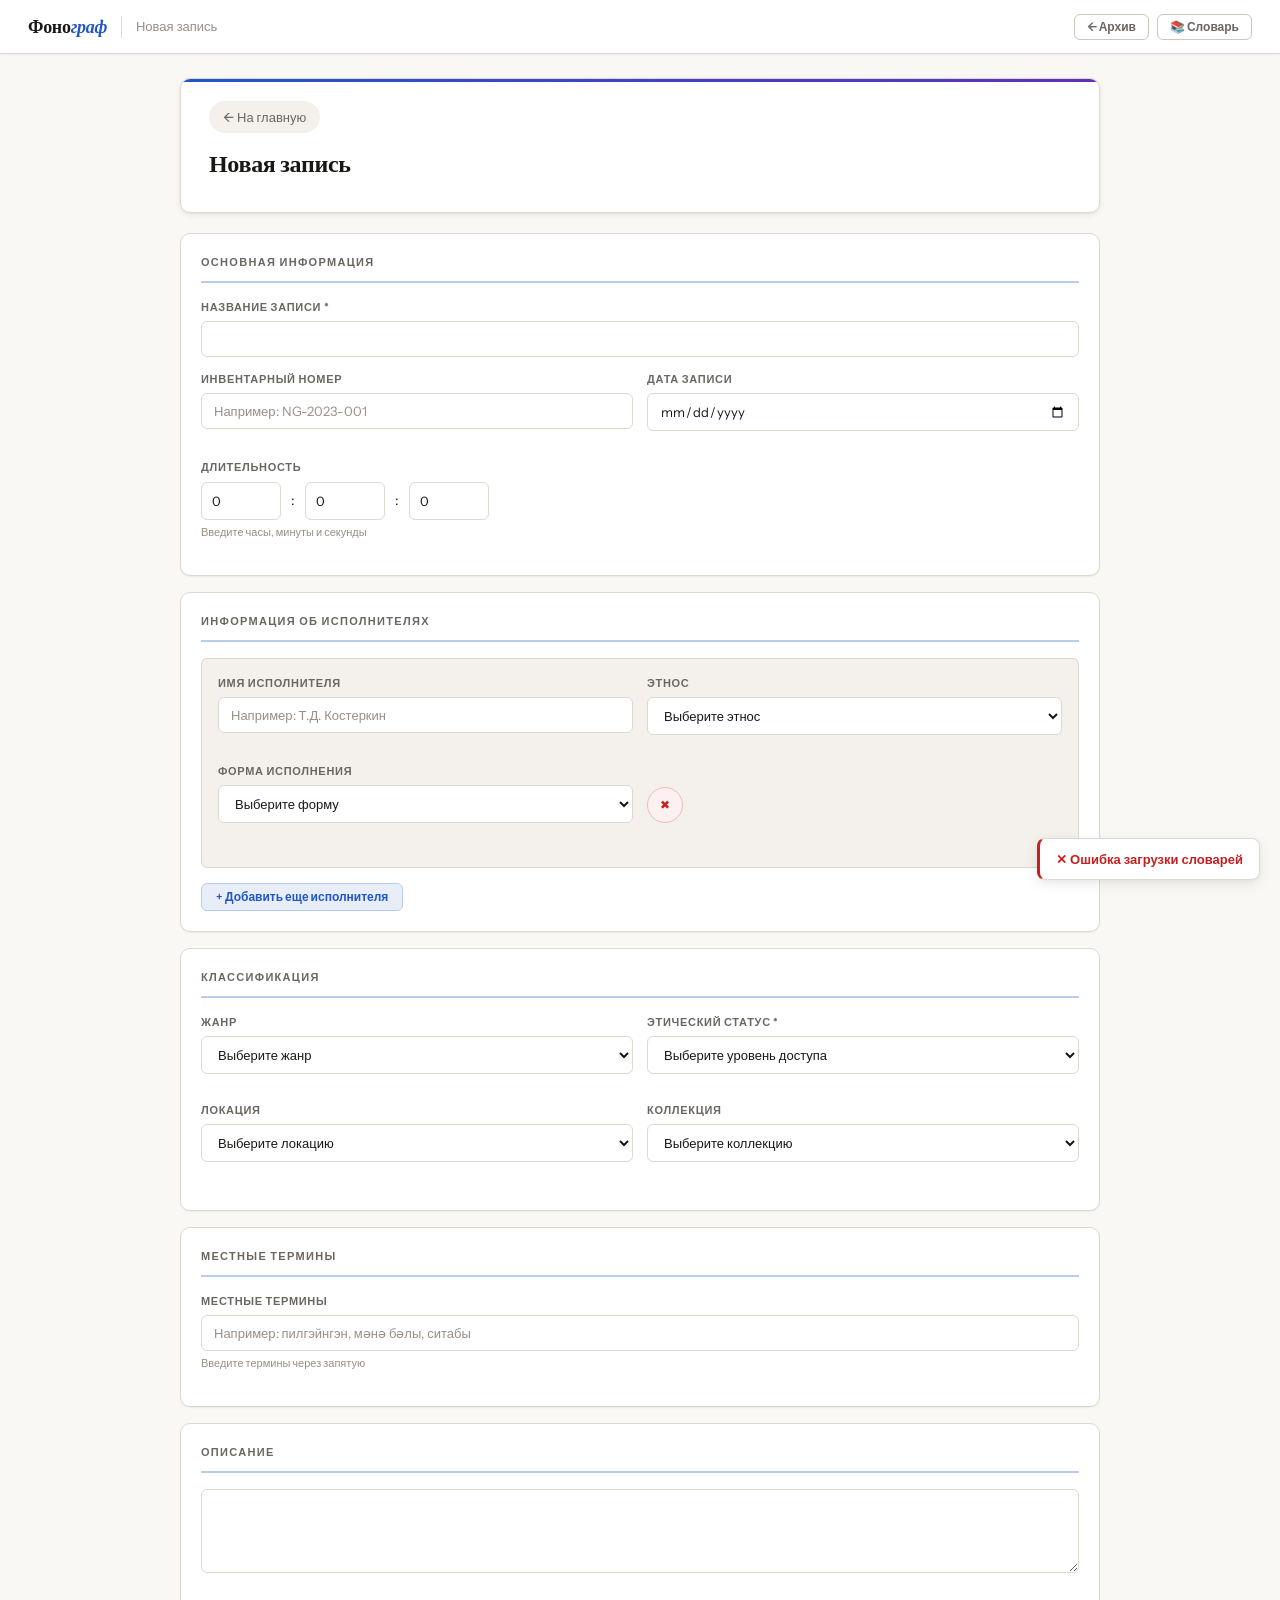
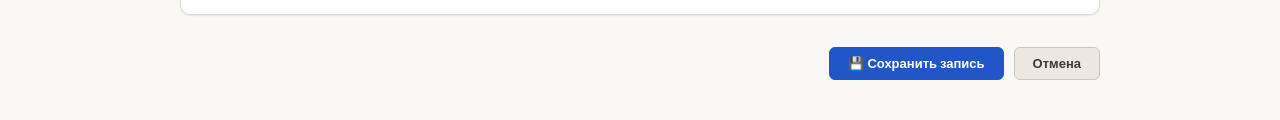
==== commit 95161814: "vers 5.0" ====
--- a/templates/add_recording.html
+++ b/templates/add_recording.html
@@ -7,45 +7,48 @@
     <link rel="stylesheet" href="/static/css/style.css">
 </head>
 <body>
-<div class="container">
-    <header class="header">
+
+<div class="topbar">
+    <div class="topbar-logo">Фоно<em>граф</em></div>
+    <div class="topbar-sep"></div>
+    <div class="topbar-page">Новая запись</div>
+    <div class="topbar-right">
+        <a href="/" class="btn btn-ghost btn-sm">← Архив</a>
+        <a href="/vocabulary" class="btn btn-ghost btn-sm">📚 Словарь</a>
+    </div>
+</div>
+
+<div class="page-container">
+    <div class="page-hero">
         <a href="/" class="back-link">← На главную</a>
         <h1>Новая запись</h1>
-    </header>
+    </div>
 
     <form id="add-recording-form" class="recording-form">
         <div class="form-section">
             <h3>Основная информация</h3>
-
             <div class="form-group">
                 <label for="title">Название записи *</label>
                 <input type="text" id="title" name="title" required>
             </div>
-
             <div class="form-row">
                 <div class="form-group">
                     <label for="inventory_number">Инвентарный номер</label>
-                    <input type="text" id="inventory_number" name="inventory_number"
-                           placeholder="Например: NG-2023-001">
-                </div>
-
+                    <input type="text" id="inventory_number" name="inventory_number" placeholder="Например: NG-2023-001">
+                </div>
                 <div class="form-group">
                     <label for="recording_date">Дата записи</label>
                     <input type="date" id="recording_date" name="recording_date">
                 </div>
             </div>
-
             <div class="form-group">
                 <label>Длительность</label>
                 <div style="display: flex; gap: 10px; align-items: center;">
-                    <input type="number" id="duration_hours" placeholder="Часы" min="0" max="99" value="0"
-                           style="width: 80px; padding: 10px;">
+                    <input type="number" id="duration_hours" placeholder="Часы" min="0" max="99" value="0" style="width: 80px; padding: 10px;">
                     <span>:</span>
-                    <input type="number" id="duration_minutes" placeholder="Минуты" min="0" max="59" value="0"
-                           style="width: 80px; padding: 10px;">
+                    <input type="number" id="duration_minutes" placeholder="Минуты" min="0" max="59" value="0" style="width: 80px; padding: 10px;">
                     <span>:</span>
-                    <input type="number" id="duration_seconds" placeholder="Секунды" min="0" max="59" value="0"
-                           style="width: 80px; padding: 10px;">
+                    <input type="number" id="duration_seconds" placeholder="Секунды" min="0" max="59" value="0" style="width: 80px; padding: 10px;">
                 </div>
                 <input type="hidden" id="duration" name="duration">
                 <small class="form-hint">Введите часы, минуты и секунды</small>
@@ -60,7 +63,6 @@
 
         <div class="form-section">
             <h3>Классификация</h3>
-
             <div class="form-row">
                 <div class="form-group">
                     <label for="genre">Жанр</label>
@@ -69,12 +71,9 @@
                     </select>
                     <div id="new-genre-container" style="display: none;" class="new-item-input">
                         <input type="text" id="new-genre" placeholder="Введите название нового жанра">
-                        <button type="button" onclick="addNewItem('genres', 'new-genre', 'genre')" class="btn-add-new">
-                            Добавить жанр
-                        </button>
+                        <button type="button" onclick="addNewItem('genres', 'new-genre', 'genre')" class="btn-add-new">Добавить жанр</button>
                     </div>
                 </div>
-
                 <div class="form-group">
                     <label for="ethical_status">Этический статус *</label>
                     <select id="ethical_status" name="ethical_status" required>
@@ -85,7 +84,6 @@
                     </select>
                 </div>
             </div>
-
             <div class="form-row">
                 <div class="form-group">
                     <label for="location">Локация</label>
@@ -94,12 +92,9 @@
                     </select>
                     <div id="new-location-container" style="display: none;" class="new-item-input">
                         <input type="text" id="new-location" placeholder="Введите название новой локации">
-                        <button type="button" onclick="addNewItem('locations', 'new-location', 'location')"
-                                class="btn-add-new">Добавить локацию
-                        </button>
+                        <button type="button" onclick="addNewItem('locations', 'new-location', 'location')" class="btn-add-new">Добавить локацию</button>
                     </div>
                 </div>
-
                 <div class="form-group">
                     <label for="collection">Коллекция</label>
                     <select id="collection" name="collection">
@@ -107,9 +102,7 @@
                     </select>
                     <div id="new-collection-container" style="display: none;" class="new-item-input">
                         <input type="text" id="new-collection" placeholder="Введите название новой коллекции">
-                        <button type="button" onclick="addNewItem('collections', 'new-collection', 'collection')"
-                                class="btn-add-new">Добавить коллекцию
-                        </button>
+                        <button type="button" onclick="addNewItem('collections', 'new-collection', 'collection')" class="btn-add-new">Добавить коллекцию</button>
                     </div>
                 </div>
             </div>
@@ -119,11 +112,8 @@
             <h3>Местные термины</h3>
             <div class="form-group">
                 <label for="local_terms">Местные термины</label>
-
-                <input type="text" id="local_terms" name="local_terms"
-                       placeholder="Например: пилгэйнгэн, мәнә бәлы, ситабы">
+                <input type="text" id="local_terms" name="local_terms" placeholder="Например: пилгэйнгэн, мәнә бәлы, ситабы">
                 <small class="form-hint">Введите термины через запятую</small>
-
             </div>
         </div>
 
@@ -136,10 +126,12 @@
 
         <div class="form-actions">
             <button type="submit" class="btn-primary">💾 Сохранить запись</button>
-            <a href="/" class="btn-secondary" style="text-decoration: none; display: inline-block; padding: 12px 20px;">Отмена</a>
+            <a href="/" class="btn-secondary" style="text-decoration: none; display: inline-flex; padding: 9px 18px;">Отмена</a>
         </div>
     </form>
 </div>
+
+<div class="toast-area" id="toast-area"></div>
 
 <script>
     let vocabularyData = {
@@ -151,12 +143,24 @@
     };
     let performerCounter = 0;
 
-    document.addEventListener('DOMContentLoaded', async function () {
+    function toast(msg, type = 'ok') {
+        const area = document.getElementById('toast-area');
+        const el = document.createElement('div');
+        el.className = `toast-item t-${type}`;
+        el.textContent = (type === 'ok' ? '✓ ' : '✕ ') + msg;
+        area.appendChild(el);
+        requestAnimationFrame(() => requestAnimationFrame(() => el.classList.add('show')));
+        setTimeout(() => {
+            el.classList.remove('show');
+            setTimeout(() => el.remove(), 400);
+        }, 2800);
+    }
+
+    document.addEventListener('DOMContentLoaded', async function() {
         await loadAllVocabulary();
         addPerformer();
-
-        // Настраиваем обновление скрытого поля длительности
         setupDurationListener();
+        setupEventListeners();
     });
 
     function setupDurationListener() {
@@ -164,29 +168,21 @@
             const hours = document.getElementById('duration_hours').value || 0;
             const minutes = document.getElementById('duration_minutes').value || 0;
             const seconds = document.getElementById('duration_seconds').value || 0;
-
             let durationStr = '';
             if (parseInt(hours) > 0) {
                 durationStr = `${String(parseInt(hours)).padStart(2, '0')}:${String(parseInt(minutes)).padStart(2, '0')}:${String(parseInt(seconds)).padStart(2, '0')}`;
             } else {
                 durationStr = `${String(parseInt(minutes)).padStart(2, '0')}:${String(parseInt(seconds)).padStart(2, '0')}`;
             }
-
             const durationField = document.getElementById('duration');
-            if (durationField) {
-                durationField.value = durationStr;
-            }
-        }
-
+            if (durationField) durationField.value = durationStr;
+        }
         const hoursField = document.getElementById('duration_hours');
         const minutesField = document.getElementById('duration_minutes');
         const secondsField = document.getElementById('duration_seconds');
-
         if (hoursField) hoursField.addEventListener('input', updateDuration);
         if (minutesField) minutesField.addEventListener('input', updateDuration);
         if (secondsField) secondsField.addEventListener('input', updateDuration);
-
-        // Инициализируем скрытое поле
         updateDuration();
     }
 
@@ -199,7 +195,6 @@
                 fetch('/api/vocabulary/ethnos').then(r => r.json()),
                 fetch('/api/vocabulary/instruments').then(r => r.json()).catch(() => [])
             ]);
-
             vocabularyData = {
                 genres: genres || [],
                 locations: locations || [],
@@ -207,12 +202,10 @@
                 ethnos: ethnos || [],
                 instruments: instruments || []
             };
-
-            console.log('Словари загружены:', vocabularyData);
             updateSelects();
-
         } catch (error) {
             console.error('Ошибка загрузки словарей:', error);
+            toast('Ошибка загрузки словарей', 'err');
         }
     }
 
@@ -225,147 +218,122 @@
     function updateSelect(selectId, items) {
         const select = document.getElementById(selectId);
         if (!select) return;
-
         const currentValue = select.value;
-
-        while (select.options.length > 1) {
-            select.remove(1);
-        }
-
+        while (select.options.length > 1) select.remove(1);
         items.forEach(item => {
             const option = document.createElement('option');
             option.value = item.name;
             option.textContent = item.name;
             select.appendChild(option);
         });
-
         const newOption = document.createElement('option');
         newOption.value = 'new';
         newOption.textContent = '➕ Создать новый...';
         select.appendChild(newOption);
-
-        if (currentValue && currentValue !== 'new') {
-            select.value = currentValue;
-        }
+        if (currentValue && currentValue !== 'new') select.value = currentValue;
     }
 
     function updateEthnosSelect(select) {
         const currentValue = select.value;
-
-        while (select.options.length > 1) {
-            select.remove(1);
-        }
-
+        while (select.options.length > 1) select.remove(1);
         vocabularyData.ethnos.forEach(item => {
             const option = document.createElement('option');
             option.value = item.name;
             option.textContent = item.name;
             select.appendChild(option);
         });
-
         const newOption = document.createElement('option');
         newOption.value = 'new';
         newOption.textContent = '➕ Создать новый...';
         select.appendChild(newOption);
-
-        if (currentValue && currentValue !== 'new') {
-            select.value = currentValue;
-        }
+        if (currentValue && currentValue !== 'new') select.value = currentValue;
     }
 
     function updateInstrumentSelect(select) {
         const currentValue = select.value;
-
-        while (select.options.length > 1) {
-            select.remove(1);
-        }
-
+        while (select.options.length > 1) select.remove(1);
         vocabularyData.instruments.forEach(item => {
             const option = document.createElement('option');
             option.value = item.name;
             option.textContent = item.name;
             select.appendChild(option);
         });
-
         const newOption = document.createElement('option');
         newOption.value = 'new';
         newOption.textContent = '➕ Создать новый...';
         select.appendChild(newOption);
-
-        if (currentValue && currentValue !== 'new') {
-            select.value = currentValue;
-        }
+        if (currentValue && currentValue !== 'new') select.value = currentValue;
     }
 
     function refreshAllInstrumentSelects() {
-        // Обновляем все селекты инструментов на странице
         document.querySelectorAll('.instrument-select').forEach(select => {
+            const currentVal = select.value;
             updateInstrumentSelect(select);
+            if (currentVal && currentVal !== 'new') select.value = currentVal;
         });
     }
 
     function setupEventListeners() {
-        document.getElementById('genre').addEventListener('change', function (e) {
-            document.getElementById('new-genre-container').style.display = e.target.value === 'new' ? 'flex' : 'none';
-        });
-
-        document.getElementById('location').addEventListener('change', function (e) {
-            document.getElementById('new-location-container').style.display = e.target.value === 'new' ? 'flex' : 'none';
-        });
-
-        document.getElementById('collection').addEventListener('change', function (e) {
-            document.getElementById('new-collection-container').style.display = e.target.value === 'new' ? 'flex' : 'none';
-        });
+        const genreSelect = document.getElementById('genre');
+        if (genreSelect) {
+            genreSelect.addEventListener('change', function(e) {
+                const container = document.getElementById('new-genre-container');
+                if (container) container.style.display = e.target.value === 'new' ? 'flex' : 'none';
+            });
+        }
+        const locationSelect = document.getElementById('location');
+        if (locationSelect) {
+            locationSelect.addEventListener('change', function(e) {
+                const container = document.getElementById('new-location-container');
+                if (container) container.style.display = e.target.value === 'new' ? 'flex' : 'none';
+            });
+        }
+        const collectionSelect = document.getElementById('collection');
+        if (collectionSelect) {
+            collectionSelect.addEventListener('change', function(e) {
+                const container = document.getElementById('new-collection-container');
+                if (container) container.style.display = e.target.value === 'new' ? 'flex' : 'none';
+            });
+        }
     }
 
     async function addNewItem(category, inputId, selectId) {
         const input = document.getElementById(inputId);
         const name = input.value.trim();
-
         if (!name) {
-            alert('Введите название');
+            toast('Введите название', 'err');
             return;
         }
-
         try {
             const response = await fetch('/api/add_to_vocabulary', {
                 method: 'POST',
                 headers: {'Content-Type': 'application/json'},
                 body: JSON.stringify({category, name})
             });
-
             const result = await response.json();
-
             if (result.status === 'success') {
                 vocabularyData[category].push({name});
-                const select = document.getElementById(selectId);
                 updateSelect(selectId, vocabularyData[category]);
-                select.value = name;
+                document.getElementById(selectId).value = name;
                 document.getElementById(inputId + '-container').style.display = 'none';
                 input.value = '';
-                console.log(`✅ Добавлен новый ${category}: ${name}`);
+                toast(`✅ Добавлен новый ${category}: ${name}`, 'ok');
             } else {
-                alert('Ошибка при добавлении: ' + (result.error || 'Неизвестная ошибка'));
+                toast('Ошибка при добавлении: ' + (result.error || 'Неизвестная ошибка'), 'err');
             }
         } catch (error) {
             console.error('Ошибка:', error);
-            alert('Произошла ошибка при добавлении');
+            toast('Произошла ошибка при добавлении', 'err');
         }
     }
 
     function addPerformer() {
         const container = document.getElementById('performers-container');
         const performerId = performerCounter++;
-
         const entry = document.createElement('div');
         entry.className = 'performer-entry';
         entry.setAttribute('data-performer-id', performerId);
         entry.style.marginBottom = '15px';
-        entry.style.padding = '10px';
-        entry.style.background = '#f8f9fa';
-        entry.style.borderRadius = '8px';
-        entry.style.border = '1px solid #e9ecef';
-
         entry.innerHTML = `
             <div class="form-row">
                 <div class="form-group" style="flex: 2;">
@@ -397,7 +365,6 @@
                 </div>
                 <button type="button" onclick="removePerformer(this)" class="btn-remove" style="width: 36px; height: 36px; margin-top: 24px;">✖</button>
             </div>
-
             <div id="instruments-section-${performerId}" style="display: none; margin-top: 10px;">
                 <div class="form-group">
                     <label>Музыкальные инструменты</label>
@@ -406,7 +373,6 @@
                 </div>
             </div>
         `;
-
         container.appendChild(entry);
     }
 
@@ -414,29 +380,26 @@
         if (document.querySelectorAll('.performer-entry').length > 1) {
             btn.closest('.performer-entry').remove();
         } else {
-            alert('Должен быть хотя бы один исполнитель');
+            toast('Должен быть хотя бы один исполнитель', 'err');
         }
     }
 
     function handleEthnosChange(select, performerId) {
         const container = select.closest('.form-group').querySelector('.new-ethnos-container');
-        if (container) {
-            container.style.display = select.value === 'new' ? 'block' : 'none';
-        }
+        if (container) container.style.display = select.value === 'new' ? 'block' : 'none';
     }
 
     function handlePerformanceFormChange(select, performerId) {
         const instrumentsSection = document.getElementById(`instruments-section-${performerId}`);
         const value = select.value;
-
         if (value === 'instrumental' || value === 'vocal_instrumental') {
-            instrumentsSection.style.display = 'block';
+            if (instrumentsSection) instrumentsSection.style.display = 'block';
             const container = document.getElementById(`instruments-container-${performerId}`);
             if (container && container.children.length === 0) {
                 addInstrument(performerId);
             }
         } else {
-            instrumentsSection.style.display = 'none';
+            if (instrumentsSection) instrumentsSection.style.display = 'none';
         }
     }
 
@@ -444,21 +407,17 @@
         const container = button.closest('.new-ethnos-container');
         const input = container.querySelector('.new-ethnos-input');
         const name = input.value.trim();
-
         if (!name) {
-            alert('Введите название этноса');
+            toast('Введите название этноса', 'err');
             return;
         }
-
         try {
             const response = await fetch('/api/add_to_vocabulary', {
                 method: 'POST',
                 headers: {'Content-Type': 'application/json'},
                 body: JSON.stringify({category: 'ethnos', name})
             });
-
             const result = await response.json();
-
             if (result.status === 'success') {
                 vocabularyData.ethnos.push({name});
                 const select = button.closest('.performer-entry').querySelector('.ethnos-select');
@@ -466,23 +425,21 @@
                 select.value = name;
                 container.style.display = 'none';
                 input.value = '';
-                console.log(`✅ Добавлен новый этнос: ${name}`);
+                toast(`✅ Добавлен новый этнос: ${name}`, 'ok');
             } else {
-                alert('Ошибка при добавлении: ' + (result.error || 'Неизвестная ошибка'));
+                toast('Ошибка при добавлении: ' + (result.error || 'Неизвестная ошибка'), 'err');
             }
         } catch (error) {
             console.error('Ошибка:', error);
-            alert('Произошла ошибка при добавлении');
+            toast('Произошла ошибка при добавлении', 'err');
         }
     }
 
     function addInstrument(performerId) {
         const container = document.getElementById(`instruments-container-${performerId}`);
         if (!container) return;
-
         const emptyMsg = container.querySelector('.empty-instruments-msg');
         if (emptyMsg) emptyMsg.remove();
-
         const entry = document.createElement('div');
         entry.className = 'instrument-entry';
         entry.style.marginBottom = '5px';
@@ -509,10 +466,7 @@
 
     function removeInstrument(btn, performerId) {
         const entry = btn.closest('.instrument-entry');
-        if (entry) {
-            entry.remove();
-        }
-
+        if (entry) entry.remove();
         const container = document.getElementById(`instruments-container-${performerId}`);
         if (container && container.children.length === 0) {
             container.innerHTML = '<div class="empty-instruments-msg form-hint" style="padding: 5px; color: #999; font-size: 12px;">Инструменты не добавлены</div>';
@@ -521,127 +475,78 @@
 
     function handleInstrumentChange(select, performerId) {
         const container = select.closest('.instrument-entry').querySelector('.new-instrument-container');
-        if (container) {
-            container.style.display = select.value === 'new' ? 'block' : 'none';
-        }
-    }
-
-    // ИСПРАВЛЕННАЯ ФУНКЦИЯ добавления нового инструмента
+        if (container) container.style.display = select.value === 'new' ? 'block' : 'none';
+    }
+
     async function addNewInstrument(button, performerId) {
         const container = button.closest('.new-instrument-container');
         const input = container.querySelector('.new-instrument-input');
         const name = input.value.trim();
-
         if (!name) {
-            alert('Введите название инструмента');
+            toast('Введите название инструмента', 'err');
             return;
         }
-
         try {
             const response = await fetch('/api/add_to_vocabulary', {
                 method: 'POST',
                 headers: {'Content-Type': 'application/json'},
                 body: JSON.stringify({category: 'instruments', name: name})
             });
-
             const result = await response.json();
-
             if (result.status === 'success') {
-                // Добавляем в локальный словарь
                 vocabularyData.instruments.push({name: name});
-
-                // ВАЖНО: Обновляем ВСЕ селекты инструментов на странице
                 refreshAllInstrumentSelects();
-
-                // Находим текущий селект и устанавливаем новое значение
                 const select = button.closest('.instrument-entry').querySelector('.instrument-select');
-                if (select) {
-                    select.value = name;
-                }
-
-                // Скрываем контейнер ввода и очищаем поле
+                if (select) select.value = name;
                 container.style.display = 'none';
                 input.value = '';
-
-                console.log(`✅ Добавлен новый инструмент: ${name}`);
+                toast(`✅ Добавлен новый инструмент: ${name}`, 'ok');
             } else {
-                alert('Ошибка при добавлении: ' + (result.error || 'Неизвестная ошибка'));
+                toast('Ошибка при добавлении: ' + (result.error || 'Неизвестная ошибка'), 'err');
             }
         } catch (error) {
             console.error('Ошибка:', error);
-            alert('Произошла ошибка при добавлении');
+            toast('Произошла ошибка при добавлении', 'err');
         }
     }
 
     function validateDuration(duration) {
-        if (!duration || duration.trim() === '') {
-            return true; // Пустое значение допустимо
-        }
-
-        // Регулярное выражение для форматов:
-        // ММ:СС - 45:30
-        // ЧЧ:ММ:СС - 01:15:30
+        if (!duration || duration.trim() === '') return true;
         const pattern = /^([0-9]{1,2}:)?[0-5]?[0-9]:[0-5][0-9]$/;
-
-        if (!pattern.test(duration)) {
-            return false;
-        }
-
-        // Дополнительная проверка: значения не должны быть слишком большими
+        if (!pattern.test(duration)) return false;
         const parts = duration.split(':');
         if (parts.length === 2) {
-            // ММ:СС
             const minutes = parseInt(parts[0], 10);
             const seconds = parseInt(parts[1], 10);
-            if (minutes > 599) { // Максимум 599 минут (почти 10 часов)
-                return false;
-            }
-            if (seconds > 59) {
-                return false;
-            }
+            if (minutes > 599) return false;
+            if (seconds > 59) return false;
         } else if (parts.length === 3) {
-            // ЧЧ:ММ:СС
             const hours = parseInt(parts[0], 10);
             const minutes = parseInt(parts[1], 10);
             const seconds = parseInt(parts[2], 10);
-            if (hours > 99) { // Максимум 99 часов
-                return false;
-            }
-            if (minutes > 59 || seconds > 59) {
-                return false;
-            }
-        }
-
+            if (hours > 99) return false;
+            if (minutes > 59 || seconds > 59) return false;
+        }
         return true;
     }
 
-
-    // Сохранение записи
     document.getElementById('add-recording-form').addEventListener('submit', async (e) => {
         e.preventDefault();
-
-        // Валидация длительности
         const durationInput = document.getElementById('duration');
         const duration = durationInput.value;
-
         if (!validateDuration(duration)) {
-            alert('Неверный формат длительности!\n\nИспользуйте формат:\n- ММ:СС (например 45:30)\n- ЧЧ:ММ:СС (например 01:15:30)\n\nМинуты не более 599, секунды не более 59');
-            durationInput.focus();
+            toast('Неверный формат длительности!\nИспользуйте ММ:СС или ЧЧ:ММ:СС', 'err');
             return;
         }
-
         const formData = new FormData(e.target);
         const performers = [];
-
         const performerNames = formData.getAll('performer_name[]');
         const performerEthnos = formData.getAll('performer_ethnos[]');
         const performerPerformanceForms = formData.getAll('performer_performance_form[]');
-
         for (let i = 0; i < performerNames.length; i++) {
             if (performerNames[i] && performerNames[i].trim()) {
                 let ethnos = performerEthnos[i];
                 if (ethnos === 'new') ethnos = '';
-
                 const instruments = [];
                 const instrumentNames = formData.getAll(`performer_instrument_name_${i}[]`);
                 for (let j = 0; j < instrumentNames.length; j++) {
@@ -649,7 +554,6 @@
                         instruments.push({name: instrumentNames[j].trim()});
                     }
                 }
-
                 performers.push({
                     name: performerNames[i].trim(),
                     ethnos: ethnos || null,
@@ -658,24 +562,19 @@
                 });
             }
         }
-
         const localTermsStr = formData.get('local_terms') || '';
         const localTerms = localTermsStr.split(',').map(t => t.trim()).filter(t => t);
-
         let genre = formData.get('genre');
         if (genre === 'new') genre = '';
-
         let location = formData.get('location');
         if (location === 'new') location = '';
-
         let collection = formData.get('collection');
         if (collection === 'new') collection = '';
-
         const data = {
             title: formData.get('title'),
             inventory_number: formData.get('inventory_number'),
             recording_date: formData.get('recording_date'),
-            duration: formData.get('duration'),
+            duration: duration,
             performers: performers,
             genre: genre,
             ethical_status: formData.get('ethical_status'),
@@ -684,31 +583,24 @@
             local_terms: localTerms,
             description: formData.get('description')
         };
-
-        console.log('Отправка данных:', data);
-
         try {
             const response = await fetch('/api/add_recording', {
                 method: 'POST',
                 headers: {'Content-Type': 'application/json'},
                 body: JSON.stringify(data)
             });
-
             const result = await response.json();
-
             if (result.status === 'success') {
-                alert('Запись успешно добавлена!');
-                window.location.href = '/';
+                toast('Запись успешно добавлена!', 'ok');
+                setTimeout(() => window.location.href = '/', 1000);
             } else {
-                alert('Ошибка при добавлении: ' + result.message);
+                toast('Ошибка при добавлении: ' + result.message, 'err');
             }
         } catch (error) {
             console.error('Error:', error);
-            alert('Произошла ошибка при сохранении');
+            toast('Произошла ошибка при сохранении', 'err');
         }
     });
-
-    setupEventListeners();
 </script>
 </body>
 </html>
--- a/static/css/style.css
+++ b/static/css/style.css
@@ -1,869 +1,722 @@
+/* ═══════════════════════════════════════════════════════════════
+   ФонограммАрхив · единая таблица стилей
+   Шрифты: Fraunces (display) + Instrument Sans (body) + JetBrains Mono
+   Тема: светлая архивно-документальная, тёплые тона
+   ═══════════════════════════════════════════════════════════════ */
+@import url('https://fonts.googleapis.com/css2?family=Fraunces:ital,opsz,wght@0,9..144,400;0,9..144,600;0,9..144,700;1,9..144,400&family=Instrument+Sans:wght@400;500;600;700&family=JetBrains+Mono:wght@400;500&display=swap');
+
+
+/* ─── ТОКЕНЫ ──────────────────────────────────────────────────── */
 :root {
-    --primary-color: #2c3e50;
-    --secondary-color: #3498db;
-    --success-color: #27ae60;
-    --danger-color: #e74c3c;
-    --warning-color: #f39c12;
-    --light-bg: #ecf0f1;
-    --dark-text: #2c3e50;
-    --border-color: #bdc3c7;
-    --edit-color: #f39c12;
-    --edit-dark: #e67e22;
-}
-
-* {
-    margin: 0;
-    padding: 0;
-    box-sizing: border-box;
-}
-
+  /* Поверхности */
+  --bg:        #faf8f5;
+  --bg2:       #ffffff;
+  --bg3:       #f4f1ec;
+  --bg4:       #ece8e1;
+  --bg5:       #e4dfd7;
+
+  /* Границы */
+  --bd:        #ddd8d0;
+  --bd2:       #ccc6bc;
+  --bd3:       #b8b0a4;
+
+  /* Текст */
+  --tx:        #1a1814;
+  --tx2:       #3d3a35;
+  --tx3:       #6b6660;
+  --muted:     #998f85;
+
+  /* Акценты */
+  --blue:      #2056c8;
+  --blue-lt:   #e8eef9;
+  --blue-bd:   #b8ccee;
+  --red:       #c42020;
+  --red-lt:    #fdf0f0;
+  --red-bd:    #f0bbbb;
+  --green:     #1a7a3c;
+  --green-lt:  #edf7f1;
+  --green-bd:  #a8ddb8;
+  --amber:     #b85c00;
+  --amber-lt:  #fff8ee;
+  --amber-bd:  #f0d0a0;
+  --violet:    #6030b8;
+  --violet-lt: #f3eeff;
+  --violet-bd: #ccb8f0;
+  --cyan:      #0878a0;
+  --cyan-lt:   #eaf6fb;
+  --cyan-bd:   #a8d8ec;
+
+  /* Категории словаря */
+  --c-eth:    var(--blue);
+  --c-eth-lt: var(--blue-lt);
+  --c-gen:    var(--red);
+  --c-gen-lt: var(--red-lt);
+  --c-loc:    var(--green);
+  --c-loc-lt: var(--green-lt);
+  --c-ins:    var(--amber);
+  --c-ins-lt: var(--amber-lt);
+  --c-col:    var(--violet);
+  --c-col-lt: var(--violet-lt);
+  --c-trm:    var(--cyan);
+  --c-trm-lt: var(--cyan-lt);
+
+  /* Форма */
+  --r:     10px;
+  --r-sm:  6px;
+  --r-xs:  4px;
+
+  /* Тени */
+  --sh-xs: 0 1px 2px rgba(0,0,0,.06);
+  --sh-sm: 0 2px 6px rgba(0,0,0,.07), 0 1px 2px rgba(0,0,0,.04);
+  --sh:    0 4px 14px rgba(0,0,0,.08), 0 2px 4px rgba(0,0,0,.04);
+  --sh-lg: 0 10px 32px rgba(0,0,0,.10), 0 4px 8px rgba(0,0,0,.05);
+}
+
+/* ─── RESET ───────────────────────────────────────────────────── */
+*, *::before, *::after { margin: 0; padding: 0; box-sizing: border-box; }
+html { scroll-behavior: smooth; }
 body {
-    font-family: 'Segoe UI', Tahoma, Geneva, Verdana, sans-serif;
-    background: linear-gradient(135deg, #667eea 0%, #764ba2 100%);
-    min-height: 100vh;
-    padding: 20px;
-}
-
+  font-family: 'Instrument Sans', sans-serif;
+  background: var(--bg);
+  color: var(--tx);
+  font-size: 14px;
+  line-height: 1.55;
+  -webkit-font-smoothing: antialiased;
+  min-height: 100vh;
+}
+
+/* ─── ТИПОГРАФИКА ─────────────────────────────────────────────── */
+h1, h2, h3 { font-family: 'Fraunces', serif; }
+
+/* ─── СКРОЛЛБАР ───────────────────────────────────────────────── */
+::-webkit-scrollbar { width: 6px; height: 6px; }
+::-webkit-scrollbar-track { background: var(--bg3); }
+::-webkit-scrollbar-thumb { background: var(--bd2); border-radius: 3px; }
+::-webkit-scrollbar-thumb:hover { background: var(--bd3); }
+
+/* ═══════════════════════════════════════════════════════════════
+   КНОПКИ
+   ═══════════════════════════════════════════════════════════════ */
+.btn,
+.btn-primary, .btn-secondary, .btn-success, .btn-info,
+.btn-warning, .btn-danger, .btn-vocab, .btn-save,
+.btn-cancel, .btn-add, .btn-add-new, .page-btn, .btn-ghost {
+  display: inline-flex; align-items: center; gap: 6px;
+  padding: 9px 18px;
+  border: 1px solid transparent;
+  border-radius: var(--r-sm);
+  font-family: 'Instrument Sans', sans-serif;
+  font-size: 13px; font-weight: 600;
+  cursor: pointer; transition: all .16s;
+  text-decoration: none; white-space: nowrap;
+  line-height: 1;
+}
+
+.btn-primary  { background: var(--blue);     color: #fff; border-color: var(--blue); }
+.btn-secondary{ background: var(--bg4);      color: var(--tx2); border-color: var(--bd2); }
+.btn-success  { background: var(--green);    color: #fff; border-color: var(--green); }
+.btn-info     { background: var(--amber);    color: #fff; border-color: var(--amber); }
+.btn-warning  { background: var(--amber-lt); color: var(--amber); border-color: var(--amber-bd); }
+.btn-danger   { background: var(--red-lt);   color: var(--red);   border-color: var(--red-bd); }
+.btn-vocab    { background: var(--violet);   color: #fff; border-color: var(--violet); }
+.btn-save     { background: var(--green);    color: #fff; border-color: var(--green); }
+.btn-cancel   { background: var(--bg4);      color: var(--tx2); border-color: var(--bd2); }
+.btn-ghost    { background: transparent;     color: var(--tx3); border-color: var(--bd2); }
+.btn-add      { background: var(--blue-lt);  color: var(--blue); border-color: var(--blue-bd); padding: 7px 14px; font-size: 12px; }
+.btn-add-new  { background: var(--green-lt); color: var(--green); border-color: var(--green-bd); padding: 6px 12px; font-size: 12px; }
+
+.btn-primary:hover  { filter: brightness(1.08); box-shadow: 0 3px 10px rgba(32,86,200,.3); }
+.btn-secondary:hover{ background: var(--bg5); }
+.btn-success:hover  { filter: brightness(1.08); box-shadow: 0 3px 10px rgba(26,122,60,.3); }
+.btn-info:hover     { filter: brightness(1.08); }
+.btn-warning:hover  { background: #fff0dc; }
+.btn-danger:hover   { background: #fee2e2; }
+.btn-vocab:hover    { background: #4f20a0; box-shadow: 0 3px 10px rgba(96,48,184,.3); }
+.btn-save:hover     { filter: brightness(1.08); }
+.btn-ghost:hover    { background: var(--bg3); color: var(--tx2); }
+
+.btn-sm   { padding: 6px 12px; font-size: 12px; }
+.btn-xs   { padding: 4px 9px;  font-size: 11px; }
+.btn-icon { padding: 7px; width: 32px; height: 32px; justify-content: center; }
+.btn-link { background: none; border: none; color: var(--blue); font-size: 12px; text-decoration: underline; cursor: pointer; padding: 0; font-family: inherit; }
+
+/* Remove-style round button */
+.btn-remove {
+  background: var(--red-lt); color: var(--red); border: 1px solid var(--red-bd);
+  border-radius: 50%; width: 28px; height: 28px;
+  display: inline-flex; align-items: center; justify-content: center;
+  cursor: pointer; font-size: 12px; transition: all .15s; flex-shrink: 0;
+}
+.btn-remove:hover { background: var(--red); color: #fff; }
+
+/* ═══════════════════════════════════════════════════════════════
+   ФОРМЫ
+   ═══════════════════════════════════════════════════════════════ */
+input[type="text"], input[type="date"], input[type="number"],
+input[type="url"], select, textarea {
+  width: 100%;
+  padding: 9px 12px;
+  background: var(--bg2);
+  border: 1px solid var(--bd);
+  border-radius: var(--r-sm);
+  font-family: 'Instrument Sans', sans-serif;
+  font-size: 13px; color: var(--tx);
+  transition: border-color .15s, box-shadow .15s;
+  outline: none;
+}
+input:focus, select:focus, textarea:focus {
+  border-color: var(--blue);
+  box-shadow: 0 0 0 3px rgba(32,86,200,.1);
+}
+input::placeholder, textarea::placeholder { color: var(--muted); }
+select option { background: var(--bg2); }
+label {
+  display: block;
+  font-size: 11px; font-weight: 600; letter-spacing: .7px;
+  text-transform: uppercase; color: var(--tx3); margin-bottom: 5px;
+}
+.form-hint { font-size: 11px; color: var(--muted); margin-top: 4px; display: block; }
+.new-item-input { display: flex; gap: 8px; margin-top: 6px; }
+.new-item-input input { flex: 1; }
+
+/* Toggle */
+.toggle-wrap { display: flex; align-items: center; gap: 10px; }
+.toggle { position: relative; width: 40px; height: 22px; cursor: pointer; flex-shrink: 0; }
+.toggle input { opacity: 0; width: 0; height: 0; position: absolute; }
+.toggle-slider {
+  position: absolute; inset: 0;
+  background: var(--bg4); border: 1px solid var(--bd2);
+  border-radius: 11px; transition: .2s;
+}
+.toggle-slider::after {
+  content: ''; position: absolute; left: 3px; top: 3px;
+  width: 14px; height: 14px; border-radius: 50%;
+  background: var(--muted); transition: .2s;
+}
+.toggle input:checked + .toggle-slider { background: var(--green-lt); border-color: var(--green); }
+.toggle input:checked + .toggle-slider::after { left: 21px; background: var(--green); }
+.toggle-label { font-size: 13px; color: var(--tx); }
+
+/* ═══════════════════════════════════════════════════════════════
+   CHIPS / BADGES
+   ═══════════════════════════════════════════════════════════════ */
+.chip {
+  display: inline-flex; align-items: center; gap: 4px;
+  padding: 3px 10px; border-radius: 20px;
+  font-size: 11px; font-weight: 500; white-space: nowrap;
+}
+.chip-neutral { background: var(--bg3); border: 1px solid var(--bd);  color: var(--tx3); }
+.chip-blue    { background: var(--blue-lt);   border: 1px solid var(--blue-bd);   color: var(--blue); }
+.chip-green   { background: var(--green-lt);  border: 1px solid var(--green-bd);  color: var(--green); }
+.chip-red     { background: var(--red-lt);    border: 1px solid var(--red-bd);    color: var(--red); }
+.chip-amber   { background: var(--amber-lt);  border: 1px solid var(--amber-bd);  color: var(--amber); }
+.chip-violet  { background: var(--violet-lt); border: 1px solid var(--violet-bd); color: var(--violet); }
+.chip-cyan    { background: var(--cyan-lt);   border: 1px solid var(--cyan-bd);   color: var(--cyan); }
+
+/* Status badges */
+.status-badge      { display: inline-block; padding: 4px 12px; border-radius: var(--r-xs); font-weight: 600; font-size: .85em; }
+.status-public     { background: var(--green-lt);  color: var(--green);  border: 1px solid var(--green-bd); }
+.status-restricted { background: var(--amber-lt);  color: var(--amber);  border: 1px solid var(--amber-bd); }
+.status-community  { background: var(--red-lt);    color: var(--red);    border: 1px solid var(--red-bd); }
+
+/* ═══════════════════════════════════════════════════════════════
+   TOPBAR — общий для всех страниц
+   ═══════════════════════════════════════════════════════════════ */
+.topbar {
+  display: flex; align-items: center; gap: 14px;
+  padding: 0 28px; height: 54px;
+  background: var(--bg2);
+  border-bottom: 1px solid var(--bd);
+  position: sticky; top: 0; z-index: 50;
+  box-shadow: var(--sh-xs);
+}
+.topbar-logo { font-family: 'Fraunces', serif; font-size: 18px; font-weight: 700; letter-spacing: -.3px; white-space: nowrap; }
+.topbar-logo em { font-style: italic; color: var(--blue); }
+.topbar-sep  { width: 1px; height: 22px; background: var(--bd); flex-shrink: 0; }
+.topbar-page { font-size: 13px; color: var(--muted); font-weight: 500; }
+.topbar-right { margin-left: auto; display: flex; gap: 8px; align-items: center; }
+
+/* ═══════════════════════════════════════════════════════════════
+   TOAST
+   ═══════════════════════════════════════════════════════════════ */
+.toast-area {
+  position: fixed; bottom: 20px; right: 20px; z-index: 999;
+  display: flex; flex-direction: column; gap: 6px; pointer-events: none;
+}
+.toast-item {
+  background: var(--bg2); border: 1px solid var(--bd);
+  border-radius: 8px; padding: 10px 16px;
+  font-size: 13px; font-weight: 600;
+  box-shadow: var(--sh); pointer-events: all;
+  transform: translateX(120%); opacity: 0;
+  transition: all .3s cubic-bezier(.34,1.56,.64,1);
+  max-width: 300px;
+}
+.toast-item.show  { transform: translateX(0); opacity: 1; }
+.toast-item.t-ok  { border-left: 3px solid var(--green); color: var(--green); }
+.toast-item.t-err { border-left: 3px solid var(--red);   color: var(--red); }
+
+/* ═══════════════════════════════════════════════════════════════
+   MODAL / CONFIRM
+   ═══════════════════════════════════════════════════════════════ */
+.modal-backdrop {
+  position: fixed; inset: 0;
+  background: rgba(26,24,20,.5);
+  backdrop-filter: blur(5px);
+  z-index: 200;
+  display: flex; align-items: center; justify-content: center; padding: 16px;
+}
+.modal-box {
+  background: var(--bg2); border: 1px solid var(--bd2);
+  border-radius: 14px; width: 100%; max-width: 520px; max-height: 90vh;
+  overflow-y: auto; box-shadow: var(--sh-lg);
+}
+.modal-header {
+  display: flex; align-items: center; justify-content: space-between;
+  padding: 20px 24px 0;
+}
+.modal-title { font-family: 'Fraunces', serif; font-size: 18px; font-weight: 700; }
+.modal-close {
+  background: none; border: none; font-size: 20px;
+  color: var(--muted); cursor: pointer; line-height: 1; padding: 4px; transition: color .15s;
+}
+.modal-close:hover { color: var(--tx); }
+.modal-body   { padding: 18px 24px; }
+.modal-footer { padding: 0 24px 22px; display: flex; gap: 8px; justify-content: flex-end; }
+.modal-field  { margin-bottom: 14px; }
+
+.confirm-box {
+  background: var(--bg2); border: 1px solid var(--bd2);
+  border-radius: 14px; padding: 30px 28px;
+  max-width: 360px; width: 100%; text-align: center; box-shadow: var(--sh-lg);
+}
+.confirm-box .ci  { font-size: 40px; margin-bottom: 14px; display: block; }
+.confirm-box h3   { font-family: 'Fraunces', serif; font-size: 18px; font-weight: 700; margin-bottom: 8px; }
+.confirm-box p    { font-size: 13px; color: var(--tx3); margin-bottom: 22px; line-height: 1.6; }
+.confirm-btns     { display: flex; gap: 8px; }
+.confirm-btns .btn{ flex: 1; justify-content: center; }
+
+/* ═══════════════════════════════════════════════════════════════
+   LOADING / ERROR / EMPTY
+   ═══════════════════════════════════════════════════════════════ */
+.loading { text-align: center; padding: 60px; }
+.loading-spinner {
+  border: 3px solid var(--bd); border-top-color: var(--blue);
+  border-radius: 50%; width: 40px; height: 40px;
+  animation: spin .8s linear infinite; margin: 0 auto 14px;
+}
+@keyframes spin { to { transform: rotate(360deg); } }
+@keyframes fadeUp {
+  from { opacity: 0; transform: translateY(6px); }
+  to   { opacity: 1; transform: translateY(0); }
+}
+.fade-up { animation: fadeUp .22s ease; }
+.error      { text-align: center; padding: 40px; color: var(--red); background: var(--red-lt); border-radius: var(--r); margin: 16px 0; }
+.no-results { text-align: center; padding: 40px; color: var(--muted); font-size: 1.1em; }
+
+/* ═══════════════════════════════════════════════════════════════
+   ГЛАВНАЯ СТРАНИЦА — index.html
+   ═══════════════════════════════════════════════════════════════ */
 .container {
-    max-width: 1400px;
-    margin: 0 auto;
-    background: white;
-    border-radius: 15px;
-    box-shadow: 0 20px 60px rgba(0, 0, 0, 0.3);
-    overflow: hidden;
-}
-
-.detail-container, .edit-container {
-    max-width: 900px;
-    margin: 20px auto;
-    padding: 20px;
-}
-
-.header, .detail-header, .edit-header {
-    color: white;
-    padding: 30px;
-    border-radius: 10px 10px 0 0;
-    box-shadow: 0 2px 10px rgba(0, 0, 0, 0.1);
-    position: relative;
-}
-
+  max-width: 1440px; margin: 0 auto;
+  background: var(--bg2); min-height: 100vh;
+}
+
+/* Header */
 .header {
-    background: linear-gradient(135deg, var(--primary-color), var(--secondary-color));
-    text-align: center;
-}
-
-.detail-header {
-    background: linear-gradient(135deg, var(--primary-color), var(--secondary-color));
-}
-
-.edit-header {
-    background: linear-gradient(135deg, var(--edit-color), var(--edit-dark));
-}
-
-.header h1, .detail-header h1, .edit-header h1 {
-    font-size: 2.5em;
-    margin-bottom: 10px;
-    text-shadow: 2px 2px 4px rgba(0, 0, 0, 0.2);
-}
-
-.detail-header h1, .edit-header h1 {
-    font-size: 2em;
-    text-align: center;
-}
-
-.subtitle {
-    font-size: 1.1em;
-    opacity: 0.9;
-}
-
-.detail-header p {
-    margin: 10px 0 0;
-    opacity: 0.9;
-    text-align: center;
-}
-
-.back-link {
-    position: absolute;
-    top: 20px;
-    left: 25px;
-    color: white;
-    text-decoration: none;
-    font-size: 14px;
-    background: rgba(255, 255, 255, 0.2);
-    padding: 8px 15px;
-    border-radius: 20px;
-    transition: background 0.3s;
-}
-
-.back-link:hover {
-    background: rgba(255, 255, 255, 0.3);
-    text-decoration: none;
-}
-
-.back-button {
-    display: inline-block;
-    margin-top: 20px;
-    padding: 12px 25px;
-    background: var(--secondary-color);
-    color: white;
-    text-decoration: none;
-    text-align: center;
-    border-radius: 5px;
-    font-weight: 600;
-    transition: background 0.3s;
-}
-
-.back-button:hover {
-    background: #2980b9;
-}
-
-.search-section {
-    padding: 20px;
-    background: var(--light-bg);
-    border-bottom: 1px solid var(--border-color);
-}
-
-.search-box {
-    display: flex;
-    gap: 10px;
-    margin-bottom: 15px;
-    flex-wrap: wrap;
-}
-
-#search-input {
-    flex: 1;
-    min-width: 250px;
-    padding: 12px 15px;
-    font-size: 16px;
-    border: 2px solid var(--border-color);
-    border-radius: 8px;
-    transition: border-color 0.3s;
-}
-
-#search-input:focus {
-    outline: none;
-    border-color: var(--secondary-color);
-}
-
-.action-buttons {
-    display: flex;
-    gap: 10px;
-    justify-content: flex-end;
-    flex-wrap: wrap;
-}
-
-.btn-primary, .btn-secondary, .btn-success, .btn-info,
-.btn-warning, .btn-danger, .btn-save, .btn-cancel, .btn-add,
-.btn-add-new, .page-btn {
-    padding: 12px 20px;
-    border: none;
-    border-radius: 8px;
-    cursor: pointer;
-    font-size: 14px;
-    font-weight: 600;
-    transition: transform 0.2s, box-shadow 0.2s;
-    color: white;
-}
-
-.btn-primary {
-    background: var(--secondary-color);
-}
-
-.btn-secondary {
-    background: #95a5a6;
-}
-
-.btn-success {
-    background: var(--success-color);
-}
-
-.btn-info {
-    background: var(--warning-color);
-}
-
-.btn-warning {
-    background: var(--edit-color);
-}
-
-.btn-warning:hover {
-    background: var(--edit-dark);
-}
-
-.btn-danger {
-    background: var(--danger-color);
-}
-
-.btn-danger:hover {
-    background: #c0392b;
-}
-
-.btn-save {
-    background: var(--success-color);
-}
-
-.btn-cancel {
-    background: #95a5a6;
-}
-
-.btn-add {
-    background: var(--secondary-color);
-    padding: 8px 15px;
-    margin-top: 10px;
-}
-
-.btn-add-new {
-    background: var(--success-color);
-    padding: 8px 15px;
-    font-size: 12px;
-}
-
-.btn-add-new:hover {
-    background: #219a52;
-}
-
-.btn-primary:hover, .btn-secondary:hover, .btn-success:hover,
-.btn-info:hover, .btn-save:hover, .btn-cancel:hover {
-    transform: translateY(-2px);
-    box-shadow: 0 5px 15px rgba(0, 0, 0, 0.2);
-}
-
-.btn-link {
-    background: none;
-    border: none;
-    color: var(--secondary-color);
-    cursor: pointer;
-    font-size: 12px;
-    text-decoration: underline;
-}
-
-.btn-remove {
-    background: var(--danger-color);
-    color: white;
-    border: none;
-    width: 30px;
-    height: 30px;
-    border-radius: 50%;
-    cursor: pointer;
-    align-self: flex-end;
-    transition: background 0.3s;
-}
-
-.btn-remove:hover {
-    background: #c0392b;
-}
-
-.main-content {
-    display: flex;
-    min-height: 600px;
-}
-
-.detail-content, .edit-form, .modal-content {
-    background: white;
-    padding: 30px;
-    border-radius: 0 0 10px 10px;
-    box-shadow: 0 2px 10px rgba(0, 0, 0, 0.1);
-}
-
+  background: linear-gradient(135deg, #1a2e52 0%, #2056c8 100%);
+  color: #fff; padding: 30px 28px; text-align: center;
+  position: relative;
+}
+.header::after {
+  content: ''; position: absolute; bottom: 0; left: 0; right: 0; height: 3px;
+  background: linear-gradient(90deg, #93c5fd, #a5b4fc, #c4b5fd);
+}
+.header h1  { font-family: 'Fraunces', serif; font-size: 2.2em; font-weight: 700; margin-bottom: 6px; letter-spacing: -.4px; }
+.subtitle   { font-size: .95em; opacity: .78; font-weight: 400; letter-spacing: .2px; }
+
+/* Search section */
+.search-section { padding: 14px 20px; background: var(--bg3); border-bottom: 1px solid var(--bd); }
+.search-box     { display: flex; gap: 8px; flex-wrap: wrap; align-items: center; }
+#search-input   { flex: 1; min-width: 220px; height: 38px; padding: 0 14px; font-size: 14px; }
+
+/* Layout */
+.main-content { display: flex; min-height: 600px; }
+
+/* Facets */
 .facets-panel {
-    width: 300px;
-    background: #f8f9fa;
-    padding: 20px;
-    border-right: 1px solid var(--border-color);
-}
-
-.facet-group {
-    margin-bottom: 25px;
-}
-
+  width: 250px; flex-shrink: 0;
+  background: var(--bg); padding: 16px;
+  border-right: 1px solid var(--bd); overflow-y: auto;
+}
+.facets-panel > h3 {
+  font-family: 'Instrument Sans', sans-serif;
+  font-size: 12px; font-weight: 700; color: var(--tx3);
+  margin-bottom: 12px;
+  display: flex; align-items: center; justify-content: space-between;
+}
+.facet-group  { margin-bottom: 18px; }
 .facet-group h4 {
-    color: var(--primary-color);
-    font-size: 16px;
-    margin-bottom: 10px;
-    padding-bottom: 5px;
-    border-bottom: 2px solid var(--secondary-color);
-    display: flex;
-    justify-content: space-between;
-    align-items: center;
-}
-
-.facet-group h4 .btn-link {
-    font-size: 11px;
-}
-
-.facet-list {
-    max-height: 200px;
-    overflow-y: auto;
-}
-
+  font-size: 10px; font-weight: 700; letter-spacing: 1.2px;
+  text-transform: uppercase; color: var(--muted);
+  margin-bottom: 7px; padding-bottom: 4px;
+  border-bottom: 1px solid var(--bd);
+}
+.facet-list   { max-height: 190px; overflow-y: auto; }
 .facet-item {
-    padding: 8px 12px;
-    margin: 4px 0;
-    background: white;
-    border-radius: 4px;
-    cursor: pointer;
-    transition: background 0.2s;
-    display: flex;
-    justify-content: space-between;
-    align-items: center;
-}
-
-.facet-item:hover {
-    background: var(--secondary-color);
-    color: white;
-}
-
-.facet-item.active {
-    background: var(--secondary-color);
-    color: white;
-}
-
+  padding: 6px 10px; margin: 3px 0;
+  background: var(--bg2); border: 1px solid var(--bd);
+  border-radius: var(--r-xs); cursor: pointer; transition: all .15s;
+  display: flex; justify-content: space-between; align-items: center; font-size: 12px;
+}
+.facet-item:hover  { background: var(--blue-lt); border-color: var(--blue-bd); color: var(--blue); }
+.facet-item.active { background: var(--blue); color: #fff; border-color: var(--blue); }
 .facet-count {
-    background: var(--light-bg);
-    padding: 2px 6px;
-    border-radius: 3px;
-    font-size: 12px;
-}
-
+  background: var(--bg3); padding: 1px 6px;
+  border-radius: 10px; font-size: 10px;
+  font-family: 'JetBrains Mono', monospace; color: var(--muted);
+}
 .facet-item:hover .facet-count,
-.facet-item.active .facet-count {
-    background: rgba(255, 255, 255, 0.3);
-    color: white;
-}
+.facet-item.active .facet-count { background: rgba(255,255,255,.25); color: inherit; }
 
 .active-filters {
-    margin-bottom: 20px;
-    padding: 10px;
-    background: #e1f0fa;
-    border-radius: 4px;
-    display: flex;
-    flex-wrap: wrap;
-    align-items: center;
-    gap: 8px;
-}
-
-.active-filters strong {
-    margin-right: 5px;
-}
-
+  margin-bottom: 12px; padding: 7px 10px;
+  background: var(--blue-lt); border: 1px solid var(--blue-bd);
+  border-radius: var(--r-sm);
+  display: flex; flex-wrap: wrap; align-items: center; gap: 5px; font-size: 12px;
+}
 .filter-tag {
-    display: inline-block;
-    background: var(--secondary-color);
-    color: white;
-    padding: 4px 8px;
-    border-radius: 3px;
-    margin: 2px;
-    font-size: 12px;
-    cursor: pointer;
-}
-
-.filter-tag:hover {
-    background: var(--danger-color);
-}
-
-.results-panel {
-    flex: 1;
-    padding: 20px;
-    background: white;
-}
-
+  background: var(--blue); color: #fff;
+  padding: 2px 8px; border-radius: 20px; font-size: 11px; cursor: pointer; transition: background .15s;
+}
+.filter-tag:hover { background: var(--red); }
+
+/* Results */
+.results-panel { flex: 1; padding: 16px 18px; background: var(--bg2); }
 .results-header {
-    display: flex;
-    justify-content: space-between;
-    align-items: center;
-    margin-bottom: 20px;
-    padding-bottom: 10px;
-    border-bottom: 1px solid var(--border-color);
-}
-
-#results-count {
-    font-weight: 600;
-    color: var(--primary-color);
-}
-
-#sort-select {
-    padding: 8px;
-    border: 1px solid var(--border-color);
-    border-radius: 4px;
-    width: auto;
-    min-width: 150px;
-}
+  display: flex; justify-content: space-between; align-items: center;
+  margin-bottom: 14px; padding-bottom: 10px; border-bottom: 1px solid var(--bd);
+}
+#results-count { font-weight: 700; color: var(--tx3); font-size: 13px; }
+#sort-select   { width: auto; min-width: 160px; height: 34px; font-size: 13px; }
 
 .results-grid {
-    display: grid;
-    grid-template-columns: repeat(auto-fill, minmax(350px, 1fr));
-    gap: 20px;
-    margin-bottom: 20px;
-}
-
+  display: grid; grid-template-columns: repeat(auto-fill, minmax(300px, 1fr));
+  gap: 12px; margin-bottom: 16px;
+}
 .result-card {
-    background: white;
-    border: 1px solid var(--border-color);
-    border-radius: 10px;
-    padding: 15px;
-    transition: transform 0.2s, box-shadow 0.2s;
-    cursor: pointer;
-    animation: fadeIn 0.3s ease-out;
-}
-
-.result-card:hover {
-    transform: translateY(-5px);
-    box-shadow: 0 10px 25px rgba(0, 0, 0, 0.1);
-}
-
-.result-title {
-    font-size: 18px;
-    font-weight: bold;
-    color: var(--primary-color);
-    margin-bottom: 10px;
-}
-
-.result-meta {
-    display: flex;
-    flex-wrap: wrap;
-    gap: 10px;
-    margin-bottom: 10px;
-}
-
-.meta-item {
-    background: var(--light-bg);
-    padding: 4px 8px;
-    border-radius: 3px;
-    font-size: 12px;
-    color: var(--primary-color);
-}
-
-.detail-section, .form-section {
-    margin-bottom: 30px;
-    padding-bottom: 20px;
-    border-bottom: 1px solid #ecf0f1;
-}
-
-.detail-section:last-child, .form-section:last-child {
-    border-bottom: none;
-    margin-bottom: 0;
-    padding-bottom: 0;
-}
-
-.detail-section h3, .form-section h3 {
-    color: var(--primary-color);
-    margin: 0 0 20px 0;
-    padding-bottom: 10px;
-    border-bottom: 2px solid var(--secondary-color);
-    font-size: 1.3em;
-}
-
+  background: var(--bg2); border: 1px solid var(--bd);
+  border-radius: var(--r); padding: 13px 15px;
+  cursor: pointer; transition: all .18s; box-shadow: var(--sh-xs);
+  position: relative; overflow: hidden;
+}
+.result-card::before {
+  content: ''; position: absolute; top: 0; left: 0; right: 0; height: 2px;
+  background: linear-gradient(90deg, var(--blue), #818cf8);
+  opacity: 0; transition: opacity .18s;
+}
+.result-card:hover { transform: translateY(-3px); box-shadow: var(--sh); border-color: var(--bd2); }
+.result-card:hover::before { opacity: 1; }
+.result-title { font-family: 'Fraunces', serif; font-size: 15px; font-weight: 600; color: var(--tx); margin-bottom: 8px; line-height: 1.3; }
+.result-meta  { display: flex; flex-wrap: wrap; gap: 5px; margin-bottom: 6px; }
+.meta-item    { background: var(--bg3); border: 1px solid var(--bd); padding: 2px 8px; border-radius: var(--r-xs); font-size: 11px; color: var(--tx3); }
+
+/* Pagination */
+.pagination, .pagination-controls { display: flex; justify-content: center; align-items: center; gap: 4px; margin-top: 16px; }
+.page-btn { padding: 6px 11px; min-width: 34px; background: var(--bg2); border: 1px solid var(--bd); color: var(--tx3); font-size: 13px; border-radius: var(--r-sm); }
+.page-btn:hover  { background: var(--bg3); }
+.page-btn.active { background: var(--blue); color: #fff; border-color: var(--blue); }
+.page-dots       { padding: 6px 8px; color: var(--muted); font-size: 13px; }
+
+/* ═══════════════════════════════════════════════════════════════
+   ADD / EDIT RECORDING PAGES (унифицированные)
+   ═══════════════════════════════════════════════════════════════ */
+.page-container {
+  max-width: 960px; margin: 0 auto; padding: 24px 20px;
+}
+.page-hero {
+  background: var(--bg2); border: 1px solid var(--bd);
+  border-radius: var(--r); padding: 22px 28px;
+  margin-bottom: 20px; position: relative; overflow: hidden;
+  box-shadow: var(--sh-sm);
+}
+.page-hero::before {
+  content: ''; position: absolute; top: 0; left: 0; right: 0; height: 3px;
+  background: linear-gradient(90deg, var(--blue), var(--violet));
+}
+.page-hero h1 {
+  font-family: 'Fraunces', serif; font-size: 24px; font-weight: 700;
+  margin-bottom: 8px; letter-spacing: -.3px;
+}
+.page-hero .back-link {
+  display: inline-flex; align-items: center; gap: 6px;
+  background: var(--bg3); padding: 6px 14px;
+  border-radius: 20px; font-size: 13px; font-weight: 500;
+  color: var(--tx3); text-decoration: none; margin-bottom: 12px;
+  transition: background .15s;
+}
+.page-hero .back-link:hover { background: var(--bg4); color: var(--tx); }
+
+.recording-form { background: transparent; }
+.form-section {
+  background: var(--bg2); border: 1px solid var(--bd);
+  border-radius: var(--r); padding: 20px; margin-bottom: 16px;
+  box-shadow: var(--sh-xs);
+}
 .form-section h3 {
-    border-bottom-color: var(--edit-color);
-}
-
-.detail-table {
-    width: 100%;
-    border-collapse: collapse;
-    background: white;
-}
-
-.detail-table th {
-    text-align: left;
-    width: 200px;
-    padding: 12px 15px;
-    background: #f8f9fa;
-    border: 1px solid #dee2e6;
-    font-weight: 600;
-    color: var(--primary-color);
-}
-
-.detail-table td {
-    padding: 12px 15px;
-    border: 1px solid #dee2e6;
-    color: #34495e;
-}
-
-.detail-actions {
-    display: flex;
-    gap: 10px;
-    justify-content: flex-end;
-    margin-top: 30px;
-    padding-top: 20px;
-    border-top: 2px solid #ecf0f1;
-}
-
-.status-badge {
-    display: inline-block;
-    padding: 4px 12px;
-    border-radius: 4px;
-    font-weight: 600;
-    font-size: 0.9em;
-}
-
-.status-public {
-    background: #d4edda;
-    color: #155724;
-    border: 1px solid #c3e6cb;
-}
-
-.status-restricted {
-    background: #fff3cd;
-    color: #856404;
-    border: 1px solid #ffeeba;
-}
-
-.status-community {
-    background: #f8d7da;
-    color: #721c24;
-    border: 1px solid #f5c6cb;
-}
-
-.recording-form {
-    padding: 30px;
-}
-
-.form-section {
-    background: var(--light-bg);
-    padding: 20px;
-    border-radius: 8px;
-}
-
-.form-group {
-    margin-bottom: 15px;
-}
-
-.form-row {
-    display: grid;
-    grid-template-columns: 1fr 1fr;
-    gap: 15px;
-    margin-bottom: 15px;
-}
-
-label {
-    display: block;
-    margin-bottom: 5px;
-    font-weight: 600;
-    color: var(--primary-color);
-    font-size: 14px;
-}
-
-input[type="text"],
-input[type="date"],
-select,
-textarea {
-    width: 100%;
-    padding: 10px;
-    border: 1px solid var(--border-color);
-    border-radius: 4px;
-    font-size: 14px;
-    transition: border-color 0.3s;
-}
-
-input:focus, select:focus, textarea:focus {
-    outline: none;
-    border-color: var(--secondary-color);
-}
-
-.edit-form input:focus,
-.edit-form select:focus,
-.edit-form textarea:focus {
-    border-color: var(--edit-color);
-}
+  font-family: 'Instrument Sans', sans-serif;
+  font-size: 11px; font-weight: 700; letter-spacing: 1.3px;
+  text-transform: uppercase; color: var(--tx3);
+  margin-bottom: 16px; padding-bottom: 10px;
+  border-bottom: 2px solid var(--blue-bd);
+}
+.form-group { margin-bottom: 14px; }
+.form-row   { display: grid; grid-template-columns: 1fr 1fr; gap: 14px; margin-bottom: 14px; }
+.form-actions { display: flex; gap: 10px; justify-content: flex-end; padding: 16px 0; }
 
 .performer-entry {
-    background: white;
-    padding: 15px;
-    border-radius: 8px;
-    margin-bottom: 10px;
-    border: 1px solid #dee2e6;
-}
-
-.new-item-input {
-    display: flex;
-    gap: 10px;
-    margin-top: 5px;
-}
-
-.form-hint {
-    font-size: 12px;
-    color: #7f8c8d;
-    margin-top: 5px;
-    display: block;
-}
-
-
-.form-actions {
-    display: flex;
-    gap: 10px;
-    justify-content: flex-end;
-    margin-top: 30px;
-}
-
-.pagination, .pagination-controls {
-    display: flex;
-    justify-content: center;
-    align-items: center;
-    gap: 5px;
-    margin-top: 20px;
-}
-
-.page-btn {
-    padding: 8px 12px;
-    min-width: 40px;
-    background: white;
-    color: var(--primary-color);
-}
-
-.page-btn:hover {
-    background: #e9ecef;
-    transform: none;
-    box-shadow: none;
-}
-
-.page-btn.active {
-    background: var(--secondary-color);
-    color: white;
-    border-color: var(--secondary-color);
-}
-
-.page-dots {
-    padding: 8px 12px;
-    color: #6c757d;
-}
-
-.modal {
-    display: none;
-    position: fixed;
-    z-index: 1000;
-    left: 0;
-    top: 0;
-    width: 100%;
-    height: 100%;
-    background-color: rgba(0, 0, 0, 0.5);
-}
-
-.modal-content {
-    margin: 5% auto;
-    width: 80%;
-    max-width: 800px;
-    max-height: 80vh;
-    overflow-y: auto;
-    position: relative;
-}
-
-.close {
-    position: absolute;
-    right: 20px;
-    top: 10px;
-    font-size: 30px;
-    cursor: pointer;
-    color: #999;
-    transition: color 0.3s;
-}
-
-.close:hover {
-    color: var(--danger-color);
-}
-
-.loading {
-    text-align: center;
-    padding: 60px;
-}
-
-.loading-spinner {
-    border: 4px solid #f3f3f3;
-    border-top: 4px solid var(--secondary-color);
-    border-radius: 50%;
-    width: 50px;
-    height: 50px;
-    animation: spin 1s linear infinite;
-    margin: 0 auto 20px;
-}
-
-@keyframes spin {
-    0% {
-        transform: rotate(0deg);
-    }
-    100% {
-        transform: rotate(360deg);
-    }
-}
-
-.error {
-    text-align: center;
-    padding: 40px;
-    color: var(--danger-color);
-    font-size: 1.2em;
-    background: #fdf0ed;
-    border-radius: 8px;
-    margin: 20px 0;
-}
-
-.no-results {
-    text-align: center;
-    padding: 40px;
-    color: #7f8c8d;
-    font-size: 1.2em;
-}
-
-.debug-info {
-    background: #f8f9fa;
-    padding: 15px;
-    border-radius: 5px;
-    margin-top: 20px;
-    font-family: monospace;
-    font-size: 0.9em;
-    border: 1px solid #dee2e6;
-}
-
-.debug-info h4 {
-    margin: 0 0 10px 0;
-    color: var(--primary-color);
-}
-
-.debug-info pre {
-    margin: 0;
-    white-space: pre-wrap;
-    word-wrap: break-word;
-}
-
+  background: var(--bg3); border: 1px solid var(--bd);
+  border-radius: var(--r-sm); padding: 16px; margin-bottom: 12px;
+}
+.performer-entry h4 { font-size: 13px; font-weight: 700; margin-bottom: 12px; color: var(--tx2); }
+
+.instruments-container {
+  margin-top: 12px; padding-top: 8px;
+  border-top: 1px dashed var(--bd2);
+}
 .instrument-entry {
-    margin-bottom: 10px;
-    padding: 10px;
-    background: #f8f9fa;
-    border-radius: 6px;
-    border: 1px solid #e9ecef;
-}
-
-.instrument-row {
-    display: flex;
-    gap: 10px;
-    align-items: center;
-}
-
-.instrument-field {
-    flex: 1;
-}
-
-.instrument-field label {
-    display: block;
-    margin-bottom: 4px;
-    font-weight: 600;
-    color: var(--primary-color);
-    font-size: 12px;
-}
-
-.instrument-field select {
-    width: 100%;
-    padding: 8px 12px;
-    border: 1px solid var(--border-color);
-    border-radius: 4px;
-    font-size: 14px;
-}
-
-.btn-remove-instrument {
-    background: var(--danger-color);
-    color: white;
-    border: none;
-    width: 32px;
-    height: 32px;
-    border-radius: 4px;
-    cursor: pointer;
-    font-size: 14px;
-    transition: background 0.3s;
-    margin-top: 20px;
-}
-
-.btn-remove-instrument:hover {
-    background: #c0392b;
-}
-
-/* tooltip */
-.result-card {
-    position: relative;
-    transition: transform 0.2s, box-shadow 0.2s;
-}
-
-.result-card:hover {
-    transform: translateY(-5px);
-    box-shadow: 0 10px 25px rgba(0, 0, 0, 0.1);
-}
-
-
-.result-card[title] {
-    cursor: help;
-}
-
-@keyframes fadeIn {
-    from {
-        opacity: 0;
-        transform: translateY(10px);
-    }
-    to {
-        opacity: 1;
-        transform: translateY(0);
-    }
-}
-
+  background: var(--bg2); border: 1px solid var(--bd2);
+  border-radius: var(--r-sm); padding: 10px 12px; margin-bottom: 8px;
+}
+
+/* ═══════════════════════════════════════════════════════════════
+   DETAIL PAGE — recording_detail.html (унифицированный)
+   ═══════════════════════════════════════════════════════════════ */
+.detail-page { max-width: 980px; margin: 0 auto; padding: 24px 20px; }
+
+.detail-hero {
+  background: var(--bg2); border: 1px solid var(--bd);
+  border-radius: var(--r); padding: 24px 28px; margin-bottom: 20px;
+  position: relative; overflow: hidden; box-shadow: var(--sh-sm);
+}
+.detail-hero::before {
+  content: ''; position: absolute; top: 0; left: 0; right: 0; height: 3px;
+  background: linear-gradient(90deg, var(--blue), var(--violet));
+}
+.detail-hero-title { font-family: 'Fraunces', serif; font-size: 22px; font-weight: 700; margin-bottom: 6px; }
+.detail-hero-inv   { font-family: 'JetBrains Mono', monospace; font-size: 12px; color: var(--muted); margin-bottom: 14px; }
+.detail-hero-tags  { display: flex; flex-wrap: wrap; gap: 8px; margin-bottom: 16px; }
+.detail-hero-actions { display: flex; gap: 8px; flex-wrap: wrap; }
+
+.detail-grid { display: grid; grid-template-columns: 1fr 1fr; gap: 16px; }
+.detail-card {
+  background: var(--bg2); border: 1px solid var(--bd);
+  border-radius: var(--r); padding: 20px; box-shadow: var(--sh-xs);
+}
+.detail-card.full { grid-column: 1 / -1; }
+.detail-card-title {
+  font-size: 10px; font-weight: 700; letter-spacing: 1.5px;
+  text-transform: uppercase; color: var(--muted);
+  margin-bottom: 14px; padding-bottom: 8px; border-bottom: 1px solid var(--bd);
+  display: flex; align-items: center; gap: 8px;
+}
+
+.info-row { display: flex; gap: 12px; margin-bottom: 10px; align-items: flex-start; }
+.info-label { font-size: 12px; color: var(--tx3); min-width: 136px; flex-shrink: 0; padding-top: 2px; }
+.info-val   { font-size: 13px; font-weight: 500; }
+.info-val.mono { font-family: 'JetBrains Mono', monospace; font-size: 12px; }
+.info-val.desc { font-weight: 400; color: var(--tx2); line-height: 1.6; }
+
+.performer-card {
+  background: var(--bg3); border: 1px solid var(--bd);
+  border-radius: var(--r-sm); padding: 12px 15px; margin-bottom: 10px;
+}
+.performer-card:last-child { margin-bottom: 0; }
+.perf-name { font-weight: 700; font-size: 14px; margin-bottom: 6px; }
+.perf-meta { display: flex; flex-wrap: wrap; gap: 5px; }
+
+/* Media section */
+.upload-zone {
+  border: 2px dashed var(--bd2); border-radius: var(--r);
+  padding: 24px; text-align: center; cursor: pointer;
+  transition: all .2s; background: var(--bg); margin-bottom: 16px;
+}
+.upload-zone:hover, .upload-zone.drag-over {
+  border-color: var(--blue); background: var(--blue-lt);
+}
+.upload-zone svg   { opacity: .35; display: block; margin: 0 auto 8px; }
+.upload-zone p     { font-size: 13px; color: var(--tx3); margin-bottom: 4px; }
+.upload-zone small { font-size: 11px; color: var(--muted); }
+
+.media-list { display: flex; flex-direction: column; gap: 10px; }
+.media-item {
+  background: var(--bg3); border: 1px solid var(--bd);
+  border-radius: var(--r-sm); padding: 12px 15px;
+}
+.media-item-header { display: flex; align-items: center; gap: 12px; margin-bottom: 10px; }
+.media-icon {
+  width: 36px; height: 36px; border-radius: 8px; flex-shrink: 0;
+  display: flex; align-items: center; justify-content: center; font-size: 16px;
+}
+.media-icon.audio { background: var(--blue-lt); }
+.media-icon.video { background: var(--violet-lt); }
+.media-icon.link  { background: var(--cyan-lt); }
+.media-name { font-size: 13px; font-weight: 600; flex: 1; word-break: break-word; }
+.media-size { font-family: 'JetBrains Mono', monospace; font-size: 11px; color: var(--muted); flex-shrink: 0; }
+.media-player { margin-top: 10px; margin-bottom: 10px; }
+audio, video { width: 100%; border-radius: var(--r-sm); outline: none; }
+audio { height: 42px; }
+video { max-height: 280px; background: #1a1a1a; border-radius: var(--r-sm); }
+.media-url { font-size: 11px; color: var(--muted); word-break: break-all; margin-bottom: 8px; }
+.media-actions { display: flex; gap: 6px; flex-wrap: wrap; }
+
+/* Form for adding media link */
+.link-add-form {
+  background: var(--bg); border: 1px solid var(--bd);
+  border-radius: var(--r-sm); padding: 14px; margin-bottom: 16px;
+}
+.link-add-form h4 { font-size: 12px; font-weight: 700; color: var(--tx3); margin-bottom: 10px; }
+.link-add-row { display: flex; gap: 10px; align-items: flex-end; flex-wrap: wrap; }
+.link-add-row .form-group { flex: 1; min-width: 160px; margin-bottom: 0; }
+
+/* ═══════════════════════════════════════════════════════════════
+   VOCABULARY PAGE
+   ═══════════════════════════════════════════════════════════════ */
+.vocab-layout { display: flex; min-height: calc(100vh - 54px); }
+
+/* Sidebar */
+.vocab-sidebar {
+  width: 200px; flex-shrink: 0; background: var(--bg2);
+  border-right: 1px solid var(--bd); padding: 18px 0;
+  position: sticky; top: 54px; height: calc(100vh - 54px); overflow-y: auto;
+}
+.vs-label {
+  font-size: 9px; font-weight: 700; letter-spacing: 1.8px;
+  text-transform: uppercase; color: var(--muted); padding: 0 16px 9px;
+}
+.vs-btn {
+  display: flex; align-items: center; gap: 9px;
+  width: 100%; padding: 9px 16px;
+  background: none; border: none; font-family: 'Instrument Sans', sans-serif;
+  font-size: 13px; font-weight: 500; color: var(--tx3);
+  cursor: pointer; text-align: left; position: relative; transition: all .15s;
+}
+.vs-btn:hover  { background: var(--bg3); color: var(--tx); }
+.vs-btn.active { background: var(--bg3); color: var(--tx); font-weight: 600; }
+.vs-btn.active::before {
+  content: ''; position: absolute; left: 0; top: 5px; bottom: 5px;
+  width: 3px; border-radius: 0 2px 2px 0; background: var(--ac, var(--blue));
+}
+.vs-dot  { width: 7px; height: 7px; border-radius: 50%; background: var(--ac, var(--blue)); flex-shrink: 0; }
+.vs-cnt  { margin-left: auto; font-size: 10px; font-family: 'JetBrains Mono', monospace; color: var(--muted); background: var(--bg3); padding: 2px 7px; border-radius: 10px; }
+
+/* Main */
+.vocab-main { flex: 1; padding: 20px 24px; overflow-y: auto; }
+.vocab-pane { display: none; }
+.vocab-pane.active { display: block; animation: fadeUp .2s ease; }
+
+.vp-header { display: flex; align-items: center; gap: 10px; margin-bottom: 16px; }
+.vp-title  { font-family: 'Fraunces', serif; font-size: 20px; font-weight: 700; color: var(--ac, var(--blue)); }
+.vp-cnt    { font-size: 11px; color: var(--muted); font-family: 'JetBrains Mono', monospace; background: var(--bg3); padding: 3px 9px; border-radius: 10px; border: 1px solid var(--bd); }
+
+.vocab-toolbar { display: flex; gap: 8px; margin-bottom: 14px; flex-wrap: wrap; align-items: center; }
+.vocab-search  { flex: 1; min-width: 180px; position: relative; }
+.vocab-search svg { position: absolute; left: 10px; top: 50%; transform: translateY(-50%); opacity: .4; pointer-events: none; }
+.vocab-search input { padding: 7px 12px 7px 32px; font-size: 13px; }
+.vocab-sort    { height: 34px; width: auto; min-width: 140px; font-size: 13px; }
+
+/* Cards grid */
+.vocab-grid { display: grid; grid-template-columns: repeat(auto-fill, minmax(280px, 1fr)); gap: 12px; }
+
+.vc {
+  background: var(--bg2); border: 1px solid var(--bd); border-radius: var(--r);
+  padding: 14px 16px; position: relative; transition: all .18s; box-shadow: var(--sh-xs);
+}
+.vc:hover { border-color: var(--bd2); box-shadow: var(--sh); transform: translateY(-2px); }
+.vc::before {
+  content: ''; position: absolute; top: 0; left: 0; right: 0; height: 2px;
+  border-radius: var(--r) var(--r) 0 0; background: var(--ac, var(--blue));
+  opacity: 0; transition: opacity .18s;
+}
+.vc:hover::before { opacity: 1; }
+
+.vc-head { display: flex; gap: 10px; margin-bottom: 9px; }
+.vc-icon {
+  width: 36px; height: 36px; border-radius: 8px; flex-shrink: 0;
+  display: flex; align-items: center; justify-content: center; font-size: 17px;
+  background: color-mix(in srgb, var(--ac, var(--blue)) 10%, var(--bg3));
+}
+.vc-info  { flex: 1; min-width: 0; }
+.vc-name  { font-weight: 700; font-size: 14px; line-height: 1.3; white-space: nowrap; overflow: hidden; text-overflow: ellipsis; }
+.vc-id    { font-size: 10px; font-family: 'JetBrains Mono', monospace; color: var(--muted); margin-top: 2px; }
+
+.vc-chips { display: flex; flex-wrap: wrap; gap: 5px; margin: 7px 0; }
+
+.vc-terms { border-top: 1px solid var(--bd); padding-top: 9px; margin-top: 7px; }
+.vc-terms-lbl {
+  font-size: 9px; font-weight: 700; letter-spacing: 1.4px;
+  text-transform: uppercase; color: var(--muted); margin-bottom: 6px;
+}
+.vc-pills { display: flex; flex-wrap: wrap; gap: 5px; }
+.vc-pill {
+  display: inline-flex; align-items: center; gap: 4px;
+  background: var(--bg3); border: 1px solid var(--bd);
+  border-radius: 20px; padding: 3px 8px 3px 10px;
+  font-size: 11px; font-family: 'JetBrains Mono', monospace;
+}
+.vc-pill button {
+  background: none; border: none; cursor: pointer;
+  color: var(--muted); font-size: 10px; padding: 0; line-height: 1; transition: color .15s;
+}
+.vc-pill button:hover { color: var(--red); }
+.vc-add-term { display: flex; gap: 5px; margin-top: 7px; }
+.vc-add-term input { flex: 1; padding: 5px 9px; font-size: 11px; font-family: 'JetBrains Mono', monospace; height: auto; }
+.vc-add-term button {
+  background: color-mix(in srgb, var(--ac, var(--blue)) 10%, transparent);
+  border: 1px solid color-mix(in srgb, var(--ac, var(--blue)) 30%, transparent);
+  border-radius: var(--r-sm); color: var(--ac, var(--blue));
+  padding: 5px 10px; font-size: 11px; font-weight: 600; cursor: pointer;
+  font-family: 'Instrument Sans', sans-serif; white-space: nowrap; transition: filter .15s;
+}
+.vc-add-term button:hover { filter: brightness(.92); }
+
+.vc-actions { display: flex; gap: 6px; margin-top: 11px; padding-top: 9px; border-top: 1px solid var(--bd); }
+.vc-actions .btn { flex: 1; justify-content: center; }
+
+/* Local terms page special */
+.lt-item {
+  background: var(--bg2); border: 1px solid var(--bd); border-radius: var(--r-sm);
+  padding: 12px 15px; margin-bottom: 8px; box-shadow: var(--sh-xs);
+  display: flex; align-items: flex-start; gap: 12px;
+}
+.lt-icon { font-size: 18px; flex-shrink: 0; margin-top: 2px; }
+.lt-body { flex: 1; min-width: 0; }
+.lt-term { font-weight: 700; font-size: 14px; margin-bottom: 4px; font-family: 'JetBrains Mono', monospace; }
+.lt-parent { font-size: 12px; color: var(--tx3); margin-bottom: 6px; }
+.lt-alts  { display: flex; flex-wrap: wrap; gap: 5px; margin-bottom: 7px; }
+.lt-add   { display: flex; gap: 6px; }
+.lt-add input { flex: 1; height: auto; padding: 5px 9px; font-size: 12px; }
+.lt-actions { display: flex; gap: 5px; align-items: flex-start; flex-shrink: 0; }
+
+/* Empty state */
+.vc-empty { grid-column: 1/-1; text-align: center; padding: 50px 20px; color: var(--muted); }
+.vc-empty .ei { font-size: 44px; margin-bottom: 12px; display: block; }
+.vc-empty h3  { font-family: 'Fraunces', serif; font-size: 16px; font-weight: 600; color: var(--tx3); margin-bottom: 6px; }
+
+/* ═══════════════════════════════════════════════════════════════
+   RESPONSIVE
+   ═══════════════════════════════════════════════════════════════ */
+@media (max-width: 900px) {
+  .detail-grid { grid-template-columns: 1fr; }
+  .vocab-sidebar { display: none; }
+}
 @media (max-width: 768px) {
-    .main-content {
-        flex-direction: column;
-    }
-
-    .facets-panel {
-        width: 100%;
-        border-right: none;
-        border-bottom: 1px solid var(--border-color);
-    }
-
-    .results-grid {
-        grid-template-columns: 1fr;
-    }
-
-    .form-row {
-        grid-template-columns: 1fr;
-    }
-
-    .search-box {
-        flex-direction: column;
-    }
-
-    .action-buttons {
-        flex-direction: column;
-    }
-
-    .detail-table th {
-        width: 120px;
-    }
-
-    .back-link {
-        position: static;
-        display: inline-block;
-        margin-bottom: 15px;
-        text-align: center;
-        width: auto;
-        display: block;
-        margin-left: auto;
-        margin-right: auto;
-        max-width: 200px;
-    }
-
-    .detail-header, .edit-header, .header {
-        text-align: center;
-    }
-
-    .detail-header h1, .edit-header h1, .header h1 {
-        margin-top: 10px;
-    }
-
-    .instrument-row {
-        flex-direction: column;
-        align-items: stretch;
-    }
-
-    .btn-remove-instrument {
-        width: 100%;
-        margin-top: 10px;
-    }
-
-    .result-card:hover {
-        z-index: 10;
-    }
-
-
+  .main-content { flex-direction: column; }
+  .facets-panel { width: 100%; border-right: none; border-bottom: 1px solid var(--bd); }
+  .results-grid { grid-template-columns: 1fr; }
+  .form-row     { grid-template-columns: 1fr; }
+  .search-box   { flex-direction: column; }
+  .topbar       { padding: 0 14px; }
+  .vocab-main   { padding: 14px; }
+  .detail-page, .page-container { padding: 14px; }
 }
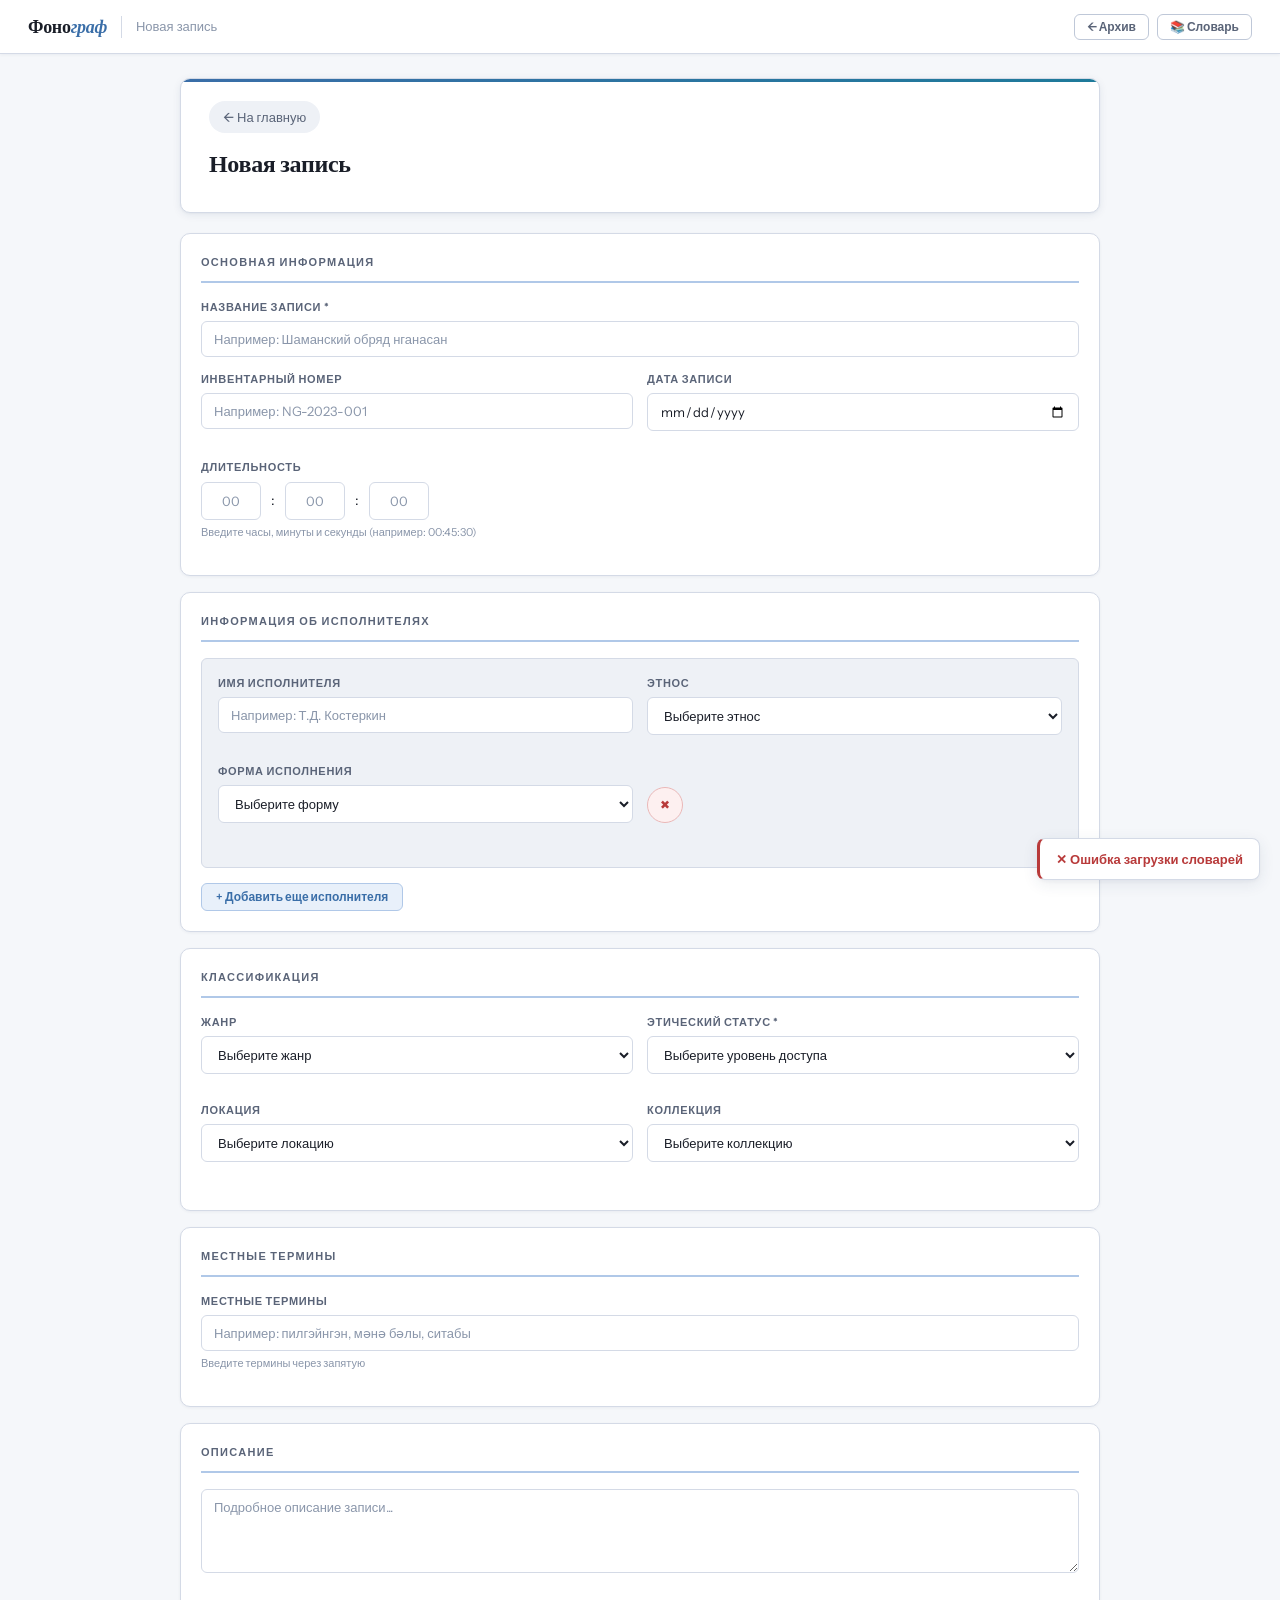
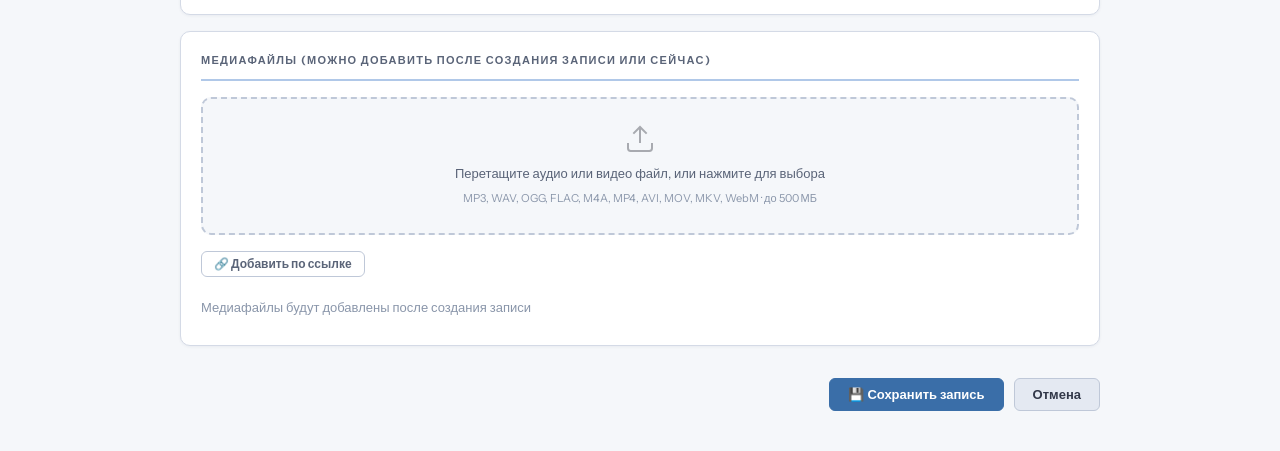
==== commit 95824e29: "vers 5.0" ====
--- a/templates/add_recording.html
+++ b/templates/add_recording.html
@@ -29,12 +29,13 @@
             <h3>Основная информация</h3>
             <div class="form-group">
                 <label for="title">Название записи *</label>
-                <input type="text" id="title" name="title" required>
+                <input type="text" id="title" name="title" required placeholder="Например: Шаманский обряд нганасан">
             </div>
             <div class="form-row">
                 <div class="form-group">
                     <label for="inventory_number">Инвентарный номер</label>
-                    <input type="text" id="inventory_number" name="inventory_number" placeholder="Например: NG-2023-001">
+                    <input type="text" id="inventory_number" name="inventory_number"
+                           placeholder="Например: NG-2023-001">
                 </div>
                 <div class="form-group">
                     <label for="recording_date">Дата записи</label>
@@ -44,14 +45,17 @@
             <div class="form-group">
                 <label>Длительность</label>
                 <div style="display: flex; gap: 10px; align-items: center;">
-                    <input type="number" id="duration_hours" placeholder="Часы" min="0" max="99" value="0" style="width: 80px; padding: 10px;">
+                    <input type="text" id="duration_hours" placeholder="00" maxlength="2"
+                           style="width: 60px; padding: 10px; text-align: center;" value="">
                     <span>:</span>
-                    <input type="number" id="duration_minutes" placeholder="Минуты" min="0" max="59" value="0" style="width: 80px; padding: 10px;">
+                    <input type="text" id="duration_minutes" placeholder="00" maxlength="2"
+                           style="width: 60px; padding: 10px; text-align: center;" value="">
                     <span>:</span>
-                    <input type="number" id="duration_seconds" placeholder="Секунды" min="0" max="59" value="0" style="width: 80px; padding: 10px;">
+                    <input type="text" id="duration_seconds" placeholder="00" maxlength="2"
+                           style="width: 60px; padding: 10px; text-align: center;" value="">
                 </div>
                 <input type="hidden" id="duration" name="duration">
-                <small class="form-hint">Введите часы, минуты и секунды</small>
+                <small class="form-hint">Введите часы, минуты и секунды (например: 00:45:30)</small>
             </div>
         </div>
 
@@ -71,7 +75,9 @@
                     </select>
                     <div id="new-genre-container" style="display: none;" class="new-item-input">
                         <input type="text" id="new-genre" placeholder="Введите название нового жанра">
-                        <button type="button" onclick="addNewItem('genres', 'new-genre', 'genre')" class="btn-add-new">Добавить жанр</button>
+                        <button type="button" onclick="addNewItem('genres', 'new-genre', 'genre')" class="btn-add-new">
+                            Добавить жанр
+                        </button>
                     </div>
                 </div>
                 <div class="form-group">
@@ -92,7 +98,9 @@
                     </select>
                     <div id="new-location-container" style="display: none;" class="new-item-input">
                         <input type="text" id="new-location" placeholder="Введите название новой локации">
-                        <button type="button" onclick="addNewItem('locations', 'new-location', 'location')" class="btn-add-new">Добавить локацию</button>
+                        <button type="button" onclick="addNewItem('locations', 'new-location', 'location')"
+                                class="btn-add-new">Добавить локацию
+                        </button>
                     </div>
                 </div>
                 <div class="form-group">
@@ -102,7 +110,9 @@
                     </select>
                     <div id="new-collection-container" style="display: none;" class="new-item-input">
                         <input type="text" id="new-collection" placeholder="Введите название новой коллекции">
-                        <button type="button" onclick="addNewItem('collections', 'new-collection', 'collection')" class="btn-add-new">Добавить коллекцию</button>
+                        <button type="button" onclick="addNewItem('collections', 'new-collection', 'collection')"
+                                class="btn-add-new">Добавить коллекцию
+                        </button>
                     </div>
                 </div>
             </div>
@@ -112,7 +122,8 @@
             <h3>Местные термины</h3>
             <div class="form-group">
                 <label for="local_terms">Местные термины</label>
-                <input type="text" id="local_terms" name="local_terms" placeholder="Например: пилгэйнгэн, мәнә бәлы, ситабы">
+                <input type="text" id="local_terms" name="local_terms"
+                       placeholder="Например: пилгэйнгэн, мәнә бәлы, ситабы">
                 <small class="form-hint">Введите термины через запятую</small>
             </div>
         </div>
@@ -120,7 +131,45 @@
         <div class="form-section">
             <h3>Описание</h3>
             <div class="form-group">
-                <textarea id="description" name="description" rows="4"></textarea>
+                <textarea id="description" name="description" rows="4"
+                          placeholder="Подробное описание записи..."></textarea>
+            </div>
+        </div>
+
+        <!-- Медиафайлы -->
+        <div class="form-section">
+            <h3>Медиафайлы (можно добавить после создания записи или сейчас)</h3>
+
+            <!-- Upload zone для файлов -->
+            <div class="upload-zone" id="upload-zone" onclick="document.getElementById('file-input').click()"
+                 ondragover="onDragOver(event)" ondragleave="onDragLeave(event)" ondrop="onDrop(event)">
+                <input type="file" id="file-input" accept="audio/*,video/*" onchange="onFileChosen(event)"
+                       style="display:none">
+                <svg width="32" height="32" viewBox="0 0 24 24" fill="none" stroke="currentColor" stroke-width="1.5">
+                    <path d="M21 15v4a2 2 0 0 1-2 2H5a2 2 0 0 1-2-2v-4"/>
+                    <polyline points="17 8 12 3 7 8"/>
+                    <line x1="12" y1="3" x2="12" y2="15"/>
+                </svg>
+                <p>Перетащите аудио или видео файл, или нажмите для выбора</p>
+                <small>MP3, WAV, OGG, FLAC, M4A, MP4, AVI, MOV, MKV, WebM · до 500 МБ</small>
+            </div>
+
+            <div class="upload-progress" id="upload-progress" style="display:none">
+                <div class="progress-text" id="progress-text">Загрузка…</div>
+                <div class="progress-bar">
+                    <div class="progress-fill" id="progress-fill" style="width:0%"></div>
+                </div>
+            </div>
+
+            <div style="margin-bottom:12px">
+                <button type="button" class="btn btn-ghost btn-sm" onclick="openLinkModal()">🔗 Добавить по ссылке
+                </button>
+            </div>
+
+            <div class="media-list" id="media-list">
+                <div style="color:var(--muted);font-size:13px;padding:8px 0">Медиафайлы будут добавлены после создания
+                    записи
+                </div>
             </div>
         </div>
 
@@ -132,6 +181,39 @@
 </div>
 
 <div class="toast-area" id="toast-area"></div>
+
+<!-- Modal для добавления ссылки -->
+<div class="modal-backdrop" id="link-modal" style="display:none" onclick="if(event.target===this)closeLinkModal()">
+    <div class="modal-box">
+        <div class="modal-header">
+            <div class="modal-title">Добавить медиа по ссылке</div>
+            <button class="modal-close" onclick="closeLinkModal()">✕</button>
+        </div>
+        <div class="modal-body">
+            <div class="modal-field">
+                <label>URL ссылки *</label>
+                <input type="url" id="link-url" placeholder="https://www.youtube.com/watch?v=... или любой другой URL"
+                       style="width:100%">
+            </div>
+            <div class="modal-field">
+                <label>Название (опционально)</label>
+                <input type="text" id="link-label" placeholder="Например: Интервью с носителем">
+            </div>
+            <div class="modal-field">
+                <label>Тип контента</label>
+                <select id="link-type">
+                    <option value="video">🎬 Видео</option>
+                    <option value="audio">🎵 Аудио</option>
+                </select>
+            </div>
+            <small class="form-hint">Поддерживаются любые внешние ссылки. Для YouTube/Vimeo будет встроен плеер.</small>
+        </div>
+        <div class="modal-footer">
+            <button class="btn btn-ghost" onclick="closeLinkModal()">Отмена</button>
+            <button class="btn btn-primary" onclick="addMediaLink()">➕ Добавить ссылку</button>
+        </div>
+    </div>
+</div>
 
 <script>
     let vocabularyData = {
@@ -142,6 +224,8 @@
         instruments: []
     };
     let performerCounter = 0;
+    let pendingMediaFiles = []; // Для временного хранения медиа до сохранения записи
+    let currentRecordingId = null;
 
     function toast(msg, type = 'ok') {
         const area = document.getElementById('toast-area');
@@ -156,7 +240,7 @@
         }, 2800);
     }
 
-    document.addEventListener('DOMContentLoaded', async function() {
+    document.addEventListener('DOMContentLoaded', async function () {
         await loadAllVocabulary();
         addPerformer();
         setupDurationListener();
@@ -165,21 +249,28 @@
 
     function setupDurationListener() {
         function updateDuration() {
-            const hours = document.getElementById('duration_hours').value || 0;
-            const minutes = document.getElementById('duration_minutes').value || 0;
-            const seconds = document.getElementById('duration_seconds').value || 0;
+            let hours = document.getElementById('duration_hours').value;
+            let minutes = document.getElementById('duration_minutes').value;
+            let seconds = document.getElementById('duration_seconds').value;
+
+            hours = hours ? String(parseInt(hours) || 0).padStart(2, '0') : '00';
+            minutes = minutes ? String(parseInt(minutes) || 0).padStart(2, '0') : '00';
+            seconds = seconds ? String(parseInt(seconds) || 0).padStart(2, '0') : '00';
+
             let durationStr = '';
             if (parseInt(hours) > 0) {
-                durationStr = `${String(parseInt(hours)).padStart(2, '0')}:${String(parseInt(minutes)).padStart(2, '0')}:${String(parseInt(seconds)).padStart(2, '0')}`;
+                durationStr = `${hours}:${minutes}:${seconds}`;
             } else {
-                durationStr = `${String(parseInt(minutes)).padStart(2, '0')}:${String(parseInt(seconds)).padStart(2, '0')}`;
+                durationStr = `${minutes}:${seconds}`;
             }
             const durationField = document.getElementById('duration');
             if (durationField) durationField.value = durationStr;
         }
+
         const hoursField = document.getElementById('duration_hours');
         const minutesField = document.getElementById('duration_minutes');
         const secondsField = document.getElementById('duration_seconds');
+
         if (hoursField) hoursField.addEventListener('input', updateDuration);
         if (minutesField) minutesField.addEventListener('input', updateDuration);
         if (secondsField) secondsField.addEventListener('input', updateDuration);
@@ -276,21 +367,21 @@
     function setupEventListeners() {
         const genreSelect = document.getElementById('genre');
         if (genreSelect) {
-            genreSelect.addEventListener('change', function(e) {
+            genreSelect.addEventListener('change', function (e) {
                 const container = document.getElementById('new-genre-container');
                 if (container) container.style.display = e.target.value === 'new' ? 'flex' : 'none';
             });
         }
         const locationSelect = document.getElementById('location');
         if (locationSelect) {
-            locationSelect.addEventListener('change', function(e) {
+            locationSelect.addEventListener('change', function (e) {
                 const container = document.getElementById('new-location-container');
                 if (container) container.style.display = e.target.value === 'new' ? 'flex' : 'none';
             });
         }
         const collectionSelect = document.getElementById('collection');
         if (collectionSelect) {
-            collectionSelect.addEventListener('change', function(e) {
+            collectionSelect.addEventListener('change', function (e) {
                 const container = document.getElementById('new-collection-container');
                 if (container) container.style.display = e.target.value === 'new' ? 'flex' : 'none';
             });
@@ -530,6 +621,251 @@
         return true;
     }
 
+    // ========== МЕДИА ФУНКЦИИ ==========
+    function getEmbedUrl(url) {
+        if (!url) return null;
+
+        // YouTube
+        let match = url.match(/(?:youtube\.com\/watch\?v=|youtu\.be\/)([a-zA-Z0-9_-]{11})/);
+        if (match) return `https://www.youtube.com/embed/${match[1]}`;
+
+        // YouTube Shorts
+        match = url.match(/youtube\.com\/shorts\/([a-zA-Z0-9_-]{11})/);
+        if (match) return `https://www.youtube.com/embed/${match[1]}`;
+
+        // YouTube embed уже готовый
+        if (url.includes('youtube.com/embed/')) return url;
+
+        // Vimeo
+        match = url.match(/vimeo\.com\/(\d+)/);
+        if (match) return `https://player.vimeo.com/video/${match[1]}`;
+
+        // Rutube - несколько форматов
+        match = url.match(/rutube\.ru\/video\/([a-f0-9]+)/i);
+        if (match) return `https://rutube.ru/play/embed/${match[1]}`;
+
+        match = url.match(/rutube\.ru\/play\/embed\/([a-f0-9]+)/i);
+        if (match) return url;
+
+        match = url.match(/rutube\.ru\/video\/embed\/([a-f0-9]+)/i);
+        if (match) return `https://rutube.ru/play/embed/${match[1]}`;
+
+        // VK Video - несколько вариантов
+        // Формат: https://vk.com/video-123456_789012
+        match = url.match(/vk\.com\/video(-?\d+)_(\d+)/);
+        if (match) {
+            const oid = match[1];
+            const id = match[2];
+            return `https://vk.com/video_ext.php?oid=${oid}&id=${id}&hd=2&autoplay=0`;
+        }
+
+        // Формат: https://vk.com/video_ext.php?oid=-123456&id=789012
+        match = url.match(/vk\.com\/video_ext\.php\?oid=(-?\d+)&id=(\d+)/);
+        if (match) return url;
+
+        // Формат: https://vkvideo.ru/video-123456_789012
+        match = url.match(/vkvideo\.ru\/video(-?\d+)_(\d+)/);
+        if (match) {
+            const oid = match[1];
+            const id = match[2];
+            return `https://vk.com/video_ext.php?oid=${oid}&id=${id}&hd=2&autoplay=0`;
+        }
+
+        // OK.ru (Одноклассники)
+        match = url.match(/ok\.ru\/video\/(\d+)/);
+        if (match) return `https://ok.ru/videoembed/${match[1]}`;
+
+        match = url.match(/ok\.ru\/videoembed\/(\d+)/);
+        if (match) return url;
+
+        // Dzen.ru (Яндекс.Дзен)
+        match = url.match(/dzen\.ru\/video\/watch\/([a-zA-Z0-9_-]+)/);
+        if (match) return `https://dzen.ru/embed/${match[1]}`;
+
+        match = url.match(/dzen\.ru\/embed\/([a-zA-Z0-9_-]+)/);
+        if (match) return url;
+
+
+        return null;
+    }
+
+    function formatSize(bytes) {
+        if (!bytes) return '';
+        if (bytes < 1024) return bytes + ' Б';
+        if (bytes < 1048576) return (bytes / 1024).toFixed(1) + ' КБ';
+        return (bytes / 1048576).toFixed(1) + ' МБ';
+    }
+
+    function escapeHtml(text) {
+        if (!text) return '';
+        return String(text).replace(/&/g, '&amp;').replace(/</g, '&lt;').replace(/>/g, '&gt;').replace(/"/g, '&quot;').replace(/'/g, '&#039;');
+    }
+
+    function renderMediaItem(m) {
+        const isAudio = m.file_type === 'audio';
+        const isLink = m.type === 'link';
+        const iconCls = isLink ? 'link' : (isAudio ? 'audio' : 'video');
+        const icon = isLink ? '🔗' : (isAudio ? '🎵' : '🎬');
+        const label = m.original_name || m.label || (isLink ? m.url : 'Медиа') || 'Медиа';
+
+        let playerHtml = '';
+        if (!isLink && m.stored_name) {
+            playerHtml = `<div style="margin:8px 0">
+                ${isAudio
+                ? `<audio controls preload="none" src="/api/media/${escapeHtml(m.stored_name)}"></audio>`
+                : `<video controls preload="none" src="/api/media/${escapeHtml(m.stored_name)}"></video>`}
+            </div>`;
+        } else if (isLink && m.url) {
+            const embed = getEmbedUrl(m.url);
+            playerHtml = embed
+                ? `<div style="margin:8px 0"><iframe src="${embed}" frameborder="0" allowfullscreen style="width:100%;border-radius:6px;min-height:200px"></iframe></div>`
+                : `<div class="media-url">🔗 <a href="${escapeHtml(m.url)}" target="_blank" rel="noopener noreferrer">${escapeHtml(m.label || m.url)}</a></div>`;
+        }
+
+        return `<div class="media-item" id="mi-${m.id || Date.now()}">
+            <div class="media-item-header">
+                <div class="media-icon ${iconCls}">${icon}</div>
+                <div class="media-name" title="${escapeHtml(label)}">${escapeHtml(label)}</div>
+                ${!isLink && m.size ? `<div class="media-size">${formatSize(m.size)}</div>` : ''}
+                ${!isLink && !m.id ? '<span class="media-size" style="color:var(--green)">⏳ Будет загружено после сохранения</span>' : ''}
+            </div>
+            ${playerHtml}
+        </div>`;
+    }
+
+    function updateMediaList() {
+        const container = document.getElementById('media-list');
+        if (pendingMediaFiles.length === 0) {
+            container.innerHTML = '<div style="color:var(--muted);font-size:13px;padding:8px 0">Медиафайлы не добавлены</div>';
+            return;
+        }
+        container.innerHTML = pendingMediaFiles.map(m => renderMediaItem(m)).join('');
+    }
+
+    function onDragOver(e) {
+        e.preventDefault();
+        document.getElementById('upload-zone').classList.add('drag-over');
+    }
+
+    function onDragLeave(e) {
+        document.getElementById('upload-zone').classList.remove('drag-over');
+    }
+
+    function onDrop(e) {
+        e.preventDefault();
+        document.getElementById('upload-zone').classList.remove('drag-over');
+        const file = e.dataTransfer.files[0];
+        if (file) addPendingFile(file);
+    }
+
+    function onFileChosen(e) {
+        const file = e.target.files[0];
+        if (file) addPendingFile(file);
+        e.target.value = '';
+    }
+
+    function addPendingFile(file) {
+        const allowed = /\.(mp3|wav|ogg|flac|m4a|aac|wma|mp4|avi|mov|mkv|webm|wmv|flv)$/i;
+        if (!allowed.test(file.name)) {
+            toast('Недопустимый формат файла', 'err');
+            return;
+        }
+        if (file.size > 500 * 1024 * 1024) {
+            toast('Файл слишком большой (макс. 500 МБ)', 'err');
+            return;
+        }
+
+        const fileType = file.type.startsWith('audio/') ? 'audio' : 'video';
+        pendingMediaFiles.push({
+            id: `temp_${Date.now()}_${Math.random()}`,
+            type: 'file',
+            original_name: file.name,
+            file: file,
+            file_type: fileType,
+            size: file.size
+        });
+        updateMediaList();
+        toast(`Файл «${file.name}» добавлен к записи`, 'ok');
+    }
+
+    function openLinkModal() {
+        document.getElementById('link-url').value = '';
+        document.getElementById('link-label').value = '';
+        document.getElementById('link-type').value = 'video';
+        document.getElementById('link-modal').style.display = 'flex';
+    }
+
+    function closeLinkModal() {
+        document.getElementById('link-modal').style.display = 'none';
+    }
+
+    function addMediaLink() {
+        const url = document.getElementById('link-url').value.trim();
+        const label = document.getElementById('link-label').value.trim();
+        const fileType = document.getElementById('link-type').value;
+
+        if (!url) {
+            toast('Введите URL ссылки', 'err');
+            return;
+        }
+        if (!url.startsWith('http://') && !url.startsWith('https://')) {
+            toast('URL должен начинаться с http:// или https://', 'err');
+            return;
+        }
+
+        pendingMediaFiles.push({
+            id: `link_${Date.now()}_${Math.random()}`,
+            type: 'link',
+            url: url,
+            label: label || url,
+            file_type: fileType
+        });
+        updateMediaList();
+        closeLinkModal();
+        toast('Ссылка добавлена к записи', 'ok');
+    }
+
+    async function uploadPendingMedia(recordingId) {
+        for (let i = 0; i < pendingMediaFiles.length; i++) {
+            const m = pendingMediaFiles[i];
+            if (m.type === 'file' && m.file) {
+                const fd = new FormData();
+                fd.append('file', m.file);
+                try {
+                    const response = await fetch(`/api/recording/${recordingId}/upload_media`, {
+                        method: 'POST',
+                        body: fd
+                    });
+                    const result = await response.json();
+                    if (result.status !== 'success') {
+                        console.error(`Ошибка загрузки файла ${m.original_name}:`, result.message);
+                    }
+                } catch (error) {
+                    console.error(`Ошибка загрузки файла ${m.original_name}:`, error);
+                }
+            } else if (m.type === 'link' && m.url) {
+                try {
+                    const response = await fetch(`/api/recording/${recordingId}/add_media_link`, {
+                        method: 'POST',
+                        headers: {'Content-Type': 'application/json'},
+                        body: JSON.stringify({
+                            url: m.url,
+                            label: m.label,
+                            file_type: m.file_type
+                        })
+                    });
+                    const result = await response.json();
+                    if (result.status !== 'success') {
+                        console.error(`Ошибка добавления ссылки ${m.url}:`, result.message);
+                    }
+                } catch (error) {
+                    console.error(`Ошибка добавления ссылки ${m.url}:`, error);
+                }
+            }
+        }
+    }
+
+    // Сохранение записи
     document.getElementById('add-recording-form').addEventListener('submit', async (e) => {
         e.preventDefault();
         const durationInput = document.getElementById('duration');
@@ -538,11 +874,13 @@
             toast('Неверный формат длительности!\nИспользуйте ММ:СС или ЧЧ:ММ:СС', 'err');
             return;
         }
+
         const formData = new FormData(e.target);
         const performers = [];
         const performerNames = formData.getAll('performer_name[]');
         const performerEthnos = formData.getAll('performer_ethnos[]');
         const performerPerformanceForms = formData.getAll('performer_performance_form[]');
+
         for (let i = 0; i < performerNames.length; i++) {
             if (performerNames[i] && performerNames[i].trim()) {
                 let ethnos = performerEthnos[i];
@@ -562,6 +900,7 @@
                 });
             }
         }
+
         const localTermsStr = formData.get('local_terms') || '';
         const localTerms = localTermsStr.split(',').map(t => t.trim()).filter(t => t);
         let genre = formData.get('genre');
@@ -570,6 +909,7 @@
         if (location === 'new') location = '';
         let collection = formData.get('collection');
         if (collection === 'new') collection = '';
+
         const data = {
             title: formData.get('title'),
             inventory_number: formData.get('inventory_number'),
@@ -583,6 +923,7 @@
             local_terms: localTerms,
             description: formData.get('description')
         };
+
         try {
             const response = await fetch('/api/add_recording', {
                 method: 'POST',
@@ -591,8 +932,14 @@
             });
             const result = await response.json();
             if (result.status === 'success') {
+                const newId = result.id;
+                // Загружаем медиафайлы
+                if (pendingMediaFiles.length > 0) {
+                    toast('Запись создана, загрузка медиафайлов...', 'ok');
+                    await uploadPendingMedia(newId);
+                }
                 toast('Запись успешно добавлена!', 'ok');
-                setTimeout(() => window.location.href = '/', 1000);
+                setTimeout(() => window.location.href = `/recording/${newId}`, 1500);
             } else {
                 toast('Ошибка при добавлении: ' + result.message, 'err');
             }
--- a/static/css/style.css
+++ b/static/css/style.css
@@ -1,50 +1,56 @@
 /* ═══════════════════════════════════════════════════════════════
    ФонограммАрхив · единая таблица стилей
    Шрифты: Fraunces (display) + Instrument Sans (body) + JetBrains Mono
-   Тема: светлая архивно-документальная, тёплые тона
+   Тема: спокойная голубовато-серая, архивно-документальная
    ═══════════════════════════════════════════════════════════════ */
 @import url('https://fonts.googleapis.com/css2?family=Fraunces:ital,opsz,wght@0,9..144,400;0,9..144,600;0,9..144,700;1,9..144,400&family=Instrument+Sans:wght@400;500;600;700&family=JetBrains+Mono:wght@400;500&display=swap');
 
 
 /* ─── ТОКЕНЫ ──────────────────────────────────────────────────── */
 :root {
-  /* Поверхности */
-  --bg:        #faf8f5;
+  /* Поверхности — холодно-белые с лёгким голубым оттенком */
+  --bg:        #f5f7fa;
   --bg2:       #ffffff;
-  --bg3:       #f4f1ec;
-  --bg4:       #ece8e1;
-  --bg5:       #e4dfd7;
+  --bg3:       #eef1f6;
+  --bg4:       #e4e9f2;
+  --bg5:       #d8dfe9;
 
   /* Границы */
-  --bd:        #ddd8d0;
-  --bd2:       #ccc6bc;
-  --bd3:       #b8b0a4;
+  --bd:        #d4dae6;
+  --bd2:       #bfc8d8;
+  --bd3:       #a8b4c8;
 
   /* Текст */
-  --tx:        #1a1814;
-  --tx2:       #3d3a35;
-  --tx3:       #6b6660;
-  --muted:     #998f85;
-
-  /* Акценты */
-  --blue:      #2056c8;
-  --blue-lt:   #e8eef9;
-  --blue-bd:   #b8ccee;
-  --red:       #c42020;
+  --tx:        #1a1e28;
+  --tx2:       #323849;
+  --tx3:       #5a6478;
+  --muted:     #8a96aa;
+
+  /* Основной акцент — спокойный стально-голубой */
+  --blue:      #3a6ea8;
+  --blue-lt:   #e8f0fa;
+  --blue-bd:   #b0c8e8;
+  --blue-dk:   #2a5286;
+
+  /* Вспомогательные */
+  --red:       #b83a3a;
   --red-lt:    #fdf0f0;
-  --red-bd:    #f0bbbb;
-  --green:     #1a7a3c;
-  --green-lt:  #edf7f1;
-  --green-bd:  #a8ddb8;
-  --amber:     #b85c00;
-  --amber-lt:  #fff8ee;
-  --amber-bd:  #f0d0a0;
-  --violet:    #6030b8;
-  --violet-lt: #f3eeff;
-  --violet-bd: #ccb8f0;
-  --cyan:      #0878a0;
-  --cyan-lt:   #eaf6fb;
-  --cyan-bd:   #a8d8ec;
+  --red-bd:    #eab8b8;
+  --green:     #2e7d5a;
+  --green-lt:  #eaf5f0;
+  --green-bd:  #9dd0ba;
+  --amber:     #a05e10;
+  --amber-lt:  #fef6e8;
+  --amber-bd:  #e8c88a;
+  --violet:    #5a42a0;
+  --violet-lt: #f0ecff;
+  --violet-bd: #c0aee8;
+  --cyan:      #1e7a9a;
+  --cyan-lt:   #e6f5fa;
+  --cyan-bd:   #90cce0;
+  --slate:     #4a6080;
+  --slate-lt:  #edf1f7;
+  --slate-bd:  #b0bece;
 
   /* Категории словаря */
   --c-eth:    var(--blue);
@@ -59,17 +65,19 @@
   --c-col-lt: var(--violet-lt);
   --c-trm:    var(--cyan);
   --c-trm-lt: var(--cyan-lt);
+  --c-perf:   var(--slate);
+  --c-perf-lt:var(--slate-lt);
 
   /* Форма */
   --r:     10px;
   --r-sm:  6px;
   --r-xs:  4px;
 
-  /* Тени */
-  --sh-xs: 0 1px 2px rgba(0,0,0,.06);
-  --sh-sm: 0 2px 6px rgba(0,0,0,.07), 0 1px 2px rgba(0,0,0,.04);
-  --sh:    0 4px 14px rgba(0,0,0,.08), 0 2px 4px rgba(0,0,0,.04);
-  --sh-lg: 0 10px 32px rgba(0,0,0,.10), 0 4px 8px rgba(0,0,0,.05);
+  /* Тени — мягче, холоднее */
+  --sh-xs: 0 1px 3px rgba(30,50,90,.06);
+  --sh-sm: 0 2px 8px rgba(30,50,90,.08), 0 1px 2px rgba(30,50,90,.04);
+  --sh:    0 4px 16px rgba(30,50,90,.09), 0 2px 4px rgba(30,50,90,.04);
+  --sh-lg: 0 10px 36px rgba(30,50,90,.11), 0 4px 8px rgba(30,50,90,.05);
 }
 
 /* ─── RESET ───────────────────────────────────────────────────── */
@@ -112,26 +120,26 @@
   line-height: 1;
 }
 
-.btn-primary  { background: var(--blue);     color: #fff; border-color: var(--blue); }
-.btn-secondary{ background: var(--bg4);      color: var(--tx2); border-color: var(--bd2); }
-.btn-success  { background: var(--green);    color: #fff; border-color: var(--green); }
-.btn-info     { background: var(--amber);    color: #fff; border-color: var(--amber); }
-.btn-warning  { background: var(--amber-lt); color: var(--amber); border-color: var(--amber-bd); }
-.btn-danger   { background: var(--red-lt);   color: var(--red);   border-color: var(--red-bd); }
-.btn-vocab    { background: var(--violet);   color: #fff; border-color: var(--violet); }
-.btn-save     { background: var(--green);    color: #fff; border-color: var(--green); }
-.btn-cancel   { background: var(--bg4);      color: var(--tx2); border-color: var(--bd2); }
-.btn-ghost    { background: transparent;     color: var(--tx3); border-color: var(--bd2); }
-.btn-add      { background: var(--blue-lt);  color: var(--blue); border-color: var(--blue-bd); padding: 7px 14px; font-size: 12px; }
-.btn-add-new  { background: var(--green-lt); color: var(--green); border-color: var(--green-bd); padding: 6px 12px; font-size: 12px; }
-
-.btn-primary:hover  { filter: brightness(1.08); box-shadow: 0 3px 10px rgba(32,86,200,.3); }
+.btn-primary  { background: var(--blue);      color: #fff; border-color: var(--blue); }
+.btn-secondary{ background: var(--bg4);       color: var(--tx2); border-color: var(--bd2); }
+.btn-success  { background: var(--green);     color: #fff; border-color: var(--green); }
+.btn-info     { background: var(--slate);     color: #fff; border-color: var(--slate); }
+.btn-warning  { background: var(--amber-lt);  color: var(--amber); border-color: var(--amber-bd); }
+.btn-danger   { background: var(--red-lt);    color: var(--red);   border-color: var(--red-bd); }
+.btn-vocab    { background: var(--violet);    color: #fff; border-color: var(--violet); }
+.btn-save     { background: var(--green);     color: #fff; border-color: var(--green); }
+.btn-cancel   { background: var(--bg4);       color: var(--tx2); border-color: var(--bd2); }
+.btn-ghost    { background: transparent;      color: var(--tx3); border-color: var(--bd2); }
+.btn-add      { background: var(--blue-lt);   color: var(--blue); border-color: var(--blue-bd); padding: 7px 14px; font-size: 12px; }
+.btn-add-new  { background: var(--green-lt);  color: var(--green); border-color: var(--green-bd); padding: 6px 12px; font-size: 12px; }
+
+.btn-primary:hover  { background: var(--blue-dk); box-shadow: 0 3px 12px rgba(58,110,168,.35); }
 .btn-secondary:hover{ background: var(--bg5); }
-.btn-success:hover  { filter: brightness(1.08); box-shadow: 0 3px 10px rgba(26,122,60,.3); }
-.btn-info:hover     { filter: brightness(1.08); }
-.btn-warning:hover  { background: #fff0dc; }
-.btn-danger:hover   { background: #fee2e2; }
-.btn-vocab:hover    { background: #4f20a0; box-shadow: 0 3px 10px rgba(96,48,184,.3); }
+.btn-success:hover  { filter: brightness(1.08); box-shadow: 0 3px 10px rgba(46,125,90,.3); }
+.btn-info:hover     { filter: brightness(1.1); }
+.btn-warning:hover  { background: #fff5e0; }
+.btn-danger:hover   { background: #fde8e8; }
+.btn-vocab:hover    { filter: brightness(1.08); box-shadow: 0 3px 10px rgba(90,66,160,.3); }
 .btn-save:hover     { filter: brightness(1.08); }
 .btn-ghost:hover    { background: var(--bg3); color: var(--tx2); }
 
@@ -166,7 +174,7 @@
 }
 input:focus, select:focus, textarea:focus {
   border-color: var(--blue);
-  box-shadow: 0 0 0 3px rgba(32,86,200,.1);
+  box-shadow: 0 0 0 3px rgba(58,110,168,.12);
 }
 input::placeholder, textarea::placeholder { color: var(--muted); }
 select option { background: var(--bg2); }
@@ -212,6 +220,7 @@
 .chip-amber   { background: var(--amber-lt);  border: 1px solid var(--amber-bd);  color: var(--amber); }
 .chip-violet  { background: var(--violet-lt); border: 1px solid var(--violet-bd); color: var(--violet); }
 .chip-cyan    { background: var(--cyan-lt);   border: 1px solid var(--cyan-bd);   color: var(--cyan); }
+.chip-slate   { background: var(--slate-lt);  border: 1px solid var(--slate-bd);  color: var(--slate); }
 
 /* Status badges */
 .status-badge      { display: inline-block; padding: 4px 12px; border-radius: var(--r-xs); font-weight: 600; font-size: .85em; }
@@ -261,7 +270,7 @@
    ═══════════════════════════════════════════════════════════════ */
 .modal-backdrop {
   position: fixed; inset: 0;
-  background: rgba(26,24,20,.5);
+  background: rgba(20,30,50,.45);
   backdrop-filter: blur(5px);
   z-index: 200;
   display: flex; align-items: center; justify-content: center; padding: 16px;
@@ -324,13 +333,13 @@
 
 /* Header */
 .header {
-  background: linear-gradient(135deg, #1a2e52 0%, #2056c8 100%);
+  background: linear-gradient(135deg, #1e3a5c 0%, #3a6ea8 100%);
   color: #fff; padding: 30px 28px; text-align: center;
   position: relative;
 }
 .header::after {
   content: ''; position: absolute; bottom: 0; left: 0; right: 0; height: 3px;
-  background: linear-gradient(90deg, #93c5fd, #a5b4fc, #c4b5fd);
+  background: linear-gradient(90deg, #7eb8e8, #a0c8f0, #c0d8f8);
 }
 .header h1  { font-family: 'Fraunces', serif; font-size: 2.2em; font-weight: 700; margin-bottom: 6px; letter-spacing: -.4px; }
 .subtitle   { font-size: .95em; opacity: .78; font-weight: 400; letter-spacing: .2px; }
@@ -412,7 +421,7 @@
 }
 .result-card::before {
   content: ''; position: absolute; top: 0; left: 0; right: 0; height: 2px;
-  background: linear-gradient(90deg, var(--blue), #818cf8);
+  background: linear-gradient(90deg, var(--blue), var(--cyan));
   opacity: 0; transition: opacity .18s;
 }
 .result-card:hover { transform: translateY(-3px); box-shadow: var(--sh); border-color: var(--bd2); }
@@ -442,7 +451,7 @@
 }
 .page-hero::before {
   content: ''; position: absolute; top: 0; left: 0; right: 0; height: 3px;
-  background: linear-gradient(90deg, var(--blue), var(--violet));
+  background: linear-gradient(90deg, var(--blue), var(--cyan));
 }
 .page-hero h1 {
   font-family: 'Fraunces', serif; font-size: 24px; font-weight: 700;
@@ -489,8 +498,66 @@
   border-radius: var(--r-sm); padding: 10px 12px; margin-bottom: 8px;
 }
 
-/* ═══════════════════════════════════════════════════════════════
-   DETAIL PAGE — recording_detail.html (унифицированный)
+/* ─── Media upload zone (in add/edit forms) ───────────────────── */
+.upload-zone {
+  border: 2px dashed var(--bd2); border-radius: var(--r);
+  padding: 24px; text-align: center; cursor: pointer;
+  transition: all .2s; background: var(--bg); margin-bottom: 16px;
+}
+.upload-zone:hover, .upload-zone.drag-over {
+  border-color: var(--blue); background: var(--blue-lt);
+}
+.upload-zone svg   { opacity: .35; display: block; margin: 0 auto 8px; }
+.upload-zone p     { font-size: 13px; color: var(--tx3); margin-bottom: 4px; }
+.upload-zone small { font-size: 11px; color: var(--muted); }
+
+.upload-progress { margin-bottom: 16px; padding: 12px 14px; background: var(--blue-lt); border: 1px solid var(--blue-bd); border-radius: var(--r-sm); }
+.progress-text   { font-size: 12px; color: var(--blue); margin-bottom: 7px; font-weight: 600; }
+.progress-bar    { height: 5px; background: var(--bd2); border-radius: 3px; overflow: hidden; }
+.progress-fill   { height: 100%; background: var(--blue); border-radius: 3px; transition: width .2s; }
+
+.media-list { display: flex; flex-direction: column; gap: 10px; }
+.media-item {
+  background: var(--bg3); border: 1px solid var(--bd);
+  border-radius: var(--r-sm); padding: 12px 15px;
+}
+.media-item-header { display: flex; align-items: center; gap: 12px; margin-bottom: 10px; }
+.media-icon {
+  width: 36px; height: 36px; border-radius: 8px; flex-shrink: 0;
+  display: flex; align-items: center; justify-content: center; font-size: 16px;
+}
+.media-icon.audio { background: var(--blue-lt); }
+.media-icon.video { background: var(--violet-lt); }
+.media-icon.link  { background: var(--cyan-lt); }
+.media-name { font-size: 13px; font-weight: 600; flex: 1; word-break: break-word; }
+.media-size { font-family: 'JetBrains Mono', monospace; font-size: 11px; color: var(--muted); flex-shrink: 0; }
+.media-url  { font-size: 11px; color: var(--muted); word-break: break-all; margin-bottom: 8px; }
+.media-actions { display: flex; gap: 6px; flex-wrap: wrap; }
+audio, video { width: 100%; border-radius: var(--r-sm); outline: none; }
+audio { height: 42px; }
+video { max-height: 280px; background: #1a1a1a; border-radius: var(--r-sm); }
+
+/* Дополнительные стили для иконок платформ */
+.media-icon.youtube { background: #ff000020; color: #ff0000; }
+.media-icon.rutube { background: #00a2ff20; color: #00a2ff; }
+.media-icon.vk { background: #0077ff20; color: #0077ff; }
+.media-icon.ok { background: #ff990020; color: #ff9900; }
+.media-icon.dzen { background: #00000020; color: #000000; }
+.media-icon.vimeo { background: #1ab7ea20; color: #1ab7ea; }
+.media-icon.link { background: var(--cyan-lt); color: var(--cyan); }
+
+/* Адаптивный iframe для видео */
+.media-player iframe {
+    width: 100%;
+    border-radius: 8px;
+    min-height: 240px;
+}
+
+
+
+
+/* ═══════════════════════════════════════════════════════════════
+   DETAIL PAGE — recording_detail.html
    ═══════════════════════════════════════════════════════════════ */
 .detail-page { max-width: 980px; margin: 0 auto; padding: 24px 20px; }
 
@@ -501,7 +568,7 @@
 }
 .detail-hero::before {
   content: ''; position: absolute; top: 0; left: 0; right: 0; height: 3px;
-  background: linear-gradient(90deg, var(--blue), var(--violet));
+  background: linear-gradient(90deg, var(--blue), var(--cyan));
 }
 .detail-hero-title { font-family: 'Fraunces', serif; font-size: 22px; font-weight: 700; margin-bottom: 6px; }
 .detail-hero-inv   { font-family: 'JetBrains Mono', monospace; font-size: 12px; color: var(--muted); margin-bottom: 14px; }
@@ -535,50 +602,6 @@
 .perf-name { font-weight: 700; font-size: 14px; margin-bottom: 6px; }
 .perf-meta { display: flex; flex-wrap: wrap; gap: 5px; }
 
-/* Media section */
-.upload-zone {
-  border: 2px dashed var(--bd2); border-radius: var(--r);
-  padding: 24px; text-align: center; cursor: pointer;
-  transition: all .2s; background: var(--bg); margin-bottom: 16px;
-}
-.upload-zone:hover, .upload-zone.drag-over {
-  border-color: var(--blue); background: var(--blue-lt);
-}
-.upload-zone svg   { opacity: .35; display: block; margin: 0 auto 8px; }
-.upload-zone p     { font-size: 13px; color: var(--tx3); margin-bottom: 4px; }
-.upload-zone small { font-size: 11px; color: var(--muted); }
-
-.media-list { display: flex; flex-direction: column; gap: 10px; }
-.media-item {
-  background: var(--bg3); border: 1px solid var(--bd);
-  border-radius: var(--r-sm); padding: 12px 15px;
-}
-.media-item-header { display: flex; align-items: center; gap: 12px; margin-bottom: 10px; }
-.media-icon {
-  width: 36px; height: 36px; border-radius: 8px; flex-shrink: 0;
-  display: flex; align-items: center; justify-content: center; font-size: 16px;
-}
-.media-icon.audio { background: var(--blue-lt); }
-.media-icon.video { background: var(--violet-lt); }
-.media-icon.link  { background: var(--cyan-lt); }
-.media-name { font-size: 13px; font-weight: 600; flex: 1; word-break: break-word; }
-.media-size { font-family: 'JetBrains Mono', monospace; font-size: 11px; color: var(--muted); flex-shrink: 0; }
-.media-player { margin-top: 10px; margin-bottom: 10px; }
-audio, video { width: 100%; border-radius: var(--r-sm); outline: none; }
-audio { height: 42px; }
-video { max-height: 280px; background: #1a1a1a; border-radius: var(--r-sm); }
-.media-url { font-size: 11px; color: var(--muted); word-break: break-all; margin-bottom: 8px; }
-.media-actions { display: flex; gap: 6px; flex-wrap: wrap; }
-
-/* Form for adding media link */
-.link-add-form {
-  background: var(--bg); border: 1px solid var(--bd);
-  border-radius: var(--r-sm); padding: 14px; margin-bottom: 16px;
-}
-.link-add-form h4 { font-size: 12px; font-weight: 700; color: var(--tx3); margin-bottom: 10px; }
-.link-add-row { display: flex; gap: 10px; align-items: flex-end; flex-wrap: wrap; }
-.link-add-row .form-group { flex: 1; min-width: 160px; margin-bottom: 0; }
-
 /* ═══════════════════════════════════════════════════════════════
    VOCABULARY PAGE
    ═══════════════════════════════════════════════════════════════ */
@@ -586,7 +609,7 @@
 
 /* Sidebar */
 .vocab-sidebar {
-  width: 200px; flex-shrink: 0; background: var(--bg2);
+  width: 210px; flex-shrink: 0; background: var(--bg2);
   border-right: 1px solid var(--bd); padding: 18px 0;
   position: sticky; top: 54px; height: calc(100vh - 54px); overflow-y: auto;
 }
@@ -683,6 +706,19 @@
 .vc-actions { display: flex; gap: 6px; margin-top: 11px; padding-top: 9px; border-top: 1px solid var(--bd); }
 .vc-actions .btn { flex: 1; justify-content: center; }
 
+/* Performers in vocabulary */
+.perf-vc-desc { font-size: 12px; color: var(--tx3); line-height: 1.5; margin: 7px 0; }
+.perf-vc-recs { border-top: 1px solid var(--bd); padding-top: 9px; margin-top: 7px; }
+.perf-vc-recs .vc-terms-lbl { margin-bottom: 7px; }
+.perf-rec-link {
+  display: inline-flex; align-items: center; gap: 5px;
+  background: var(--bg3); border: 1px solid var(--bd);
+  border-radius: var(--r-xs); padding: 3px 8px;
+  font-size: 11px; color: var(--tx3); text-decoration: none; margin: 2px;
+  transition: all .15s;
+}
+.perf-rec-link:hover { background: var(--blue-lt); border-color: var(--blue-bd); color: var(--blue); }
+
 /* Local terms page special */
 .lt-item {
   background: var(--bg2); border: 1px solid var(--bd); border-radius: var(--r-sm);
@@ -719,4 +755,21 @@
   .topbar       { padding: 0 14px; }
   .vocab-main   { padding: 14px; }
   .detail-page, .page-container { padding: 14px; }
+  .media-player iframe { min-height: 180px; }
+}
+
+
+/* Убираем стрелки для полей ввода длительности (чтобы было удобнее) */
+#duration_hours, #duration_minutes, #duration_seconds {
+  -moz-appearance: textfield;
+  appearance: textfield;
+}
+#duration_hours::-webkit-inner-spin-button,
+#duration_minutes::-webkit-inner-spin-button,
+#duration_seconds::-webkit-inner-spin-button,
+#duration_hours::-webkit-outer-spin-button,
+#duration_minutes::-webkit-outer-spin-button,
+#duration_seconds::-webkit-outer-spin-button {
+  -webkit-appearance: none;
+  margin: 0;
 }
